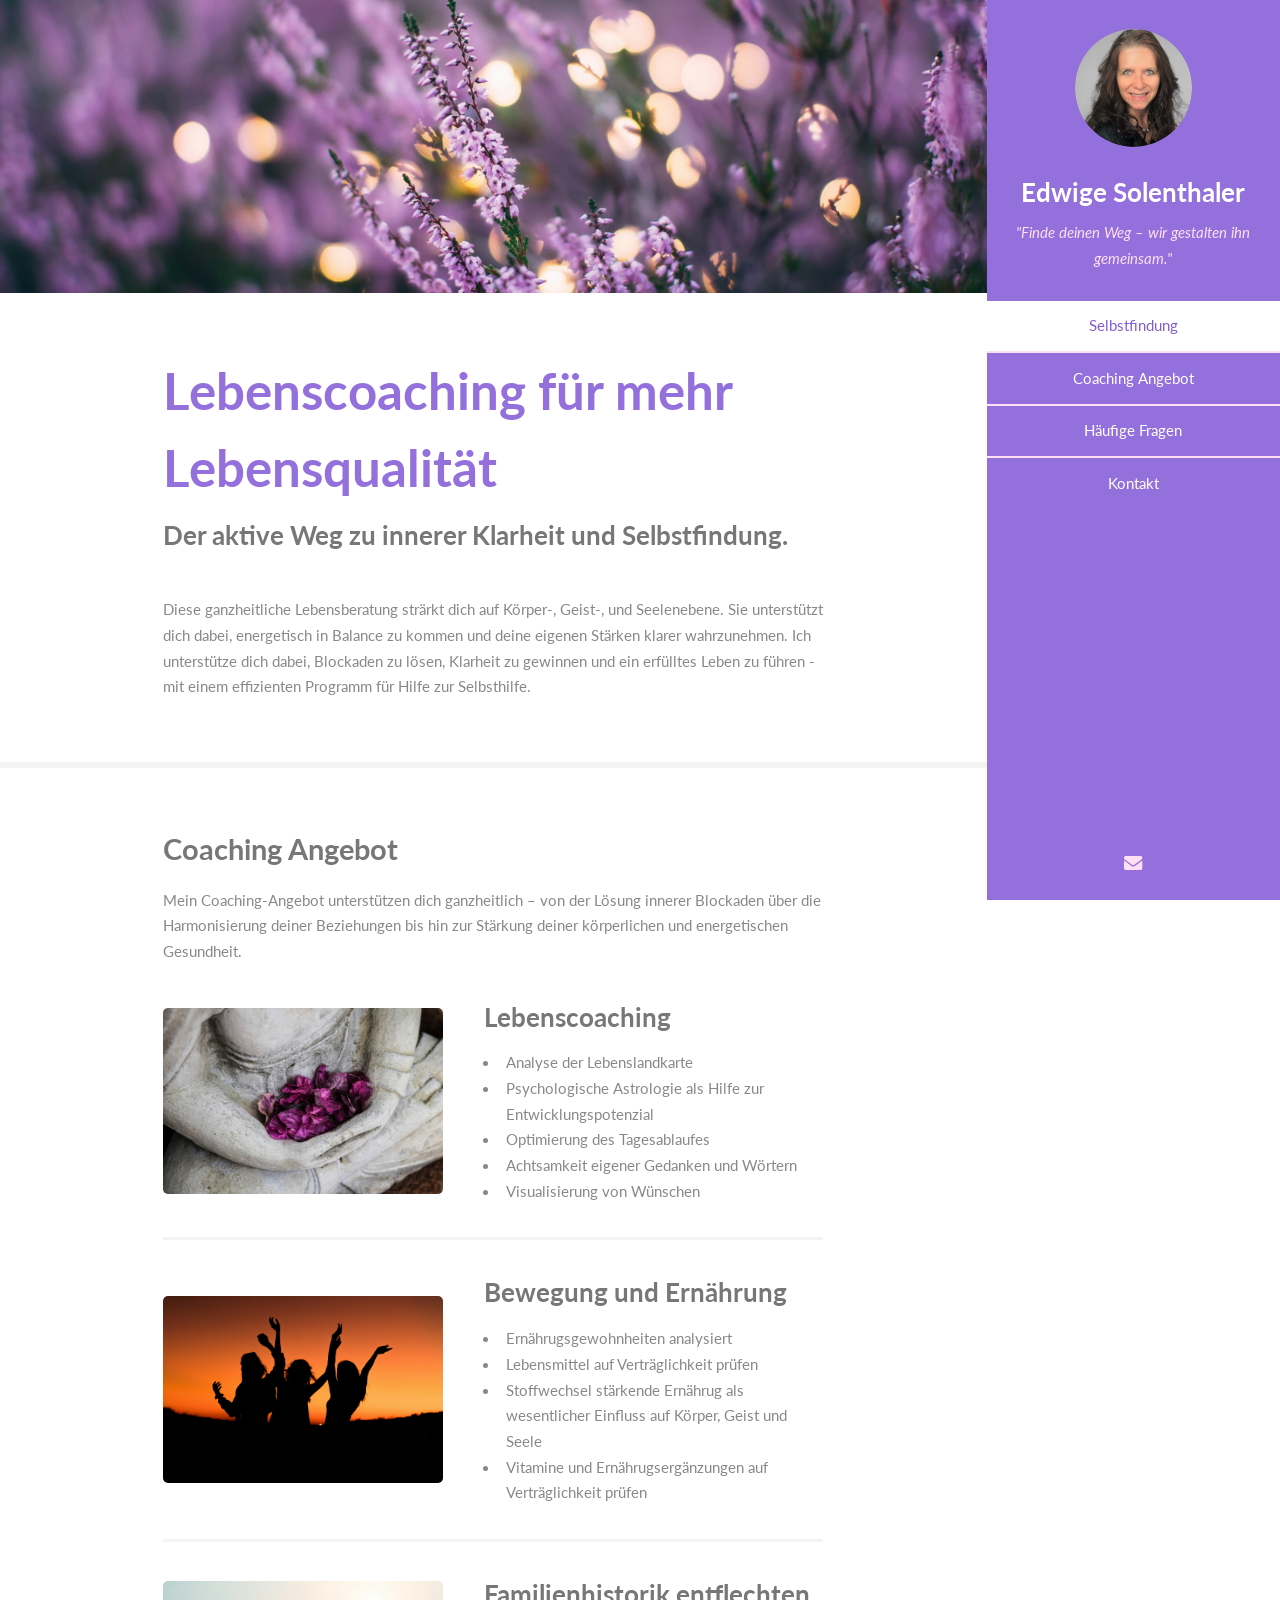
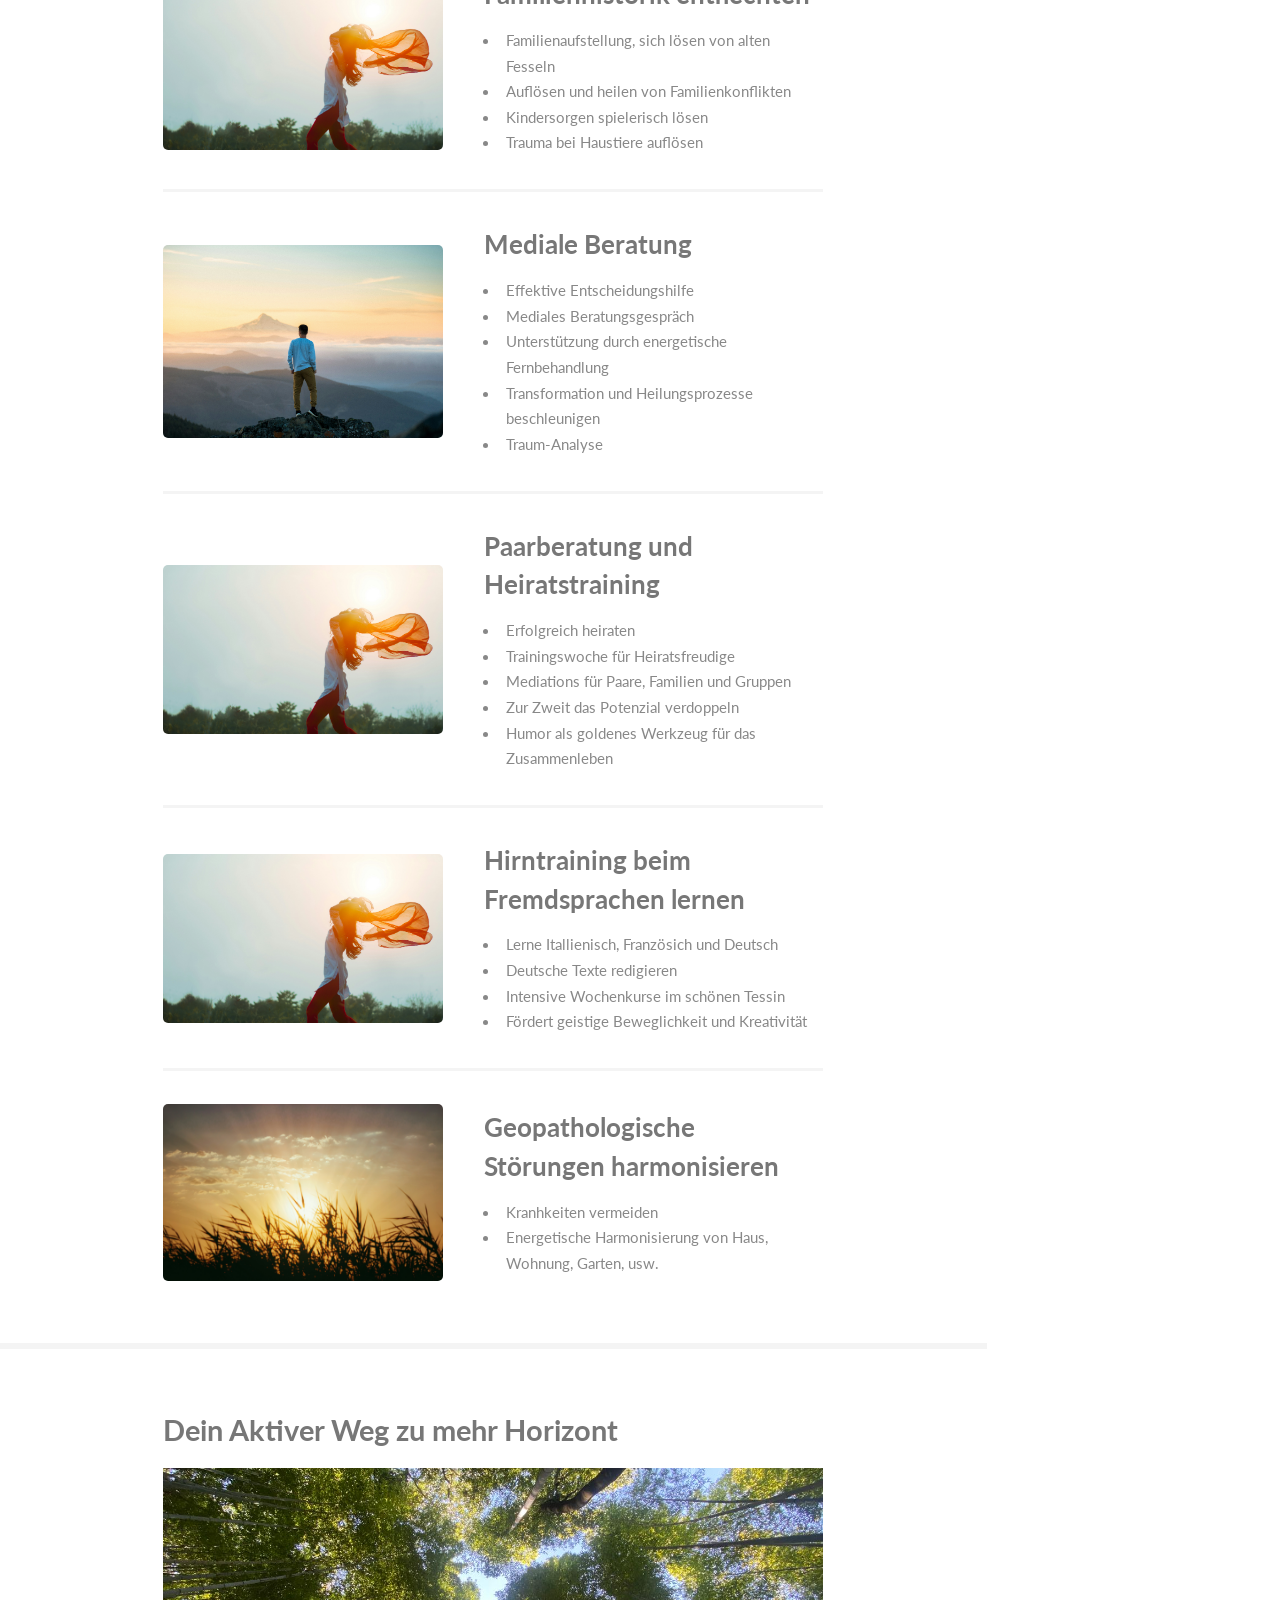
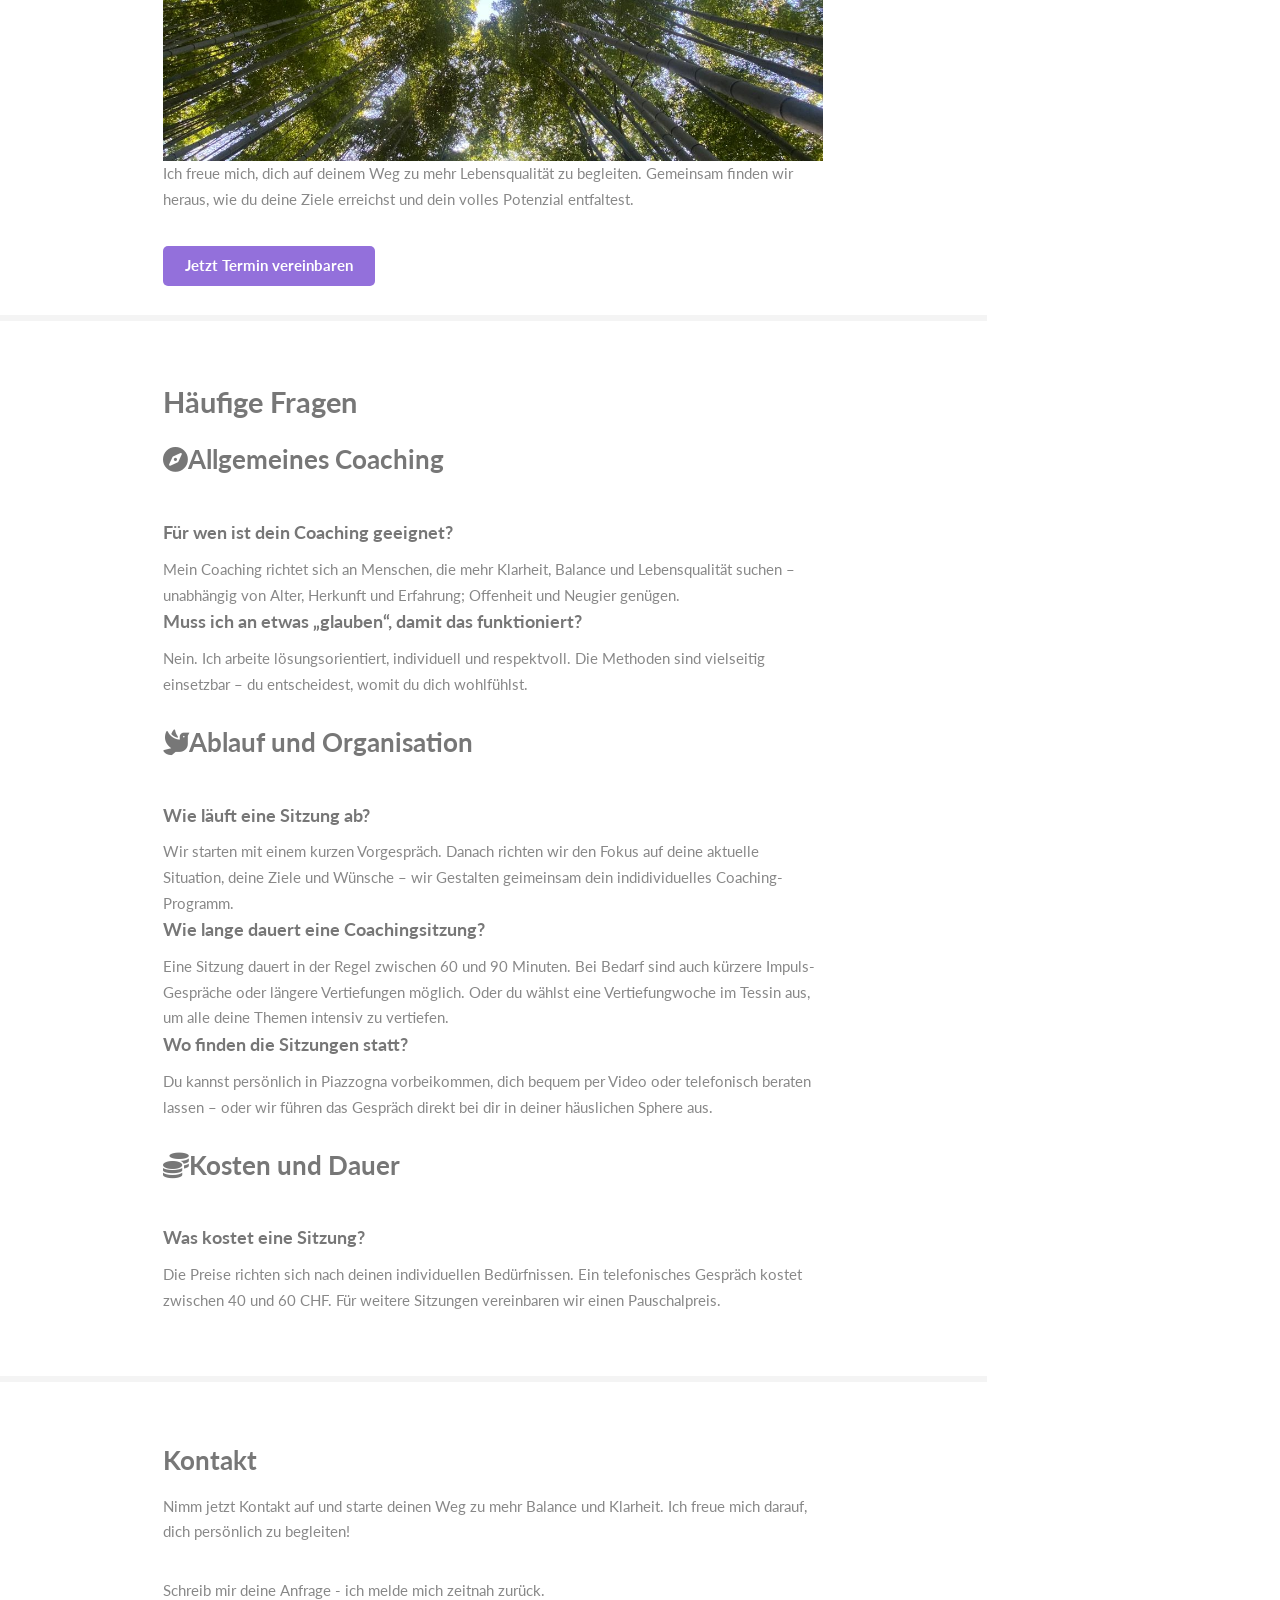
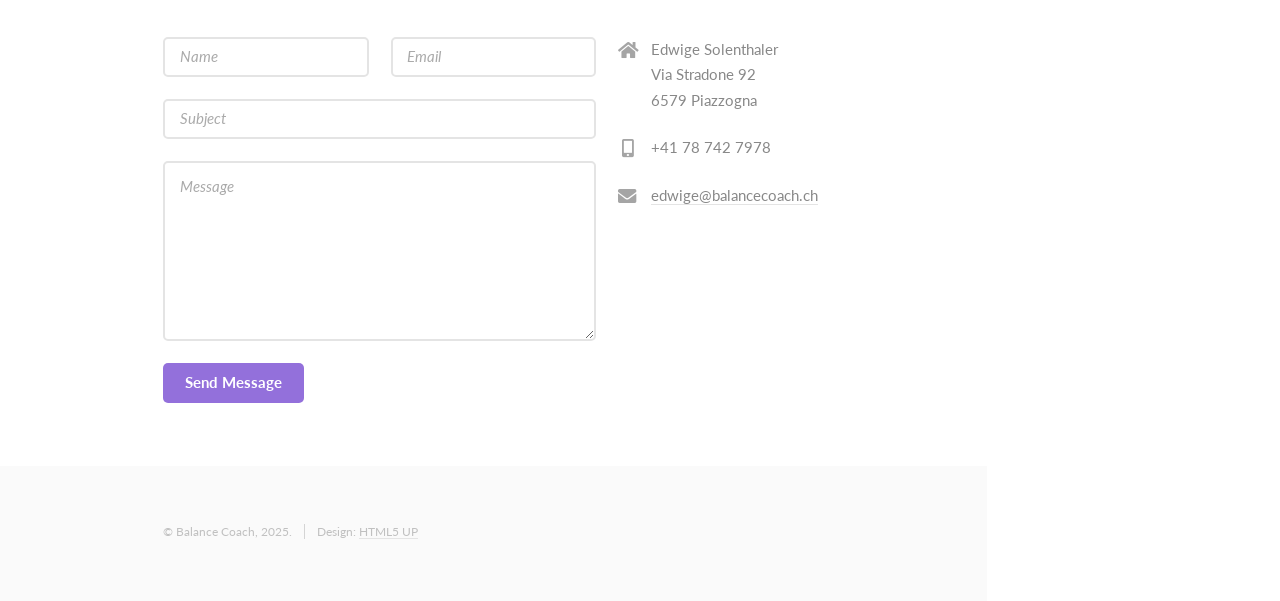
==== index.html @ 03982ede "Pictures updates" ====
<!DOCTYPE HTML>
<!--
	Read Only by HTML5 UP
	html5up.net | @ajlkn
	Free for personal and commercial use under the CCA 3.0 license (html5up.net/license)
-->
<html lang="de">
	<head>
		<title>Edwige Solenthaler - Balance Coach</title>
		<link rel="icon" type="image/png" sizes="32x32" href="images/favicon.ico">
		<meta charset="utf-8" />
		<meta name="viewport" content="width=device-width, initial-scale=1, user-scalable=no" />
		<link rel="stylesheet" href="assets/css/main.css" />
		<meta property="og:site_name" content="Balance Coach">
		<meta property="og:title" content="Edwige Solenthaler - Balance Coach">
		<meta property="og:description" content="Der aktive Weg zu innerer Klarheit und Selbstfindung. Meine ganzheitliche Lebensberatung unterstützt Körper, Geist und Seele durch Methoden wie psychologische Astrologie, Familienaufstellung und energetische Harmonisierung.">
		<meta property="og:image" content="images/daiga-ellaby-ClWvcrkBhMY-unsplash.jpg">
		<meta property="og:url" url="https://balancecoach.ch">
		<meta property="og:type" content="website">
		<meta property="og:locale" content="de_CH">
	</head>
	<body class="is-preload">

		<!-- Header -->
			<section id="header">
				<header>
					<span class="image avatar"><img src="images/avatar.png" alt="" /></span>
					<h1 id="logo"><a href="#">Edwige Solenthaler</a></h1>
						
					<p>"Finde deinen Weg – wir gestalten ihn gemeinsam."</p> 
				</header>
				<nav id="nav">
					<ul>
						<li><a href="#one" class="active">Selbstfindung</a></li>
						<li><a href="#two">Coaching Angebot</a></li>
						<li><a href="#three">Häufige Fragen</a></li>
						<li><a href="#four">Kontakt</a></li>
					</ul>
				</nav>
				<footer>
					<ul class="icons">
						<li><a href="#" class="icon solid fa-envelope"><span class="label">Email</span></a></li>
					</ul>
				</footer>
			</section>

		<!-- Wrapper -->
			<div id="wrapper">

				<!-- Main -->
					<div id="main">



						<!-- One -->
							<section id="one">
								<div class="image main" data-position="center">
									<img src="images/daiga-ellaby-ClWvcrkBhMY-unsplash.jpg" alt="" />
								</div>
								<div class="container">
									<header class="major">
										<h2 lang="de">Lebenscoaching für mehr Lebensqualität</h2>
										<p><span lang="de">Der aktive Weg zu innerer Klarheit und Selbstfindung.</span> </p>
									</header>
									<p>Diese ganzheitliche Lebensberatung strärkt dich auf Körper-, Geist-, und Seelenebene. Sie unterstützt dich dabei, energetisch in Balance zu kommen und deine eigenen Stärken klarer wahrzunehmen. Ich unterstütze dich dabei, Blockaden zu lösen, Klarheit zu gewinnen und ein erfülltes Leben zu führen - mit einem effizienten Programm für Hilfe zur Selbsthilfe.</p>
								</div>
							</section>



						<!-- Two -->
							<section id="two">
								<div class="container">
									<h2>Coaching Angebot</h2>
									<p>Mein Coaching-Angebot unterstützen dich ganzheitlich – von der Lösung innerer Blockaden über die Harmonisierung deiner Beziehungen bis hin zur Stärkung deiner körperlichen und energetischen Gesundheit. </p>
									<div class="features">
										<article>
											<a href="#" class="image"><img src="images/chris-ensey-16QrjudiZnE-unsplash.jpg" alt="" /></a>
											<div class="inner">
												<h3>Lebenscoaching</h3>
												<ul>
													<li>Analyse der Lebenslandkarte</li>
													<li>Psychologische Astrologie als Hilfe zur Entwicklungspotenzial</li>
													<li>Optimierung des Tagesablaufes</li>
													<li>Achtsamkeit eigener Gedanken und Wörtern</li>
                                                    <li>Visualisierung von Wünschen</li>
												</ul>
											</div>
										</article>
										<article>
											<a href="#" class="image"><img src="images/levi-guzman-zdSoe8za6Hs-unsplash.jpg" alt="" /></a>
											<div class="inner">
												<h3>Bewegung und Ernährung</h3>
												<ul>
													<li>Ernährugsgewohnheiten analysiert</li>
													<li>Lebensmittel auf Verträglichkeit prüfen</li>
													<li>Stoffwechsel stärkende Ernährug als wesentlicher Einfluss auf Körper, Geist und Seele</li>
													<li>Vitamine und Ernährugsergänzungen auf Verträglichkeit prüfen</li>
												</ul>													
											</div>
										</article>
										<article>
											<a href="#" class="image"><img src="images/aditya-saxena-_mIXHvl_wzA-unsplash.jpg" alt="" /></a>
											<div class="inner">
												<h3>Familienhistorik entflechten</h3>
												<ul>
													<li>Familienaufstellung, sich lösen von alten Fesseln</li>
													<li>Auflösen und heilen von Familienkonflikten</li>
													<li>Kindersorgen spielerisch lösen</li>
													<li>Trauma bei Haustiere auflösen</li>
												</ul>	
											</div>
											
										</article>
										<article>
											<a href="#" class="image"><img src="images/tim-bogdanov-4uojMEdcwI8-unsplash.jpg" alt="" /></a>
											<div class="inner">
												<h3>Mediale Beratung</h3>
												<ul>
													<li>Effektive Entscheidungshilfe</li>
													<li>Mediales Beratungsgespräch</li>
													<li>Unterstützung durch energetische Fernbehandlung</li>
													<li>Transformation und Heilungsprozesse beschleunigen</li>
													<li>Traum-Analyse</li>
												</ul>	
											</div>
										</article>

										<article>
											<a href="#" class="image"><img src="images/aditya-saxena-_mIXHvl_wzA-unsplash.jpg" alt="" /></a>
											<div class="inner">
												<h3>Paarberatung und Heiratstraining</h3>
												<ul>
													<li>Erfolgreich heiraten</li>
													<li>Trainingswoche für Heiratsfreudige</li>
													<li>Mediations für Paare, Familien und Gruppen</li>
													<li>Zur Zweit das Potenzial verdoppeln</li>
													<li>Humor als goldenes Werkzeug für das Zusammenleben</li>
												</ul>	
											</div>
										</article>
										<article>
											<a href="#" class="image"><img src="images/aditya-saxena-_mIXHvl_wzA-unsplash.jpg" alt="" /></a>
											<div class="inner">
												<h3>Hirntraining beim Fremdsprachen lernen</h3>
												<ul>
													<li>Lerne Itallienisch, Französich und Deutsch</li>
													<li>Deutsche Texte redigieren</li>
													<li>Intensive Wochenkurse im schönen Tessin</li>
													<li>Fördert geistige Beweglichkeit und Kreativität</li>
												</ul>	
											</div>
										</article>
										<article>
											<a href="#" class="image"><img src="images/roman-melnychuk-sIWDuQRiYe4-unsplash.jpg" alt="" /></a>
											<div class="inner">
												<h3>Geopathologische Störungen harmonisieren</h3>
												<ul>
													<li>Kranhkeiten vermeiden</li>
													<li>Energetische Harmonisierung von Haus, Wohnung, Garten, usw.</li>
												</ul>	
											</div>
										</article>
									</div>
								</div>
							</section>

<!-- Five -->
							<section>
								<div class="container"> 
									<h2>Dein Aktiver Weg zu mehr Horizont</h3>
									<div class="image main" data-position="center">
										<img src="images/PHOTO-2025-05-25-18-23-02.jpg" alt="" />
									</div>
									<div>
										<p>Ich freue mich, dich auf deinem Weg zu mehr Lebensqualität zu begleiten. Gemeinsam finden wir heraus, wie du deine Ziele erreichst und dein volles Potenzial entfaltest.</p>
									</div>
									<a href="#four" class="button primary">Jetzt Termin vereinbaren</a></li>
								</div>
							</section>
							

						<!-- Three -->
							<section id="three">
								<div class="container">
									<h2>Häufige Fragen</h3>
									<dl>
										<h3><i class="fas fa-compass"></i>Allgemeines Coaching</h3></br>
											<dt><h4>Für wen ist dein Coaching geeignet?</h4></dt>
												<dd>Mein Coaching richtet sich an Menschen, die mehr Klarheit, Balance und Lebensqualität suchen – unabhängig von Alter, Herkunft und Erfahrung; Offenheit und Neugier genügen.
												</dd>
											<h4><dt>Muss ich an etwas „glauben“, damit das funktioniert?</dt></h4>
												<dd>Nein. Ich arbeite lösungsorientiert, individuell und respektvoll. Die Methoden sind vielseitig einsetzbar – du entscheidest, womit du dich wohlfühlst.
												</dd></br>
										<h3><i class="fas fa-dove"></i>Ablauf und Organisation</h3></br>
											<h4><dt>Wie läuft eine Sitzung ab?</dt></h4>
												<dd>
													Wir starten mit einem kurzen Vorgespräch. Danach richten wir den Fokus auf deine aktuelle Situation, deine Ziele und Wünsche – wir Gestalten geimeinsam dein indidividuelles Coaching-Programm.
												</dd>

												<h4><dt>Wie lange dauert eine Coachingsitzung?</dt></h4>
												<dd>
													Eine Sitzung dauert in der Regel zwischen 60 und 90 Minuten. Bei Bedarf sind auch kürzere Impuls-Gespräche oder längere Vertiefungen möglich. Oder du wählst eine Vertiefungwoche im Tessin aus, um alle deine Themen intensiv zu vertiefen.
												</dd>

												<h4><dt>Wo finden die Sitzungen statt?</dt></h4>
												<dd>
													Du kannst persönlich in Piazzogna vorbeikommen, dich bequem per Video oder telefonisch beraten lassen – oder wir führen das Gespräch direkt bei dir in deiner häuslichen Sphere aus.
												</dd></br>
										<h3><i class="fas fa-coins"></i>Kosten und Dauer</h3></br>		
											<h4><dt>Was kostet eine Sitzung?</dt></h4>
											<dd>
												Die Preise richten sich nach deinen individuellen Bedürfnissen. Ein telefonisches Gespräch kostet zwischen 40 und 60 CHF. Für weitere Sitzungen vereinbaren wir einen Pauschalpreis.
											</dd>
									</dl>
								</div>
							</section>

						

						<!-- Four action="https://formspree.io/f/xjvowzqk" -->
							<section id="four">
								<div class="container">
									<h3>Kontakt</h3>
									<p>Nimm jetzt Kontakt auf und starte deinen Weg zu mehr Balance und Klarheit. Ich freue mich darauf, dich persönlich zu begleiten! </p>
										<p></p>Schreib mir deine Anfrage - ich melde mich zeitnah zurück.</p>
									<div class="row">
										<div class="col-8 col-12-xsmall"> 
											<form method="post" action="#">	
												<div class="row gtr-uniform">
													<div class="col-6 col-12-xsmall"><input type="text" name="name" id="name" placeholder="Name" /></div>
													<div class="col-6 col-12-xsmall"><input type="email" name="email" id="email" placeholder="Email" /></div>
													<div class="col-12"><input type="text" name="subject" id="subject" placeholder="Subject" /></div>
													<div class="col-12"><textarea name="message" id="message" placeholder="Message" rows="6"></textarea></div>
													<div class="col-12">
														<ul class="actions">
															<li><input type="submit" class="primary" value="Send Message" /></li>
															<!-- <li><input type="reset" value="Reset Form" /></li> -->
														</ul>
													</div>
												</div>
											</form>
										</div>
										<div class="col-4 col-12-xsmall">
											<ul class="labeled-icons">
												<li>
													<h3 class="icon solid fa-home custom-font-size"><span class="label">Adresse</span></h3>
													<span class="name">Edwige Solenthaler</span><br />
													Via Stradone 92<br />
													6579 Piazzogna
												</li>
												<li>
													<h3 class="icon solid fa-mobile-alt"><span class="label">Mobilnummer</span></h3>
													+41 78 742 7978
												</li>
												<li>
													<h3 class="icon solid fa-envelope"><span class="label">Email</span></h3>
													<a mailto="edwige@balancecoach.ch">edwige@balancecoach.ch</a>
												</li>
											</ul>
										</div>
									</div>
							</section>
						
								
						<!-- Five -->
						<!--
							<section id="five">
								<div class="container">
									<h3>Elements</h3>

									<section>
										<h4>Text</h4>
										<p>This is <b>bold</b> and this is <strong>strong</strong>. This is <i>italic</i> and this is <em>emphasized</em>.
										This is <sup>superscript</sup> text and this is <sub>subscript</sub> text.
										This is <u>underlined</u> and this is code: <code>for (;;) { ... }</code>. Finally, <a href="#">this is a link</a>.</p>
										<hr />
										<header>
											<h4>Heading with a Subtitle</h4>
											<p>Lorem ipsum dolor sit amet nullam id egestas urna aliquam</p>
										</header>
										<p>Nunc lacinia ante nunc ac lobortis. Interdum adipiscing gravida odio porttitor sem non mi integer non faucibus ornare mi ut ante amet placerat aliquet. Volutpat eu sed ante lacinia sapien lorem accumsan varius montes viverra nibh in adipiscing blandit tempus accumsan.</p>
										<header>
											<h5>Heading with a Subtitle</h5>
											<p>Lorem ipsum dolor sit amet nullam id egestas urna aliquam</p>
										</header>
										<p>Nunc lacinia ante nunc ac lobortis. Interdum adipiscing gravida odio porttitor sem non mi integer non faucibus ornare mi ut ante amet placerat aliquet. Volutpat eu sed ante lacinia sapien lorem accumsan varius montes viverra nibh in adipiscing blandit tempus accumsan.</p>
										<hr />
										<h2>Heading Level 2</h2>
										<h3>Heading Level 3</h3>
										<h4>Heading Level 4</h4>
										<h5>Heading Level 5</h5>
										<h6>Heading Level 6</h6>
										<hr />
										<h5>Blockquote</h5>
										<blockquote>Fringilla nisl. Donec accumsan interdum nisi, quis tincidunt felis sagittis eget tempus euismod. Vestibulum ante ipsum primis in faucibus vestibulum. Blandit adipiscing eu felis iaculis volutpat ac adipiscing accumsan faucibus. Vestibulum ante ipsum primis in faucibus lorem ipsum dolor sit amet nullam adipiscing eu felis.</blockquote>
										<h5>Preformatted</h5>
										<pre><code>i = 0;

while (!deck.isInOrder()) {
    print 'Iteration ' + i;
    deck.shuffle();
    i++;
}

print 'It took ' + i + ' iterations to sort the deck.';</code></pre>
									</section>

									<section>
										<h4>Lists</h4>
										<div class="row">
											<div class="col-6 col-12-xsmall">
												<h5>Unordered</h5>
												<ul>
													<li>Dolor pulvinar etiam magna etiam.</li>
													<li>Sagittis adipiscing lorem eleifend.</li>
													<li>Felis enim feugiat dolore viverra.</li>
												</ul>
												<h5>Alternate</h5>
												<ul class="alt">
													<li>Dolor pulvinar etiam magna etiam.</li>
													<li>Sagittis adipiscing lorem eleifend.</li>
													<li>Felis enim feugiat dolore viverra.</li>
												</ul>
											</div>
											<div class="col-6 col-12-xsmall">
												<h5>Ordered</h5>
												<ol>
													<li>Dolor pulvinar etiam magna etiam.</li>
													<li>Etiam vel felis at lorem sed viverra.</li>
													<li>Felis enim feugiat dolore viverra.</li>
													<li>Dolor pulvinar etiam magna etiam.</li>
													<li>Etiam vel felis at lorem sed viverra.</li>
													<li>Felis enim feugiat dolore viverra.</li>
												</ol>
												<h5>Icons</h5>
												<ul class="icons">
													<li><a href="#" class="icon brands fa-twitter"><span class="label">Twitter</span></a></li>
													<li><a href="#" class="icon brands fa-facebook-f"><span class="label">Facebook</span></a></li>
													<li><a href="#" class="icon brands fa-instagram"><span class="label">Instagram</span></a></li>
													<li><a href="#" class="icon brands fa-github"><span class="label">Github</span></a></li>
													<li><a href="#" class="icon brands fa-dribbble"><span class="label">Dribbble</span></a></li>
													<li><a href="#" class="icon brands fa-tumblr"><span class="label">Tumblr</span></a></li>
												</ul>
											</div>
										</div>
										<h5>Actions</h5>
										<ul class="actions">
											<li><a href="#" class="button primary">Default</a></li>
											<li><a href="#" class="button">Default</a></li>
											<li><a href="#" class="button alt">Default</a></li>
										</ul>
										<ul class="actions small">
											<li><a href="#" class="button primary small">Small</a></li>
											<li><a href="#" class="button small">Small</a></li>
											<li><a href="#" class="button alt small">Small</a></li>
										</ul>
										<div class="row">
											<div class="col-3 col-6-medium col-12-xsmall">
												<ul class="actions stacked">
													<li><a href="#" class="button primary">Default</a></li>
													<li><a href="#" class="button">Default</a></li>
													<li><a href="#" class="button alt">Default</a></li>
												</ul>
											</div>
											<div class="col-3 col-6 col-12-xsmall">
												<ul class="actions stacked">
													<li><a href="#" class="button primary small">Small</a></li>
													<li><a href="#" class="button small">Small</a></li>
													<li><a href="#" class="button alt small">Small</a></li>
												</ul>
											</div>
											<div class="col-3 col-6-medium col-12-xsmall">
												<ul class="actions stacked">
													<li><a href="#" class="button primary fit">Default</a></li>
													<li><a href="#" class="button fit">Default</a></li>
													<li><a href="#" class="button alt fit">Default</a></li>
												</ul>
											</div>
											<div class="col-3 col-6-medium col-12-xsmall">
												<ul class="actions stacked">
													<li><a href="#" class="button primary small fit">Small</a></li>
													<li><a href="#" class="button small fit">Small</a></li>
													<li><a href="#" class="button alt small fit">Small</a></li>
												</ul>
											</div>
										</div>
									</section>

									<section>
										<h4>Table</h4>
										<h5>Default</h5>
										<div class="table-wrapper">
											<table>
												<thead>
													<tr>
														<th>Name</th>
														<th>Description</th>
														<th>Price</th>
													</tr>
												</thead>
												<tbody>
													<tr>
														<td>Item One</td>
														<td>Ante turpis integer aliquet porttitor.</td>
														<td>29.99</td>
													</tr>
													<tr>
														<td>Item Two</td>
														<td>Vis ac commodo adipiscing arcu aliquet.</td>
														<td>19.99</td>
													</tr>
													<tr>
														<td>Item Three</td>
														<td> Morbi faucibus arcu accumsan lorem.</td>
														<td>29.99</td>
													</tr>
													<tr>
														<td>Item Four</td>
														<td>Vitae integer tempus condimentum.</td>
														<td>19.99</td>
													</tr>
													<tr>
														<td>Item Five</td>
														<td>Ante turpis integer aliquet porttitor.</td>
														<td>29.99</td>
													</tr>
												</tbody>
												<tfoot>
													<tr>
														<td colspan="2"></td>
														<td>100.00</td>
													</tr>
												</tfoot>
											</table>
										</div>

										<h5>Alternate</h5>
										<div class="table-wrapper">
											<table class="alt">
												<thead>
													<tr>
														<th>Name</th>
														<th>Description</th>
														<th>Price</th>
													</tr>
												</thead>
												<tbody>
													<tr>
														<td>Item One</td>
														<td>Ante turpis integer aliquet porttitor.</td>
														<td>29.99</td>
													</tr>
													<tr>
														<td>Item Two</td>
														<td>Vis ac commodo adipiscing arcu aliquet.</td>
														<td>19.99</td>
													</tr>
													<tr>
														<td>Item Three</td>
														<td> Morbi faucibus arcu accumsan lorem.</td>
														<td>29.99</td>
													</tr>
													<tr>
														<td>Item Four</td>
														<td>Vitae integer tempus condimentum.</td>
														<td>19.99</td>
													</tr>
													<tr>
														<td>Item Five</td>
														<td>Ante turpis integer aliquet porttitor.</td>
														<td>29.99</td>
													</tr>
												</tbody>
												<tfoot>
													<tr>
														<td colspan="2"></td>
														<td>100.00</td>
													</tr>
												</tfoot>
											</table>
										</div>
									</section>

									<section>
										<h4>Buttons</h4>
										<ul class="actions">
											<li><a href="#" class="button primary">Primary</a></li>
											<li><a href="#" class="button">Default</a></li>
											<li><a href="#" class="button alt">Alternate</a></li>
										</ul>
										<ul class="actions">
											<li><a href="#" class="button primary large">Large</a></li>
											<li><a href="#" class="button">Default</a></li>
											<li><a href="#" class="button alt small">Small</a></li>
										</ul>
										<ul class="actions fit">
											<li><a href="#" class="button primary fit">Fit</a></li>
											<li><a href="#" class="button fit">Fit</a></li>
											<li><a href="#" class="button alt fit">Fit</a></li>
										</ul>
										<ul class="actions fit small">
											<li><a href="#" class="button primary fit small">Fit + Small</a></li>
											<li><a href="#" class="button fit small">Fit + Small</a></li>
											<li><a href="#" class="button alt fit small">Fit + Small</a></li>
										</ul>
										<ul class="actions">
											<li><a href="#" class="button primary icon solid fa-download">Icon</a></li>
											<li><a href="#" class="button icon solid fa-download">Icon</a></li>
											<li><a href="#" class="button alt icon solid fa-check">Icon</a></li>
										</ul>
										<ul class="actions">
											<li><span class="button primary disabled">Primary</span></li>
											<li><span class="button disabled">Default</span></li>
											<li><span class="button alt disabled">Alternate</span></li>
										</ul>
									</section>

									<section>
										<h4>Form</h4>
										<form method="post" action="#">
											<div class="row gtr-uniform">
												<div class="col-6 col-12-xsmall">
													<input type="text" name="demo-name" id="demo-name" value="" placeholder="Name" />
												</div>
												<div class="col-6 col-12-xsmall">
													<input type="email" name="demo-email" id="demo-email" value="" placeholder="Email" />
												</div>
												<div class="col-12">
													<select name="demo-category" id="demo-category">
														<option value="">- Category -</option>
														<option value="1">Manufacturing</option>
														<option value="1">Shipping</option>
														<option value="1">Administration</option>
														<option value="1">Human Resources</option>
													</select>
												</div>
												<div class="col-4 col-12-medium">
													<input type="radio" id="demo-priority-low" name="demo-priority" checked>
													<label for="demo-priority-low">Low Priority</label>
												</div>
												<div class="col-4 col-12-medium">
													<input type="radio" id="demo-priority-normal" name="demo-priority">
													<label for="demo-priority-normal">Normal Priority</label>
												</div>
												<div class="col-4 col-12-medium">
													<input type="radio" id="demo-priority-high" name="demo-priority">
													<label for="demo-priority-high">High Priority</label>
												</div>
												<div class="col-6 col-12-medium">
													<input type="checkbox" id="demo-copy" name="demo-copy">
													<label for="demo-copy">Email me a copy of this message</label>
												</div>
												<div class="col-6 col-12-medium">
													<input type="checkbox" id="demo-human" name="demo-human" checked>
													<label for="demo-human">I am a human and not a robot</label>
												</div>
												<div class="col-12">
													<textarea name="demo-message" id="demo-message" placeholder="Enter your message" rows="6"></textarea>
												</div>
												<div class="col-12">
													<ul class="actions">
														<li><input type="submit" value="Send Message" /></li>
														<li><input type="reset" value="Reset" class="alt" /></li>
													</ul>
												</div>
											</div>
										</form>
									</section>

									<section>
										<h4>Image</h4>
										<h5>Fit</h5>
										<span class="image fit"><img src="images/banner.jpg" alt="" /></span>
										<div class="box alt">
											<div class="row gtr-50 gtr-uniform">
												<div class="col-4"><span class="image fit"><img src="images/pic01.jpg" alt="" /></span></div>
												<div class="col-4"><span class="image fit"><img src="images/pic02.jpg" alt="" /></span></div>
												<div class="col-4"><span class="image fit"><img src="images/pic03.jpg" alt="" /></span></div>
												<div class="col-4"><span class="image fit"><img src="images/pic02.jpg" alt="" /></span></div>
												<div class="col-4"><span class="image fit"><img src="images/pic03.jpg" alt="" /></span></div>
												<div class="col-4"><span class="image fit"><img src="images/pic01.jpg" alt="" /></span></div>
												<div class="col-4"><span class="image fit"><img src="images/pic03.jpg" alt="" /></span></div>
												<div class="col-4"><span class="image fit"><img src="images/pic01.jpg" alt="" /></span></div>
												<div class="col-4"><span class="image fit"><img src="images/pic02.jpg" alt="" /></span></div>
											</div>
										</div>
										<h5>Left &amp; Right</h5>
										<p><span class="image left"><img src="images/avatar.jpg" alt="" /></span>Fringilla nisl. Donec accumsan interdum nisi, quis tincidunt felis sagittis eget. tempus euismod. Vestibulum ante ipsum primis in faucibus vestibulum. Blandit adipiscing eu felis iaculis volutpat ac adipiscing accumsan eu faucibus. Integer ac pellentesque praesent tincidunt felis sagittis eget. tempus euismod. Vestibulum ante ipsum primis in faucibus vestibulum. Blandit adipiscing eu felis iaculis volutpat ac adipiscing accumsan eu faucibus. Integer ac pellentesque praesent. Donec accumsan interdum nisi, quis tincidunt felis sagittis eget. tempus euismod. Vestibulum ante ipsum primis in faucibus vestibulum. Blandit adipiscing eu felis iaculis volutpat ac adipiscing accumsan eu faucibus. Integer ac pellentesque praesent tincidunt felis sagittis eget. tempus euismod. Vestibulum ante ipsum primis in faucibus vestibulum. Blandit adipiscing eu felis iaculis volutpat ac adipiscing accumsan eu faucibus. Integer ac pellentesque praesent.</p>
										<p><span class="image right"><img src="images/avatar.jpg" alt="" /></span>Fringilla nisl. Donec accumsan interdum nisi, quis tincidunt felis sagittis eget. tempus euismod. Vestibulum ante ipsum primis in faucibus vestibulum. Blandit adipiscing eu felis iaculis volutpat ac adipiscing accumsan eu faucibus. Integer ac pellentesque praesent tincidunt felis sagittis eget. tempus euismod. Vestibulum ante ipsum primis in faucibus vestibulum. Blandit adipiscing eu felis iaculis volutpat ac adipiscing accumsan eu faucibus. Integer ac pellentesque praesent. Donec accumsan interdum nisi, quis tincidunt felis sagittis eget. tempus euismod. Vestibulum ante ipsum primis in faucibus vestibulum. Blandit adipiscing eu felis iaculis volutpat ac adipiscing accumsan eu faucibus. Integer ac pellentesque praesent tincidunt felis sagittis eget. tempus euismod. Vestibulum ante ipsum primis in faucibus vestibulum. Blandit adipiscing eu felis iaculis volutpat ac adipiscing accumsan eu faucibus. Integer ac pellentesque praesent.</p>
									</section>

								</div>
							</section>
						-->

					</div>

				<!-- Footer -->
					<section id="footer">
						<div class="container">
							<ul class="copyright">
								<li>&copy; Balance Coach, 2025.</li><li>Design: <a href="http://html5up.net">HTML5 UP</a></li>
							</ul>
						</div>
					</section>

			</div>

		<!-- Scripts -->
			<script src="assets/js/jquery.min.js"></script>
			<script src="assets/js/jquery.scrollex.min.js"></script>
			<script src="assets/js/jquery.scrolly.min.js"></script>
			<script src="assets/js/browser.min.js"></script>
			<script src="assets/js/breakpoints.min.js"></script>
			<script src="assets/js/util.js"></script>
			<script src="assets/js/main.js"></script>

	</body>
</html>
---- assets/css/main.css ----
@import url("fontawesome-all.min.css");
@import url("https://fonts.googleapis.com/css?family=Lato:400,400italic,700,700italic|Source+Code+Pro:400");

/*
	Read Only by HTML5 UP
	html5up.net | @ajlkn
	Free for personal and commercial use under the CCA 3.0 license (html5up.net/license)
*/

/*own classes*/
.custom-font-size {
	font-size: 1em;
}

html, body, div, span, applet, object,
iframe, h1, h2, h3, h4, h5, h6, p, blockquote,
pre, a, abbr, acronym, address, big, cite,
code, del, dfn, em, img, ins, kbd, q, s, samp,
small, strike, strong, sub, sup, tt, var, b,
u, i, center, dl, dt, dd, ol, ul, li, fieldset,
form, label, legend, table, caption, tbody,
tfoot, thead, tr, th, td, article, aside,
canvas, details, embed, figure, figcaption,
footer, header, hgroup, menu, nav, output, ruby,
section, summary, time, mark, audio, video {
	margin: 0;
	padding: 0;
	border: 0;
	font-size: 100%;
	font: inherit;
	vertical-align: baseline;}

article, aside, details, figcaption, figure,
footer, header, hgroup, menu, nav, section {
	display: block;}

body {
	line-height: 1;
}

ol, ul {
	list-style: none;
}

blockquote, q {
	quotes: none;
}

	blockquote:before, blockquote:after, q:before, q:after {
		content: '';
		content: none;
	}

table {
	border-collapse: collapse;
	border-spacing: 0;
}

body {
	-webkit-text-size-adjust: none;
}

mark {
	background-color: transparent;
	color: inherit;
}

input::-moz-focus-inner {
	border: 0;
	padding: 0;
}

input, select, textarea {
	-moz-appearance: none;
	-webkit-appearance: none;
	-ms-appearance: none;
	appearance: none;
}

/* Basic */

	html {
		box-sizing: border-box;
	}

	*, *:before, *:after {
		box-sizing: inherit;
	}

	body {
		background: #fff;
	}

		body.is-preload *, body.is-preload *:before, body.is-preload *:after {
			-moz-animation: none !important;
			-webkit-animation: none !important;
			-ms-animation: none !important;
			animation: none !important;
			-moz-transition: none !important;
			-webkit-transition: none !important;
			-ms-transition: none !important;
			transition: none !important;
		}

	body, input, select, textarea {
		color: #888;
		font-family: "Lato", sans-serif;
		font-size: 16pt;
		font-weight: 400;
		line-height: 1.75em;
	}

	a {
		-moz-transition: color 0.2s ease-in-out, border-color 0.2s ease-in-out;
		-webkit-transition: color 0.2s ease-in-out, border-color 0.2s ease-in-out;
		-ms-transition: color 0.2s ease-in-out, border-color 0.2s ease-in-out;
		transition: color 0.2s ease-in-out, border-color 0.2s ease-in-out;
		border-bottom: solid 1px #e4e4e4;
		color: inherit;
		text-decoration: none;
	}

		a:hover {
			border-bottom-color: transparent;
			color: #9370db !important;
		}

	strong, b {
		color: #777;
		font-weight: 700;
	}

	em, i {
		font-style: italic;
	}

	p {
		margin: 0 0 2.25em 0;
	}

	h1, h2, h3, h4, h5, h6 {
		color: #777;
		font-weight: 700;
		line-height: 1em;
		margin: 0 0 0.5625em 0;
	}

		h1 a, h2 a, h3 a, h4 a, h5 a, h6 a {
			border: 0;
			color: inherit;
			text-decoration: none;
		}

	h2 {
		font-size: 2em;
		line-height: 1.5em;
	}

	h3 {
		font-size: 1.75em;
		line-height: 1.5em;
	}

	h4 {
		font-size: 1.25em;
		line-height: 1.5em;
	}

	h5 {
		font-size: 0.9em;
		line-height: 1.5em;
	}

	h6 {
		font-size: 0.7em;
		line-height: 1.5em;
	}

	sub {
		font-size: 0.8em;
		position: relative;
		top: 0.5em;
	}

	sup {
		font-size: 0.8em;
		position: relative;
		top: -0.5em;
	}

	hr {
		border: 0;
		border-bottom: solid 2px #f4f4f4;
		margin: 2.25em 0;
	}

		hr.major {
			margin: 3.375em 0;
		}

	blockquote {
		border-left: solid 8px #e4e4e4;
		font-style: italic;
		margin: 0 0 2.25em 0;
		padding: 0.5em 0 0.5em 2em;
	}

	code {
		background: #555;
		border-radius: 5px;
		color: #fff;
		font-family: "Source Code Pro", monospace;
		font-size: 0.9em;
		margin: 0 0.25em;
		padding: 0.25em 0.65em;
	}

	pre {
		font-family: "Source Code Pro", monospace;
		font-size: 0.9em;
		margin: 0 0 2.25em 0;
	}

		pre code {
			-webkit-overflow-scrolling: touch;
			display: block;
			line-height: 1.5em;
			overflow-x: auto;
			padding: 1em 1.5em;
		}

	.align-left {
		text-align: left;
	}

	.align-center {
		text-align: center;
	}

	.align-right {
		text-align: right;
	}

	.service-grid {
	display: grid;
	grid-template-columns: repeat(auto-fit, minmax(280px, 1fr));
	gap: 2rem;
	max-width: 960px;
	margin: 3rem auto;
	padding: 0 1rem;
	font-family: sans-serif;
	}

	.service-item dt {
	font-weight: bold;
	font-size: 1.1rem;
	margin-bottom: 0.5rem;
	display: flex;
	align-items: center;
	gap: 0.5rem;
	color: #2b2b2b;
	}

	.service-item dd {
	margin: 0;
	color: #555;
	font-size: 0.95rem;
	line-height: 1.5;
	}

/* Row */

	.row {
		display: flex;
		flex-wrap: wrap;
		box-sizing: border-box;
		align-items: stretch;
	}

		.row > * {
			box-sizing: border-box;
		}

		.row.gtr-uniform > * > :last-child {
			margin-bottom: 0;
		}

		.row.aln-left {
			justify-content: flex-start;
		}

		.row.aln-center {
			justify-content: center;
		}

		.row.aln-right {
			justify-content: flex-end;
		}

		.row.aln-top {
			align-items: flex-start;
		}

		.row.aln-middle {
			align-items: center;
		}

		.row.aln-bottom {
			align-items: flex-end;
		}

		.row > .imp {
			order: -1;
		}

		.row > .col-1 {
			width: 8.33333%;
		}

		.row > .off-1 {
			margin-left: 8.33333%;
		}

		.row > .col-2 {
			width: 16.66667%;
		}

		.row > .off-2 {
			margin-left: 16.66667%;
		}

		.row > .col-3 {
			width: 25%;
		}

		.row > .off-3 {
			margin-left: 25%;
		}

		.row > .col-4 {
			width: 33.33333%;
		}

		.row > .off-4 {
			margin-left: 33.33333%;
		}

		.row > .col-5 {
			width: 41.66667%;
		}

		.row > .off-5 {
			margin-left: 41.66667%;
		}

		.row > .col-6 {
			width: 50%;
		}

		.row > .off-6 {
			margin-left: 50%;
		}

		.row > .col-7 {
			width: 58.33333%;
		}

		.row > .off-7 {
			margin-left: 58.33333%;
		}

		.row > .col-8 {
			width: 66.66667%;
		}

		.row > .off-8 {
			margin-left: 66.66667%;
		}

		.row > .col-9 {
			width: 75%;
		}

		.row > .off-9 {
			margin-left: 75%;
		}

		.row > .col-10 {
			width: 83.33333%;
		}

		.row > .off-10 {
			margin-left: 83.33333%;
		}

		.row > .col-11 {
			width: 91.66667%;
		}

		.row > .off-11 {
			margin-left: 91.66667%;
		}

		.row > .col-12 {
			width: 100%;
		}

		.row > .off-12 {
			margin-left: 100%;
		}

		.row.gtr-0 {
			margin-top: 0;
			margin-left: 0em;
		}

			.row.gtr-0 > * {
				padding: 0 0 0 0em;
			}

			.row.gtr-0.gtr-uniform {
				margin-top: 0em;
			}

				.row.gtr-0.gtr-uniform > * {
					padding-top: 0em;
				}

		.row.gtr-25 {
			margin-top: 0;
			margin-left: -0.5em;
		}

			.row.gtr-25 > * {
				padding: 0 0 0 0.5em;
			}

			.row.gtr-25.gtr-uniform {
				margin-top: -0.5em;
			}

				.row.gtr-25.gtr-uniform > * {
					padding-top: 0.5em;
				}

		.row.gtr-50 {
			margin-top: 0;
			margin-left: -1em;
		}

			.row.gtr-50 > * {
				padding: 0 0 0 1em;
			}

			.row.gtr-50.gtr-uniform {
				margin-top: -1em;
			}

				.row.gtr-50.gtr-uniform > * {
					padding-top: 1em;
				}

		.row {
			margin-top: 0;
			margin-left: -2em;
		}

			.row > * {
				padding: 0 0 0 2em;
			}

			.row.gtr-uniform {
				margin-top: -2em;
			}

				.row.gtr-uniform > * {
					padding-top: 2em;
				}

		.row.gtr-150 {
			margin-top: 0;
			margin-left: -3em;
		}

			.row.gtr-150 > * {
				padding: 0 0 0 3em;
			}

			.row.gtr-150.gtr-uniform {
				margin-top: -3em;
			}

				.row.gtr-150.gtr-uniform > * {
					padding-top: 3em;
				}

		.row.gtr-200 {
			margin-top: 0;
			margin-left: -4em;
		}

			.row.gtr-200 > * {
				padding: 0 0 0 4em;
			}

			.row.gtr-200.gtr-uniform {
				margin-top: -4em;
			}

				.row.gtr-200.gtr-uniform > * {
					padding-top: 4em;
				}

		@media screen and (max-width: 1680px) {

			.row {
				display: flex;
				flex-wrap: wrap;
				box-sizing: border-box;
				align-items: stretch;
			}

				.row > * {
					box-sizing: border-box;
				}

				.row.gtr-uniform > * > :last-child {
					margin-bottom: 0;
				}

				.row.aln-left {
					justify-content: flex-start;
				}

				.row.aln-center {
					justify-content: center;
				}

				.row.aln-right {
					justify-content: flex-end;
				}

				.row.aln-top {
					align-items: flex-start;
				}

				.row.aln-middle {
					align-items: center;
				}

				.row.aln-bottom {
					align-items: flex-end;
				}

				.row > .imp-xlarge {
					order: -1;
				}

				.row > .col-1-xlarge {
					width: 8.33333%;
				}

				.row > .off-1-xlarge {
					margin-left: 8.33333%;
				}

				.row > .col-2-xlarge {
					width: 16.66667%;
				}

				.row > .off-2-xlarge {
					margin-left: 16.66667%;
				}

				.row > .col-3-xlarge {
					width: 25%;
				}

				.row > .off-3-xlarge {
					margin-left: 25%;
				}

				.row > .col-4-xlarge {
					width: 33.33333%;
				}

				.row > .off-4-xlarge {
					margin-left: 33.33333%;
				}

				.row > .col-5-xlarge {
					width: 41.66667%;
				}

				.row > .off-5-xlarge {
					margin-left: 41.66667%;
				}

				.row > .col-6-xlarge {
					width: 50%;
				}

				.row > .off-6-xlarge {
					margin-left: 50%;
				}

				.row > .col-7-xlarge {
					width: 58.33333%;
				}

				.row > .off-7-xlarge {
					margin-left: 58.33333%;
				}

				.row > .col-8-xlarge {
					width: 66.66667%;
				}

				.row > .off-8-xlarge {
					margin-left: 66.66667%;
				}

				.row > .col-9-xlarge {
					width: 75%;
				}

				.row > .off-9-xlarge {
					margin-left: 75%;
				}

				.row > .col-10-xlarge {
					width: 83.33333%;
				}

				.row > .off-10-xlarge {
					margin-left: 83.33333%;
				}

				.row > .col-11-xlarge {
					width: 91.66667%;
				}

				.row > .off-11-xlarge {
					margin-left: 91.66667%;
				}

				.row > .col-12-xlarge {
					width: 100%;
				}

				.row > .off-12-xlarge {
					margin-left: 100%;
				}

				.row.gtr-0 {
					margin-top: 0;
					margin-left: 0em;
				}

					.row.gtr-0 > * {
						padding: 0 0 0 0em;
					}

					.row.gtr-0.gtr-uniform {
						margin-top: 0em;
					}

						.row.gtr-0.gtr-uniform > * {
							padding-top: 0em;
						}

				.row.gtr-25 {
					margin-top: 0;
					margin-left: -0.5em;
				}

					.row.gtr-25 > * {
						padding: 0 0 0 0.5em;
					}

					.row.gtr-25.gtr-uniform {
						margin-top: -0.5em;
					}

						.row.gtr-25.gtr-uniform > * {
							padding-top: 0.5em;
						}

				.row.gtr-50 {
					margin-top: 0;
					margin-left: -1em;
				}

					.row.gtr-50 > * {
						padding: 0 0 0 1em;
					}

					.row.gtr-50.gtr-uniform {
						margin-top: -1em;
					}

						.row.gtr-50.gtr-uniform > * {
							padding-top: 1em;
						}

				.row {
					margin-top: 0;
					margin-left: -2em;
				}

					.row > * {
						padding: 0 0 0 2em;
					}

					.row.gtr-uniform {
						margin-top: -2em;
					}

						.row.gtr-uniform > * {
							padding-top: 2em;
						}

				.row.gtr-150 {
					margin-top: 0;
					margin-left: -3em;
				}

					.row.gtr-150 > * {
						padding: 0 0 0 3em;
					}

					.row.gtr-150.gtr-uniform {
						margin-top: -3em;
					}

						.row.gtr-150.gtr-uniform > * {
							padding-top: 3em;
						}

				.row.gtr-200 {
					margin-top: 0;
					margin-left: -4em;
				}

					.row.gtr-200 > * {
						padding: 0 0 0 4em;
					}

					.row.gtr-200.gtr-uniform {
						margin-top: -4em;
					}

						.row.gtr-200.gtr-uniform > * {
							padding-top: 4em;
						}

		}

		@media screen and (max-width: 1280px) {

			.row {
				display: flex;
				flex-wrap: wrap;
				box-sizing: border-box;
				align-items: stretch;
			}

				.row > * {
					box-sizing: border-box;
				}

				.row.gtr-uniform > * > :last-child {
					margin-bottom: 0;
				}

				.row.aln-left {
					justify-content: flex-start;
				}

				.row.aln-center {
					justify-content: center;
				}

				.row.aln-right {
					justify-content: flex-end;
				}

				.row.aln-top {
					align-items: flex-start;
				}

				.row.aln-middle {
					align-items: center;
				}

				.row.aln-bottom {
					align-items: flex-end;
				}

				.row > .imp-large {
					order: -1;
				}

				.row > .col-1-large {
					width: 8.33333%;
				}

				.row > .off-1-large {
					margin-left: 8.33333%;
				}

				.row > .col-2-large {
					width: 16.66667%;
				}

				.row > .off-2-large {
					margin-left: 16.66667%;
				}

				.row > .col-3-large {
					width: 25%;
				}

				.row > .off-3-large {
					margin-left: 25%;
				}

				.row > .col-4-large {
					width: 33.33333%;
				}

				.row > .off-4-large {
					margin-left: 33.33333%;
				}

				.row > .col-5-large {
					width: 41.66667%;
				}

				.row > .off-5-large {
					margin-left: 41.66667%;
				}

				.row > .col-6-large {
					width: 50%;
				}

				.row > .off-6-large {
					margin-left: 50%;
				}

				.row > .col-7-large {
					width: 58.33333%;
				}

				.row > .off-7-large {
					margin-left: 58.33333%;
				}

				.row > .col-8-large {
					width: 66.66667%;
				}

				.row > .off-8-large {
					margin-left: 66.66667%;
				}

				.row > .col-9-large {
					width: 75%;
				}

				.row > .off-9-large {
					margin-left: 75%;
				}

				.row > .col-10-large {
					width: 83.33333%;
				}

				.row > .off-10-large {
					margin-left: 83.33333%;
				}

				.row > .col-11-large {
					width: 91.66667%;
				}

				.row > .off-11-large {
					margin-left: 91.66667%;
				}

				.row > .col-12-large {
					width: 100%;
				}

				.row > .off-12-large {
					margin-left: 100%;
				}

				.row.gtr-0 {
					margin-top: 0;
					margin-left: 0em;
				}

					.row.gtr-0 > * {
						padding: 0 0 0 0em;
					}

					.row.gtr-0.gtr-uniform {
						margin-top: 0em;
					}

						.row.gtr-0.gtr-uniform > * {
							padding-top: 0em;
						}

				.row.gtr-25 {
					margin-top: 0;
					margin-left: -0.375em;
				}

					.row.gtr-25 > * {
						padding: 0 0 0 0.375em;
					}

					.row.gtr-25.gtr-uniform {
						margin-top: -0.375em;
					}

						.row.gtr-25.gtr-uniform > * {
							padding-top: 0.375em;
						}

				.row.gtr-50 {
					margin-top: 0;
					margin-left: -0.75em;
				}

					.row.gtr-50 > * {
						padding: 0 0 0 0.75em;
					}

					.row.gtr-50.gtr-uniform {
						margin-top: -0.75em;
					}

						.row.gtr-50.gtr-uniform > * {
							padding-top: 0.75em;
						}

				.row {
					margin-top: 0;
					margin-left: -1.5em;
				}

					.row > * {
						padding: 0 0 0 1.5em;
					}

					.row.gtr-uniform {
						margin-top: -1.5em;
					}

						.row.gtr-uniform > * {
							padding-top: 1.5em;
						}

				.row.gtr-150 {
					margin-top: 0;
					margin-left: -2.25em;
				}

					.row.gtr-150 > * {
						padding: 0 0 0 2.25em;
					}

					.row.gtr-150.gtr-uniform {
						margin-top: -2.25em;
					}

						.row.gtr-150.gtr-uniform > * {
							padding-top: 2.25em;
						}

				.row.gtr-200 {
					margin-top: 0;
					margin-left: -3em;
				}

					.row.gtr-200 > * {
						padding: 0 0 0 3em;
					}

					.row.gtr-200.gtr-uniform {
						margin-top: -3em;
					}

						.row.gtr-200.gtr-uniform > * {
							padding-top: 3em;
						}

		}

		@media screen and (max-width: 1024px) {

			.row {
				display: flex;
				flex-wrap: wrap;
				box-sizing: border-box;
				align-items: stretch;
			}

				.row > * {
					box-sizing: border-box;
				}

				.row.gtr-uniform > * > :last-child {
					margin-bottom: 0;
				}

				.row.aln-left {
					justify-content: flex-start;
				}

				.row.aln-center {
					justify-content: center;
				}

				.row.aln-right {
					justify-content: flex-end;
				}

				.row.aln-top {
					align-items: flex-start;
				}

				.row.aln-middle {
					align-items: center;
				}

				.row.aln-bottom {
					align-items: flex-end;
				}

				.row > .imp-medium {
					order: -1;
				}

				.row > .col-1-medium {
					width: 8.33333%;
				}

				.row > .off-1-medium {
					margin-left: 8.33333%;
				}

				.row > .col-2-medium {
					width: 16.66667%;
				}

				.row > .off-2-medium {
					margin-left: 16.66667%;
				}

				.row > .col-3-medium {
					width: 25%;
				}

				.row > .off-3-medium {
					margin-left: 25%;
				}

				.row > .col-4-medium {
					width: 33.33333%;
				}

				.row > .off-4-medium {
					margin-left: 33.33333%;
				}

				.row > .col-5-medium {
					width: 41.66667%;
				}

				.row > .off-5-medium {
					margin-left: 41.66667%;
				}

				.row > .col-6-medium {
					width: 50%;
				}

				.row > .off-6-medium {
					margin-left: 50%;
				}

				.row > .col-7-medium {
					width: 58.33333%;
				}

				.row > .off-7-medium {
					margin-left: 58.33333%;
				}

				.row > .col-8-medium {
					width: 66.66667%;
				}

				.row > .off-8-medium {
					margin-left: 66.66667%;
				}

				.row > .col-9-medium {
					width: 75%;
				}

				.row > .off-9-medium {
					margin-left: 75%;
				}

				.row > .col-10-medium {
					width: 83.33333%;
				}

				.row > .off-10-medium {
					margin-left: 83.33333%;
				}

				.row > .col-11-medium {
					width: 91.66667%;
				}

				.row > .off-11-medium {
					margin-left: 91.66667%;
				}

				.row > .col-12-medium {
					width: 100%;
				}

				.row > .off-12-medium {
					margin-left: 100%;
				}

				.row.gtr-0 {
					margin-top: 0;
					margin-left: 0em;
				}

					.row.gtr-0 > * {
						padding: 0 0 0 0em;
					}

					.row.gtr-0.gtr-uniform {
						margin-top: 0em;
					}

						.row.gtr-0.gtr-uniform > * {
							padding-top: 0em;
						}

				.row.gtr-25 {
					margin-top: 0;
					margin-left: -0.375em;
				}

					.row.gtr-25 > * {
						padding: 0 0 0 0.375em;
					}

					.row.gtr-25.gtr-uniform {
						margin-top: -0.375em;
					}

						.row.gtr-25.gtr-uniform > * {
							padding-top: 0.375em;
						}

				.row.gtr-50 {
					margin-top: 0;
					margin-left: -0.75em;
				}

					.row.gtr-50 > * {
						padding: 0 0 0 0.75em;
					}

					.row.gtr-50.gtr-uniform {
						margin-top: -0.75em;
					}

						.row.gtr-50.gtr-uniform > * {
							padding-top: 0.75em;
						}

				.row {
					margin-top: 0;
					margin-left: -1.5em;
				}

					.row > * {
						padding: 0 0 0 1.5em;
					}

					.row.gtr-uniform {
						margin-top: -1.5em;
					}

						.row.gtr-uniform > * {
							padding-top: 1.5em;
						}

				.row.gtr-150 {
					margin-top: 0;
					margin-left: -2.25em;
				}

					.row.gtr-150 > * {
						padding: 0 0 0 2.25em;
					}

					.row.gtr-150.gtr-uniform {
						margin-top: -2.25em;
					}

						.row.gtr-150.gtr-uniform > * {
							padding-top: 2.25em;
						}

				.row.gtr-200 {
					margin-top: 0;
					margin-left: -3em;
				}

					.row.gtr-200 > * {
						padding: 0 0 0 3em;
					}

					.row.gtr-200.gtr-uniform {
						margin-top: -3em;
					}

						.row.gtr-200.gtr-uniform > * {
							padding-top: 3em;
						}

		}

		@media screen and (max-width: 736px) {

			.row {
				display: flex;
				flex-wrap: wrap;
				box-sizing: border-box;
				align-items: stretch;
			}

				.row > * {
					box-sizing: border-box;
				}

				.row.gtr-uniform > * > :last-child {
					margin-bottom: 0;
				}

				.row.aln-left {
					justify-content: flex-start;
				}

				.row.aln-center {
					justify-content: center;
				}

				.row.aln-right {
					justify-content: flex-end;
				}

				.row.aln-top {
					align-items: flex-start;
				}

				.row.aln-middle {
					align-items: center;
				}

				.row.aln-bottom {
					align-items: flex-end;
				}

				.row > .imp-small {
					order: -1;
				}

				.row > .col-1-small {
					width: 8.33333%;
				}

				.row > .off-1-small {
					margin-left: 8.33333%;
				}

				.row > .col-2-small {
					width: 16.66667%;
				}

				.row > .off-2-small {
					margin-left: 16.66667%;
				}

				.row > .col-3-small {
					width: 25%;
				}

				.row > .off-3-small {
					margin-left: 25%;
				}

				.row > .col-4-small {
					width: 33.33333%;
				}

				.row > .off-4-small {
					margin-left: 33.33333%;
				}

				.row > .col-5-small {
					width: 41.66667%;
				}

				.row > .off-5-small {
					margin-left: 41.66667%;
				}

				.row > .col-6-small {
					width: 50%;
				}

				.row > .off-6-small {
					margin-left: 50%;
				}

				.row > .col-7-small {
					width: 58.33333%;
				}

				.row > .off-7-small {
					margin-left: 58.33333%;
				}

				.row > .col-8-small {
					width: 66.66667%;
				}

				.row > .off-8-small {
					margin-left: 66.66667%;
				}

				.row > .col-9-small {
					width: 75%;
				}

				.row > .off-9-small {
					margin-left: 75%;
				}

				.row > .col-10-small {
					width: 83.33333%;
				}

				.row > .off-10-small {
					margin-left: 83.33333%;
				}

				.row > .col-11-small {
					width: 91.66667%;
				}

				.row > .off-11-small {
					margin-left: 91.66667%;
				}

				.row > .col-12-small {
					width: 100%;
				}

				.row > .off-12-small {
					margin-left: 100%;
				}

				.row.gtr-0 {
					margin-top: 0;
					margin-left: 0em;
				}

					.row.gtr-0 > * {
						padding: 0 0 0 0em;
					}

					.row.gtr-0.gtr-uniform {
						margin-top: 0em;
					}

						.row.gtr-0.gtr-uniform > * {
							padding-top: 0em;
						}

				.row.gtr-25 {
					margin-top: 0;
					margin-left: -0.3125em;
				}

					.row.gtr-25 > * {
						padding: 0 0 0 0.3125em;
					}

					.row.gtr-25.gtr-uniform {
						margin-top: -0.3125em;
					}

						.row.gtr-25.gtr-uniform > * {
							padding-top: 0.3125em;
						}

				.row.gtr-50 {
					margin-top: 0;
					margin-left: -0.625em;
				}

					.row.gtr-50 > * {
						padding: 0 0 0 0.625em;
					}

					.row.gtr-50.gtr-uniform {
						margin-top: -0.625em;
					}

						.row.gtr-50.gtr-uniform > * {
							padding-top: 0.625em;
						}

				.row {
					margin-top: 0;
					margin-left: -1.25em;
				}

					.row > * {
						padding: 0 0 0 1.25em;
					}

					.row.gtr-uniform {
						margin-top: -1.25em;
					}

						.row.gtr-uniform > * {
							padding-top: 1.25em;
						}

				.row.gtr-150 {
					margin-top: 0;
					margin-left: -1.875em;
				}

					.row.gtr-150 > * {
						padding: 0 0 0 1.875em;
					}

					.row.gtr-150.gtr-uniform {
						margin-top: -1.875em;
					}

						.row.gtr-150.gtr-uniform > * {
							padding-top: 1.875em;
						}

				.row.gtr-200 {
					margin-top: 0;
					margin-left: -2.5em;
				}

					.row.gtr-200 > * {
						padding: 0 0 0 2.5em;
					}

					.row.gtr-200.gtr-uniform {
						margin-top: -2.5em;
					}

						.row.gtr-200.gtr-uniform > * {
							padding-top: 2.5em;
						}

		}

		@media screen and (max-width: 480px) {

			.row {
				display: flex;
				flex-wrap: wrap;
				box-sizing: border-box;
				align-items: stretch;
			}

				.row > * {
					box-sizing: border-box;
				}

				.row.gtr-uniform > * > :last-child {
					margin-bottom: 0;
				}

				.row.aln-left {
					justify-content: flex-start;
				}

				.row.aln-center {
					justify-content: center;
				}

				.row.aln-right {
					justify-content: flex-end;
				}

				.row.aln-top {
					align-items: flex-start;
				}

				.row.aln-middle {
					align-items: center;
				}

				.row.aln-bottom {
					align-items: flex-end;
				}

				.row > .imp-xsmall {
					order: -1;
				}

				.row > .col-1-xsmall {
					width: 8.33333%;
				}

				.row > .off-1-xsmall {
					margin-left: 8.33333%;
				}

				.row > .col-2-xsmall {
					width: 16.66667%;
				}

				.row > .off-2-xsmall {
					margin-left: 16.66667%;
				}

				.row > .col-3-xsmall {
					width: 25%;
				}

				.row > .off-3-xsmall {
					margin-left: 25%;
				}

				.row > .col-4-xsmall {
					width: 33.33333%;
				}

				.row > .off-4-xsmall {
					margin-left: 33.33333%;
				}

				.row > .col-5-xsmall {
					width: 41.66667%;
				}

				.row > .off-5-xsmall {
					margin-left: 41.66667%;
				}

				.row > .col-6-xsmall {
					width: 50%;
				}

				.row > .off-6-xsmall {
					margin-left: 50%;
				}

				.row > .col-7-xsmall {
					width: 58.33333%;
				}

				.row > .off-7-xsmall {
					margin-left: 58.33333%;
				}

				.row > .col-8-xsmall {
					width: 66.66667%;
				}

				.row > .off-8-xsmall {
					margin-left: 66.66667%;
				}

				.row > .col-9-xsmall {
					width: 75%;
				}

				.row > .off-9-xsmall {
					margin-left: 75%;
				}

				.row > .col-10-xsmall {
					width: 83.33333%;
				}

				.row > .off-10-xsmall {
					margin-left: 83.33333%;
				}

				.row > .col-11-xsmall {
					width: 91.66667%;
				}

				.row > .off-11-xsmall {
					margin-left: 91.66667%;
				}

				.row > .col-12-xsmall {
					width: 100%;
				}

				.row > .off-12-xsmall {
					margin-left: 100%;
				}

				.row.gtr-0 {
					margin-top: 0;
					margin-left: 0em;
				}

					.row.gtr-0 > * {
						padding: 0 0 0 0em;
					}

					.row.gtr-0.gtr-uniform {
						margin-top: 0em;
					}

						.row.gtr-0.gtr-uniform > * {
							padding-top: 0em;
						}

				.row.gtr-25 {
					margin-top: 0;
					margin-left: -0.3125em;
				}

					.row.gtr-25 > * {
						padding: 0 0 0 0.3125em;
					}

					.row.gtr-25.gtr-uniform {
						margin-top: -0.3125em;
					}

						.row.gtr-25.gtr-uniform > * {
							padding-top: 0.3125em;
						}

				.row.gtr-50 {
					margin-top: 0;
					margin-left: -0.625em;
				}

					.row.gtr-50 > * {
						padding: 0 0 0 0.625em;
					}

					.row.gtr-50.gtr-uniform {
						margin-top: -0.625em;
					}

						.row.gtr-50.gtr-uniform > * {
							padding-top: 0.625em;
						}

				.row {
					margin-top: 0;
					margin-left: -1.25em;
				}

					.row > * {
						padding: 0 0 0 1.25em;
					}

					.row.gtr-uniform {
						margin-top: -1.25em;
					}

						.row.gtr-uniform > * {
							padding-top: 1.25em;
						}

				.row.gtr-150 {
					margin-top: 0;
					margin-left: -1.875em;
				}

					.row.gtr-150 > * {
						padding: 0 0 0 1.875em;
					}

					.row.gtr-150.gtr-uniform {
						margin-top: -1.875em;
					}

						.row.gtr-150.gtr-uniform > * {
							padding-top: 1.875em;
						}

				.row.gtr-200 {
					margin-top: 0;
					margin-left: -2.5em;
				}

					.row.gtr-200 > * {
						padding: 0 0 0 2.5em;
					}

					.row.gtr-200.gtr-uniform {
						margin-top: -2.5em;
					}

						.row.gtr-200.gtr-uniform > * {
							padding-top: 2.5em;
						}

		}

/* Container */

	.container {
		margin: 0 auto;
		max-width: calc(100% - 4.5em);
		width: 45em;
	}

		.container.xsmall {
			width: 11.25em;
		}

		.container.small {
			width: 22.5em;
		}

		.container.medium {
			width: 33.75em;
		}

		.container.large {
			width: 56.25em;
		}

		.container.xlarge {
			width: 67.5em;
		}

		.container.max {
			width: 100%;
		}

		@media screen and (max-width: 1024px) {

			.container {
				width: 100% !important;
			}

		}

		@media screen and (max-width: 480px) {

			.container {
				max-width: calc(100% - 3.375em);
			}

		}

/* Section/Article */

	section.special, article.special {
		text-align: center;
	}

	header p {
		color: #aaa;
		position: relative;
		margin: 0 0 1.6875em 0;
	}

	header h2 + p {
		font-size: 1.25em;
		margin-top: -0.5em;
		line-height: 1.5em;
	}

	header h3 + p {
		font-size: 1.1em;
		margin-top: -0.35em;
		line-height: 1.5em;
	}

	header h4 + p,
	header h5 + p,
	header h6 + p {
		font-size: 0.9em;
		margin-top: -0.25em;
		line-height: 1.5em;
	}

	header.major h2 {
		color: #9370db;
		font-size: 3.5em;
	}

		header.major h2 + p {
			color: #777;
			font-size: 1.75em;
			font-weight: 700;
			margin-top: -0.75em;
		}

/* Form */

	form {
		margin: 0 0 2.25em 0;
	}

	label {
		color: #777;
		display: block;
		font-size: 0.9em;
		font-weight: 700;
		margin: 0 0 1.125em 0;
	}

	input::-moz-focus-inner {
		border: 0;
		padding: 0;
	}

	input[type="text"],
	input[type="password"],
	input[type="email"],
	select,
	textarea {
		-moz-appearance: none;
		-webkit-appearance: none;
		-ms-appearance: none;
		appearance: none;
		border-radius: 5px;
		border: none;
		border: solid 2px #e4e4e4;
		color: inherit;
		display: block;
		outline: 0;
		padding: 0 1em;
		text-decoration: none;
		width: 100%;
	}

		input[type="text"]:invalid,
		input[type="password"]:invalid,
		input[type="email"]:invalid,
		select:invalid,
		textarea:invalid {
			box-shadow: none;
		}

		input[type="text"]:focus,
		input[type="password"]:focus,
		input[type="email"]:focus,
		select:focus,
		textarea:focus {
			border-color: #9370db;
		}

	select {
		background-image: url("data:image/svg+xml;charset=utf8,%3Csvg xmlns='http://www.w3.org/2000/svg' width='40' height='40' preserveAspectRatio='none' viewBox='0 0 40 40'%3E%3Cpath d='M9.4,12.3l10.4,10.4l10.4-10.4c0.2-0.2,0.5-0.4,0.9-0.4c0.3,0,0.6,0.1,0.9,0.4l3.3,3.3c0.2,0.2,0.4,0.5,0.4,0.9 c0,0.4-0.1,0.6-0.4,0.9L20.7,31.9c-0.2,0.2-0.5,0.4-0.9,0.4c-0.3,0-0.6-0.1-0.9-0.4L4.3,17.3c-0.2-0.2-0.4-0.5-0.4-0.9 c0-0.4,0.1-0.6,0.4-0.9l3.3-3.3c0.2-0.2,0.5-0.4,0.9-0.4S9.1,12.1,9.4,12.3z' fill='%23e4e4e4' /%3E%3C/svg%3E");
		background-size: 1.25em;
		background-repeat: no-repeat;
		background-position: calc(100% - 1em) center;
		height: 2.75em;
		padding-right: 2.75em;
		text-overflow: ellipsis;
	}

		select option {
			color: #777;
			background: #fff;
		}

		select:focus::-ms-value {
			background-color: transparent;
		}

		select::-ms-expand {
			display: none;
		}

	input[type="text"],
	input[type="password"],
	input[type="email"],
	select {
		height: 2.75em;
	}

	textarea {
		padding: 0.75em 1em;
	}

	input[type="checkbox"],
	input[type="radio"] {
		-moz-appearance: none;
		-webkit-appearance: none;
		-ms-appearance: none;
		appearance: none;
		display: block;
		float: left;
		margin-right: -2em;
		opacity: 0;
		width: 1em;
		z-index: -1;
	}

		input[type="checkbox"] + label,
		input[type="radio"] + label {
			text-decoration: none;
			color: #888;
			cursor: pointer;
			display: inline-block;
			font-size: 1em;
			font-weight: 400;
			padding-left: 2.4em;
			padding-right: 0.75em;
			position: relative;
		}

			input[type="checkbox"] + label:before,
			input[type="radio"] + label:before {
				-moz-osx-font-smoothing: grayscale;
				-webkit-font-smoothing: antialiased;
				display: inline-block;
				font-style: normal;
				font-variant: normal;
				text-rendering: auto;
				line-height: 1;
				text-transform: none !important;
				font-family: 'Font Awesome 5 Free';
				font-weight: 900;
			}

			input[type="checkbox"] + label:before,
			input[type="radio"] + label:before {
				background: #fafafa;
				border-radius: 5px;
				border: solid 2px #e4e4e4;
				content: '';
				display: inline-block;
				font-size: 0.8em;
				height: 2.0625em;
				left: 0;
				line-height: 2.0625em;
				position: absolute;
				text-align: center;
				top: 0;
				width: 2.0625em;
			}

		input[type="checkbox"]:checked + label:before,
		input[type="radio"]:checked + label:before {
			background: #989898;
			border-color: #989898;
			color: #ffffff;
			content: '\f00c';
		}

		input[type="checkbox"]:focus + label:before,
		input[type="radio"]:focus + label:before {
			border-color: #9370db;
		}

	input[type="checkbox"] + label:before {
		border-radius: 5px;
	}

	input[type="radio"] + label:before {
		border-radius: 100%;
	}

	::-webkit-input-placeholder {
		color: #aaa !important;
		font-style: italic;
		opacity: 1.0;
	}

	:-moz-placeholder {
		color: #aaa !important;
		font-style: italic;
		opacity: 1.0;
	}

	::-moz-placeholder {
		color: #aaa !important;
		font-style: italic;
		opacity: 1.0;
	}

	:-ms-input-placeholder {
		color: #aaa !important;
		font-style: italic;
		opacity: 1.0;
	}

/* Box */

	.box {
		border-radius: 5px;
		border: solid 2px #e4e4e4;
		margin-bottom: 2.25em;
		padding: 1.5em;
	}

		.box > :last-child,
		.box > :last-child > :last-child,
		.box > :last-child > :last-child > :last-child {
			margin-bottom: 0;
		}

		.box.alt {
			border: 0;
			border-radius: 0;
			padding: 0;
		}

/* Icon */

	.icon {
		text-decoration: none;
		border-bottom: none;
		position: relative;
	}

		.icon:before {
			-moz-osx-font-smoothing: grayscale;
			-webkit-font-smoothing: antialiased;
			display: inline-block;
			font-style: normal;
			font-variant: normal;
			text-rendering: auto;
			line-height: 1;
			text-transform: none !important;
			font-family: 'Font Awesome 5 Free';
			font-weight: 400;
		}

		.icon > .label {
			display: none;
		}

		.icon:before {
			line-height: inherit;
		}

		.icon.solid:before {
			font-weight: 900;
		}

		.icon.brands:before {
			font-family: 'Font Awesome 5 Brands';
		}

/* Image */

	.image {
		border-radius: 5px;
		border: 0;
		display: inline-block;
		position: relative;
	}

		.image[data-position] img {
			-moz-object-fit: cover;
			-webkit-object-fit: cover;
			-ms-object-fit: cover;
			object-fit: cover;
			display: block;
			position: absolute;
			top: 0;
			left: 0;
			width: 100%;
			height: 100%;
		}

		.image[data-position="top left"] img {
			-moz-object-position: top left;
			-webkit-object-position: top left;
			-ms-object-position: top left;
			object-position: top left;
		}

		.image[data-position="top"] img {
			-moz-object-position: top;
			-webkit-object-position: top;
			-ms-object-position: top;
			object-position: top;
		}

		.image[data-position="top right"] img {
			-moz-object-position: top right;
			-webkit-object-position: top right;
			-ms-object-position: top right;
			object-position: top right;
		}

		.image[data-position="right"] img {
			-moz-object-position: right;
			-webkit-object-position: right;
			-ms-object-position: right;
			object-position: right;
		}

		.image[data-position="bottom right"] img {
			-moz-object-position: bottom right;
			-webkit-object-position: bottom right;
			-ms-object-position: bottom right;
			object-position: bottom right;
		}

		.image[data-position="bottom"] img {
			-moz-object-position: bottom;
			-webkit-object-position: bottom;
			-ms-object-position: bottom;
			object-position: bottom;
		}

		.image[data-position="bottom left"] img {
			-moz-object-position: bottom left;
			-webkit-object-position: bottom left;
			-ms-object-position: bottom left;
			object-position: bottom left;
		}

		.image[data-position="left"] img {
			-moz-object-position: left;
			-webkit-object-position: left;
			-ms-object-position: left;
			object-position: left;
		}

		.image[data-position="center"] img {
			-moz-object-position: center;
			-webkit-object-position: center;
			-ms-object-position: center;
			object-position: center;
		}

		.image[data-position="25% 25%"] img {
			-moz-object-position: 25% 25%;
			-webkit-object-position: 25% 25%;
			-ms-object-position: 25% 25%;
			object-position: 25% 25%;
		}

		.image[data-position="75% 25%"] img {
			-moz-object-position: 75% 25%;
			-webkit-object-position: 75% 25%;
			-ms-object-position: 75% 25%;
			object-position: 75% 25%;
		}

		.image[data-position="75% 75%"] img {
			-moz-object-position: 75% 75%;
			-webkit-object-position: 75% 75%;
			-ms-object-position: 75% 75%;
			object-position: 75% 75%;
		}

		.image[data-position="25% 75%"] img {
			-moz-object-position: 25% 75%;
			-webkit-object-position: 25% 75%;
			-ms-object-position: 25% 75%;
			object-position: 25% 75%;
		}

		.image img {
			border-radius: 5px;
			display: block;
		}

		.image.left {
			float: left;
			margin: 0 2.5em 2em 0;
			top: 0.25em;
		}

		.image.right {
			float: right;
			margin: 0 0 2em 2.5em;
			top: 0.25em;
		}

		.image.fit {
			display: block;
			margin: 0 0 2.25em 0;
			width: 100%;
		}

			.image.fit img {
				display: block;
				width: 100%;
			}

		.image.avatar {
			border-radius: 100%;
			overflow: hidden;
		}

			.image.avatar img {
				border-radius: 100%;
				display: block;
				width: 100%;
			}

		.image.main {
			display: block;
			height: 20em;
			border-radius: 0;
		}

			.image.main img {
				border-radius: 0;
			}

/* List */

	ol {
		list-style: decimal;
		margin: 0 0 2.25em 0;
		padding-left: 1.25em;
	}

		ol li {
			padding-left: 0.25em;
		}

	ul {
		list-style: disc;
		margin: 0 0 2.25em 0;
		padding-left: 1em;
	}

		ul li {
			padding-left: 0.5em;
		}

		ul.alt {
			list-style: none;
			padding-left: 0;
		}

			ul.alt li {
				border-top: solid 2px #f4f4f4;
				padding: 0.5em 0;
			}

				ul.alt li:first-child {
					border-top: 0;
					padding-top: 0;
				}

	dl {
		margin: 0 0 2.25em 0;
	}

/* Actions */

	ul.actions {
		display: -moz-flex;
		display: -webkit-flex;
		display: -ms-flex;
		display: flex;
		cursor: default;
		list-style: none;
		margin-left: -1.125em;
		padding-left: 0;
	}

		ul.actions li {
			padding: 0 0 0 1.125em;
			vertical-align: middle;
		}

		ul.actions.special {
			-moz-justify-content: center;
			-webkit-justify-content: center;
			-ms-justify-content: center;
			justify-content: center;
			width: 100%;
			margin-left: 0;
		}

			ul.actions.special li:first-child {
				padding-left: 0;
			}

		ul.actions.stacked {
			-moz-flex-direction: column;
			-webkit-flex-direction: column;
			-ms-flex-direction: column;
			flex-direction: column;
			margin-left: 0;
		}

			ul.actions.stacked li {
				padding: 1.125em 0 0 0;
			}

				ul.actions.stacked li:first-child {
					padding-top: 0;
				}

		ul.actions.fit {
			width: calc(100% + 1.125em);
		}

			ul.actions.fit li {
				-moz-flex-grow: 1;
				-webkit-flex-grow: 1;
				-ms-flex-grow: 1;
				flex-grow: 1;
				-moz-flex-shrink: 1;
				-webkit-flex-shrink: 1;
				-ms-flex-shrink: 1;
				flex-shrink: 1;
				width: 100%;
			}

				ul.actions.fit li > * {
					width: 100%;
				}

			ul.actions.fit.stacked {
				width: 100%;
			}

		@media screen and (max-width: 480px) {

			ul.actions:not(.fixed) {
				-moz-flex-direction: column;
				-webkit-flex-direction: column;
				-ms-flex-direction: column;
				flex-direction: column;
				margin-left: 0;
				width: 100% !important;
			}

				ul.actions:not(.fixed) li {
					-moz-flex-grow: 1;
					-webkit-flex-grow: 1;
					-ms-flex-grow: 1;
					flex-grow: 1;
					-moz-flex-shrink: 1;
					-webkit-flex-shrink: 1;
					-ms-flex-shrink: 1;
					flex-shrink: 1;
					padding: 1.125em 0 0 0;
					text-align: center;
					width: 100%;
				}

					ul.actions:not(.fixed) li > * {
						width: 100%;
					}

					ul.actions:not(.fixed) li:first-child {
						padding-top: 0;
					}

					ul.actions:not(.fixed) li input[type="submit"],
					ul.actions:not(.fixed) li input[type="reset"],
					ul.actions:not(.fixed) li input[type="button"],
					ul.actions:not(.fixed) li button,
					ul.actions:not(.fixed) li .button {
						width: 100%;
					}

						ul.actions:not(.fixed) li input[type="submit"].icon:before,
						ul.actions:not(.fixed) li input[type="reset"].icon:before,
						ul.actions:not(.fixed) li input[type="button"].icon:before,
						ul.actions:not(.fixed) li button.icon:before,
						ul.actions:not(.fixed) li .button.icon:before {
							margin-left: -0.5rem;
						}

		}

/* Feature Icons */

	ul.feature-icons {
		list-style: none;
		padding-left: 0;
	}

		ul.feature-icons li {
			text-decoration: none;
			display: inline-block;
			margin: 0 0 1.6875em 0;
			padding: 0.35em 0 0 3.5em;
			position: relative;
			vertical-align: top;
			width: 48%;
		}

			ul.feature-icons li:before {
				-moz-osx-font-smoothing: grayscale;
				-webkit-font-smoothing: antialiased;
				display: inline-block;
				font-style: normal;
				font-variant: normal;
				text-rendering: auto;
				line-height: 1;
				text-transform: none !important;
				font-family: 'Font Awesome 5 Free';
				font-weight: 400;
			}

			ul.feature-icons li:before {
				background: #9370db;
				border-radius: 100%;
				color: #ffffff;
				display: block;
				height: 2.5em;
				left: 0;
				line-height: 2.5em;
				position: absolute;
				text-align: center;
				top: 0;
				width: 2.5em;
			}

/* Icons */

	ul.icons {
		cursor: default;
		list-style: none;
		padding-left: 0;
	}

		ul.icons li {
			
			display: inline-block;
			padding: 0 1em 0 0;
			line-height: 1.75em;
		}

			ul.icons li:first-child {
				margin-top: 0;
			}
			ul.icons li:last-child {
				padding-right: 0 !important;
			}

			ul.icons li .icon:before {
				font-size: 1.25em;
			}

/* Labeled Icons */

ul.labeled-icons {
	list-style: none;
	padding: 0;
}

	ul.labeled-icons li {
		line-height: 1.75em;
		margin: 1.5em 0 0 0;
		padding-left: 2.25em;
		position: relative;
	}

		ul.labeled-icons li:first-child {
			margin-top: 0;
		}

		ul.labeled-icons li a {
			color: inherit;
		}

		ul.labeled-icons li h3 {
			color: #a5a5a5;
			left: 0;
			position: absolute;
			text-align: center;
			top: 0;
			width: 1em;
			font-size: 1.25em;
		}


/* Table */

	.table-wrapper {
		-webkit-overflow-scrolling: touch;
		overflow-x: auto;
	}

	table {
		margin: 0 0 2.25em 0;
		width: 100%;
	}

		table tbody tr {
			border: solid 2px #f4f4f4;
			border-left: 0;
			border-right: 0;
		}

			table tbody tr:nth-child(2n + 1) {
				background-color: #fafafa;
			}

		table td {
			padding: 0.75em 0.75em;
		}

		table th {
			color: #777;
			font-size: 0.9em;
			font-weight: 700;
			padding: 0 0.75em 0.75em 0.75em;
			text-align: left;
		}

		table thead {
			border-bottom: solid 4px #e4e4e4;
		}

		table tfoot {
			border-top: solid 4px #e4e4e4;
		}

		table.alt {
			border-collapse: separate;
		}

			table.alt tbody tr td {
				border: solid 2px #e4e4e4;
				border-left-width: 0;
				border-top-width: 0;
			}

				table.alt tbody tr td:first-child {
					border-left-width: 2px;
				}

			table.alt tbody tr:first-child td {
				border-top-width: 2px;
			}

			table.alt thead {
				border-bottom: 0;
			}

			table.alt tfoot {
				border-top: 0;
			}

/* Button */

	input[type="submit"],
	input[type="reset"],
	input[type="button"],
	.button {
		-moz-appearance: none;
		-webkit-appearance: none;
		-ms-appearance: none;
		appearance: none;
		-moz-transition: background-color 0.2s ease-in-out, color 0.2s ease-in-out;
		-webkit-transition: background-color 0.2s ease-in-out, color 0.2s ease-in-out;
		-ms-transition: background-color 0.2s ease-in-out, color 0.2s ease-in-out;
		transition: background-color 0.2s ease-in-out, color 0.2s ease-in-out;
		background-color: #989898;
		border-radius: 5px;
		border: 0;
		color: #ffffff !important;
		cursor: pointer;
		display: inline-block;
		font-weight: 700;
		height: 2.75em;
		line-height: 2.75em;
		padding: 0 1.5em;
		text-align: center;
		text-decoration: none;
		white-space: nowrap;
	}

		input[type="submit"]:hover,
		input[type="reset"]:hover,
		input[type="button"]:hover,
		.button:hover {
			background-color: #a5a5a5;
			color: #ffffff !important;
		}

		input[type="submit"]:active,
		input[type="reset"]:active,
		input[type="button"]:active,
		.button:active {
			background-color: #8b8b8b;
		}

		input[type="submit"].icon,
		input[type="reset"].icon,
		input[type="button"].icon,
		.button.icon {
			padding-left: 1.35em;
		}

			input[type="submit"].icon:before,
			input[type="reset"].icon:before,
			input[type="button"].icon:before,
			.button.icon:before {
				margin-right: 0.5em;
			}

		input[type="submit"].fit,
		input[type="reset"].fit,
		input[type="button"].fit,
		.button.fit {
			width: 100%;
		}

		input[type="submit"].small,
		input[type="reset"].small,
		input[type="button"].small,
		.button.small {
			font-size: 0.8em;
		}

		input[type="submit"].large,
		input[type="reset"].large,
		input[type="button"].large,
		.button.large {
			font-size: 1.35em;
		}

		input[type="submit"].alt,
		input[type="reset"].alt,
		input[type="button"].alt,
		.button.alt {
			background-color: transparent;
			box-shadow: inset 0 0 0 2px #e4e4e4;
			color: #777 !important;
		}

			input[type="submit"].alt:hover,
			input[type="reset"].alt:hover,
			input[type="button"].alt:hover,
			.button.alt:hover {
				background-color: #f4f4f4;
				color: #777 !important;
			}

			input[type="submit"].alt:active,
			input[type="reset"].alt:active,
			input[type="button"].alt:active,
			.button.alt:active {
				background-color: #eaeaea;
			}

			input[type="submit"].alt.icon:before,
			input[type="reset"].alt.icon:before,
			input[type="button"].alt.icon:before,
			.button.alt.icon:before {
				color: #aaa;
			}

		input[type="submit"].primary,
		input[type="reset"].primary,
		input[type="button"].primary,
		.button.primary {
			background-color: #9370db;
			color: #ffffff !important;
		}

			input[type="submit"].primary:hover,
			input[type="reset"].primary:hover,
			input[type="button"].primary:hover,
			.button.primary:hover {
				background-color: #7315b5;
			}

			input[type="submit"].primary:active,
			input[type="reset"].primary:active,
			input[type="button"].primary:active,
			.button.primary:active {
				background-color: #7315b5;
			}

		input[type="submit"].disabled, input[type="submit"]:disabled,
		input[type="reset"].disabled,
		input[type="reset"]:disabled,
		input[type="button"].disabled,
		input[type="button"]:disabled,
		.button.disabled,
		.button:disabled {
			background-color: #888 !important;
			box-shadow: inset 0 -0.15em 0 0 rgba(0, 0, 0, 0.15);
			color: #fff !important;
			cursor: default;
			opacity: 0.25;
		}

/* Features */

	.features article {
		border-top: solid 3px #f4f4f4;
		margin-bottom: 2.25em;
		padding-top: 2.25em;
	}

		.features article:first-child {
			border-top: 0;
			padding-top: 0;
		}

		.features article .image {
			display: inline-block;
			padding-right: 2.5em;
			vertical-align: middle;
			width: 48%;
		}

			.features article .image img {
				display: block;
				width: 100%;
			}

		.features article .inner {
			display: inline-block;
			vertical-align: middle;
			width: 50%;
		}

			.features article .inner > :last-child {
				margin-bottom: 0;
			}

/* Header */

	#header {
		display: -moz-flex;
		display: -webkit-flex;
		display: -ms-flex;
		display: flex;
		-moz-flex-direction: column;
		-webkit-flex-direction: column;
		-ms-flex-direction: column;
		flex-direction: column;
		-moz-justify-content: space-between;
		-webkit-justify-content: space-between;
		-ms-justify-content: space-between;
		justify-content: space-between;
		background: #9370db;
		color: #d2f2e9;
		height: 100%;
		overflow-y: auto;
		position: fixed;
		text-align: center;
		top: 0;
		width: 23em;
		right: 0;
	}

		#header h1, #header h2, #header h3, #header h4, #header h5, #header h6 {
			color: #ffffff;
		}

			#header h1 a, #header h2 a, #header h3 a, #header h4 a, #header h5 a, #header h6 a {
				color: #ffffff;
			}

		#header header p {
			color: #FFDFF3;
		}

		#header a {
			color: #FFDFF3;
		}

			#header a:hover {
				color: #ffffff !important;
			}

		#header > header {
			-moz-flex-shrink: 0;
			-webkit-flex-shrink: 0;
			-ms-flex-shrink: 0;
			flex-shrink: 0;
			padding: 3em;
		}

			#header > header .avatar {
				display: block;
				margin: 0 auto 2.25em auto;
				width: 8em;
			}

			#header > header h1 {
				font-size: 1.75em;
				margin: 0;
			}

			#header > header p {
				color: #FFDFF3;
				font-style: italic;
				margin: 1em 0 0 0;
			}

		#header > footer {
			-moz-flex-shrink: 0;
			-webkit-flex-shrink: 0;
			-ms-flex-shrink: 0;
			flex-shrink: 0;
			bottom: 0;
			left: 0;
			padding: 2em;
			width: 100%;
		}

			#header > footer .icons {
				margin: 0;
			}

				#header > footer .icons li a {
					color: #FFDFF3;
				}

		#header > nav {
			-moz-flex-grow: 1;
			-webkit-flex-grow: 1;
			-ms-flex-grow: 1;
			flex-grow: 1;
		}

			#header > nav ul {
				list-style: none;
				margin: 0;
				padding: 0;
			}

				#header > nav ul li {
					border-top: solid 2px #FFDFF3;
					display: block;
					padding: 0;
				}

					#header > nav ul li a {
						-moz-transition: none;
						-webkit-transition: none;
						-ms-transition: none;
						transition: none;
						border: 0;
						color: #ffffff !important;
						display: block;
						padding: 0.85em 0;
						text-decoration: none;
					}

						#header > nav ul li a.active {
							background: #fff;
							color: #825DD0 !important;
						}

					#header > nav ul li:first-child {
						border-top: 0;
					}

/* Wrapper */

	#wrapper {
		background: #fff;
		padding-right: 23em;
	}

/* Main */

	#main > section {
		border-top: solid 6px #f4f4f4;
	}

		#main > section > .container {
			padding: 6em 0 4em 0;
		}

		#main > section:first-child {
			border-top: 0;
		}

/* Footer */

	#footer {
		background: #fafafa;
		border-top: 0;
		color: #c0c0c0;
		overflow: hidden;
		padding: 4em 0 2em 0;
	}

		#footer .copyright {
			line-height: 1em;
			list-style: none;
			padding: 0;
		}

			#footer .copyright li {
				border-left: solid 1px #d4d4d4;
				display: inline-block;
				font-size: 0.8em;
				margin-left: 1em;
				padding-left: 1em;
			}

				#footer .copyright li:first-child {
					border-left: 0;
					margin-left: 0;
					padding-left: 0;
				}

				#footer .copyright li a {
					color: inherit;
				}

/* XLarge */

	@media screen and (max-width: 1680px) {

		/* Basic */

			body, input, select, textarea {
				font-size: 13pt;
			}

		/* Header */

			#header {
				width: 21em;
			}

				#header > header {
					padding: 2em;
				}

				#header > footer {
					padding: 1.5em;
				}

		/* Wrapper */

			#wrapper {
				padding-right: 21em;
			}

		/* Main */

			#main > section > .container {
				padding: 4em 0 2em 0;
			}

	}

/* Large */

	@media screen and (max-width: 1280px) {

		/* Basic */

			body, input, select, textarea {
				font-size: 11pt;
			}

		/* Header */

			#header {
				width: 20em;
			}

		/* Wrapper */

			#wrapper {
				padding-right: 20em;
			}

	}

/* Medium */

	#titleBar {
		display: none;
	}

	@media screen and (max-width: 1024px) {

		/* Basic */

			html, body {
				overflow-x: hidden;
			}

			body, input, select, textarea {
				font-size: 12pt;
			}

		/* Image */

			.image.left, .image.right {
				max-width: 40%;
			}

				.image.left img, .image.right img {
					width: 100%;
				}

			.image.main {
				height: 20em;
			}

		/* Header */

			#header {
				-moz-backface-visibility: hidden;
				-webkit-backface-visibility: hidden;
				-ms-backface-visibility: hidden;
				backface-visibility: hidden;
				-moz-transition: -moz-transform 0.5s ease;
				-webkit-transition: -webkit-transform 0.5s ease;
				-ms-transition: -ms-transform 0.5s ease;
				transition: transform 0.5s ease;
				display: block;
				height: 100%;
				overflow-y: auto;
				position: fixed;
				top: 0;
				width: 23em;
				z-index: 10002;
				-moz-transform: translateX(23em);
				-webkit-transform: translateX(23em);
				-ms-transform: translateX(23em);
				transform: translateX(23em);
				right: 0;
			}

				#header > footer {
					bottom: auto;
					left: auto;
					margin: 0.5em 0 0 0;
					position: relative;
					right: auto;
					top: auto;
				}

		/* Wrapper */

			#wrapper {
				-moz-backface-visibility: hidden;
				-webkit-backface-visibility: hidden;
				-ms-backface-visibility: hidden;
				backface-visibility: hidden;
				-moz-transition: -moz-transform 0.5s ease;
				-webkit-transition: -webkit-transform 0.5s ease;
				-ms-transition: -ms-transform 0.5s ease;
				transition: transform 0.5s ease;
				padding: 44px 0 1px 0;
			}

		/* Header Panel */

			#titleBar {
				-moz-backface-visibility: hidden;
				-webkit-backface-visibility: hidden;
				-ms-backface-visibility: hidden;
				backface-visibility: hidden;
				-moz-transition: -moz-transform 0.5s ease;
				-webkit-transition: -webkit-transform 0.5s ease;
				-ms-transition: -ms-transform 0.5s ease;
				transition: transform 0.5s ease;
				display: block;
				height: 44px;
				left: 0;
				position: fixed;
				top: 0;
				width: 100%;
				z-index: 10001;
				background: #222;
				color: #fff;
				min-width: 320px;
			}

				#titleBar .title {
					color: #fff;
					display: block;
					font-weight: 700;
					height: 44px;
					line-height: 44px;
					padding: 0 1em;
					width: 100%;
					text-align: left;
				}

					#titleBar .title a {
						border: 0;
						text-decoration: none;
					}

				#titleBar .toggle {
					text-decoration: none;
					height: 4em;
					position: absolute;
					top: 0;
					width: 6em;
					border: 0;
					outline: 0;
					right: 0;
				}

					#titleBar .toggle:before {
						-moz-osx-font-smoothing: grayscale;
						-webkit-font-smoothing: antialiased;
						display: inline-block;
						font-style: normal;
						font-variant: normal;
						text-rendering: auto;
						line-height: 1;
						text-transform: none !important;
						font-family: 'Font Awesome 5 Free';
						font-weight: 900;
					}

					#titleBar .toggle:before {
						background: #9370db;
						color: #ffffff;
						content: '\f0c9';
						display: block;
						font-size: 18px;
						height: 44px;
						line-height: 44px;
						position: absolute;
						text-align: center;
						top: 0;
						width: 64px;
						right: 0;
					}

			body.header-visible #wrapper, body.header-visible #titleBar {
				-moz-transform: translateX(-23em);
				-webkit-transform: translateX(-23em);
				-ms-transform: translateX(-23em);
				transform: translateX(-23em);
			}

			body.header-visible #header {
				-moz-transform: translateX(0);
				-webkit-transform: translateX(0);
				-ms-transform: translateX(0);
				transform: translateX(0);
			}

	}

/* Small */

	@media screen and (max-width: 736px) {

		/* Basic */

			body, input, select, textarea {
				font-size: 12pt;
			}

			h1 br, h2 br, h3 br, h4 br, h5 br, h6 br {
				display: none;
			}

			h2 {
				font-size: 1.75em;
			}

			h3 {
				font-size: 1.5em;
			}

			h4 {
				font-size: 1em;
			}

		/* Image */

			.image.left {
				margin: 0 1.5em 1em 0;
			}

			.image.right {
				margin: 0 0 1em 1.5em;
			}

			.image.main {
				height: 12em;
			}

		/* Section/Article */

			header br {
				display: none;
			}

			header.major h2 {
				font-size: 2.5em;
			}

				header.major h2 + p {
					font-size: 1.5em;
				}

		/* Features */

			.features article .image {
				display: block;
				margin: 0 0 2.25em 0;
				padding-right: 0;
				width: 100%;
			}

			.features article .inner {
				display: block;
				width: 100%;
			}

		/* Header */

			#header {
				width: 17em;
				-moz-transform: translateX(17em);
				-webkit-transform: translateX(17em);
				-ms-transform: translateX(17em);
				transform: translateX(17em);
				right: 0;
			}

				#header > header {
					padding: 2em;
				}

					#header > header .avatar {
						margin: 0 auto 1.6875em auto;
						width: 6em;
					}

					#header > header h1 {
						font-size: 1.5em;
					}

					#header > header p {
						margin: 1em 0 0 0;
					}

				#header > footer {
					padding: 1.5em;
				}

		/* Main */

			#main > section > .container {
				padding: 2em 0 0 0;
			}

		/* Footer */

			#footer {
				text-align: center;
			}

				#footer .copyright li {
					border-left: 0;
					display: block;
					line-height: 1.75em;
					margin: 0.75em 0 0 0;
					padding-left: 0;
				}

					#footer .copyright li:first-child {
						margin-top: 0;
					}

		/* Header Panel */

			#titleBar .toggle {
				height: 4em;
				width: 6em;
			}

				#titleBar .toggle:before {
					font-size: 14px;
					width: 44px;
				}

			body.header-visible #wrapper, body.header-visible #titleBar {
				-moz-transform: translateX(-17em);
				-webkit-transform: translateX(-17em);
				-ms-transform: translateX(-17em);
				transform: translateX(-17em);
			}

	}

/* XSmall */

	@media screen and (max-width: 480px) {

		/* Basic */

			html, body {
				min-width: 320px;
			}

			body, input, select, textarea {
				font-size: 12pt;
			}

		/* List */

			ul.actions {
				margin: 0 0 2.25em 0;
			}

				ul.actions li {
					display: block;
					padding: 1.125em 0 0 0;
					text-align: center;
					width: 100%;
				}

					ul.actions li:first-child {
						padding-top: 0;
					}

					ul.actions li > * {
						width: 100%;
						margin: 0 !important;
					}

						ul.actions li > *.icon:before {
							margin-left: -2em;
						}

				ul.actions.small li {
					padding: 0.5625em 0 0 0;
				}

					ul.actions.small li:first-child {
						padding-top: 0;
					}

			ul.feature-icons li {
				display: block;
				width: 100%;
			}

		/* Button */

			input[type="submit"],
			input[type="reset"],
			input[type="button"],
			.button {
				padding: 0;
			}

	}
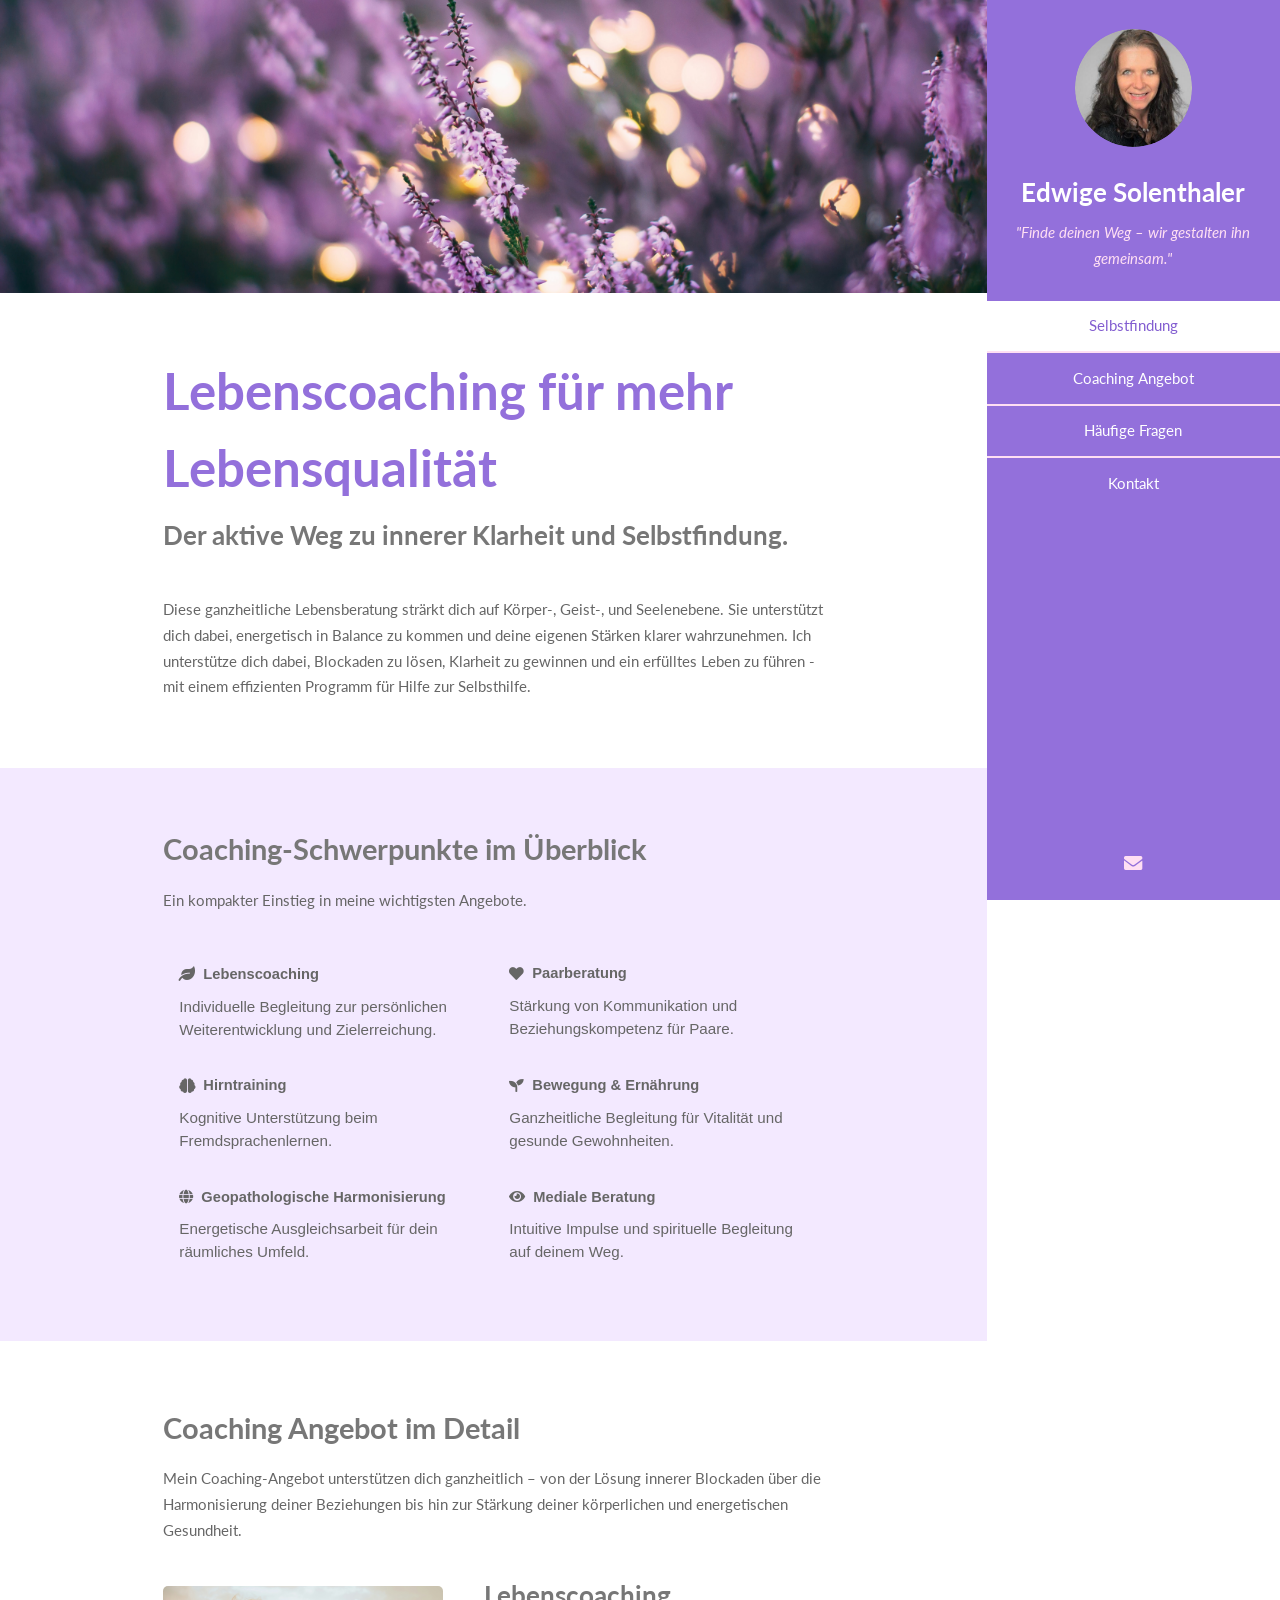
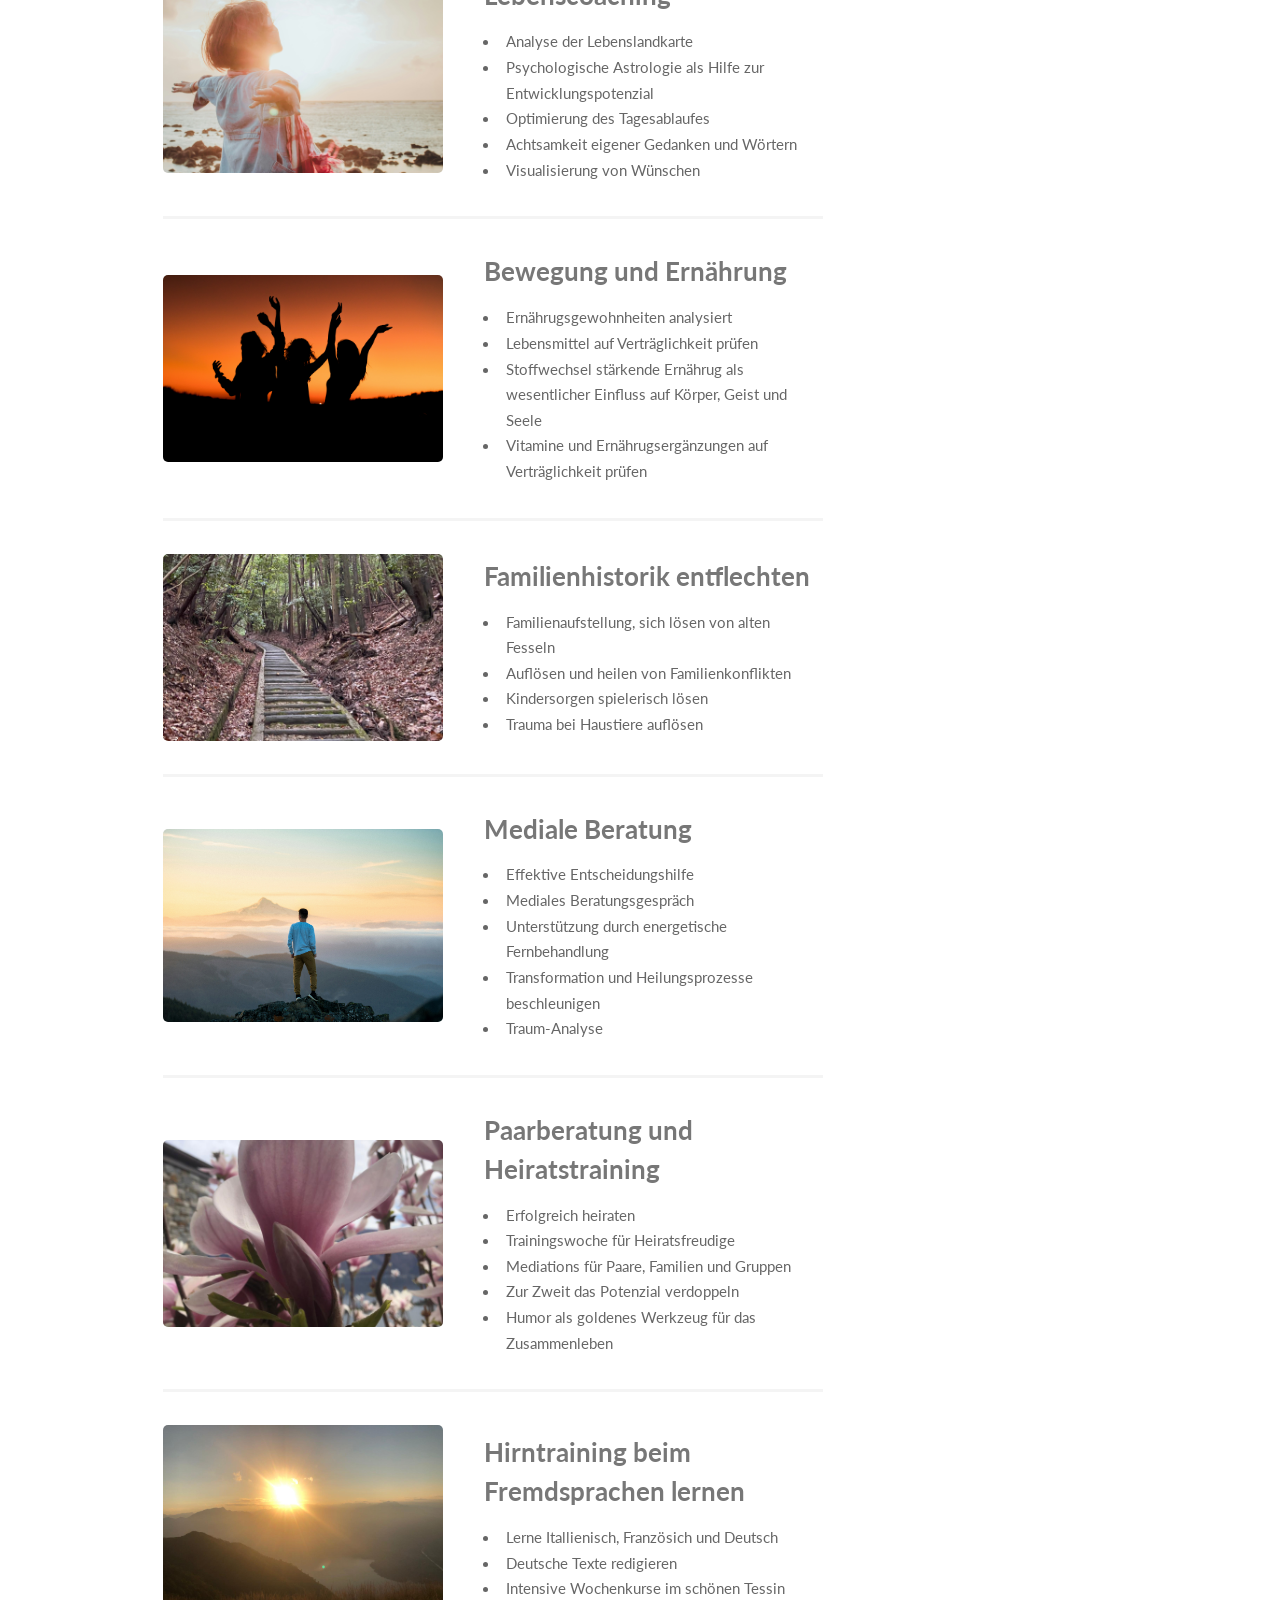
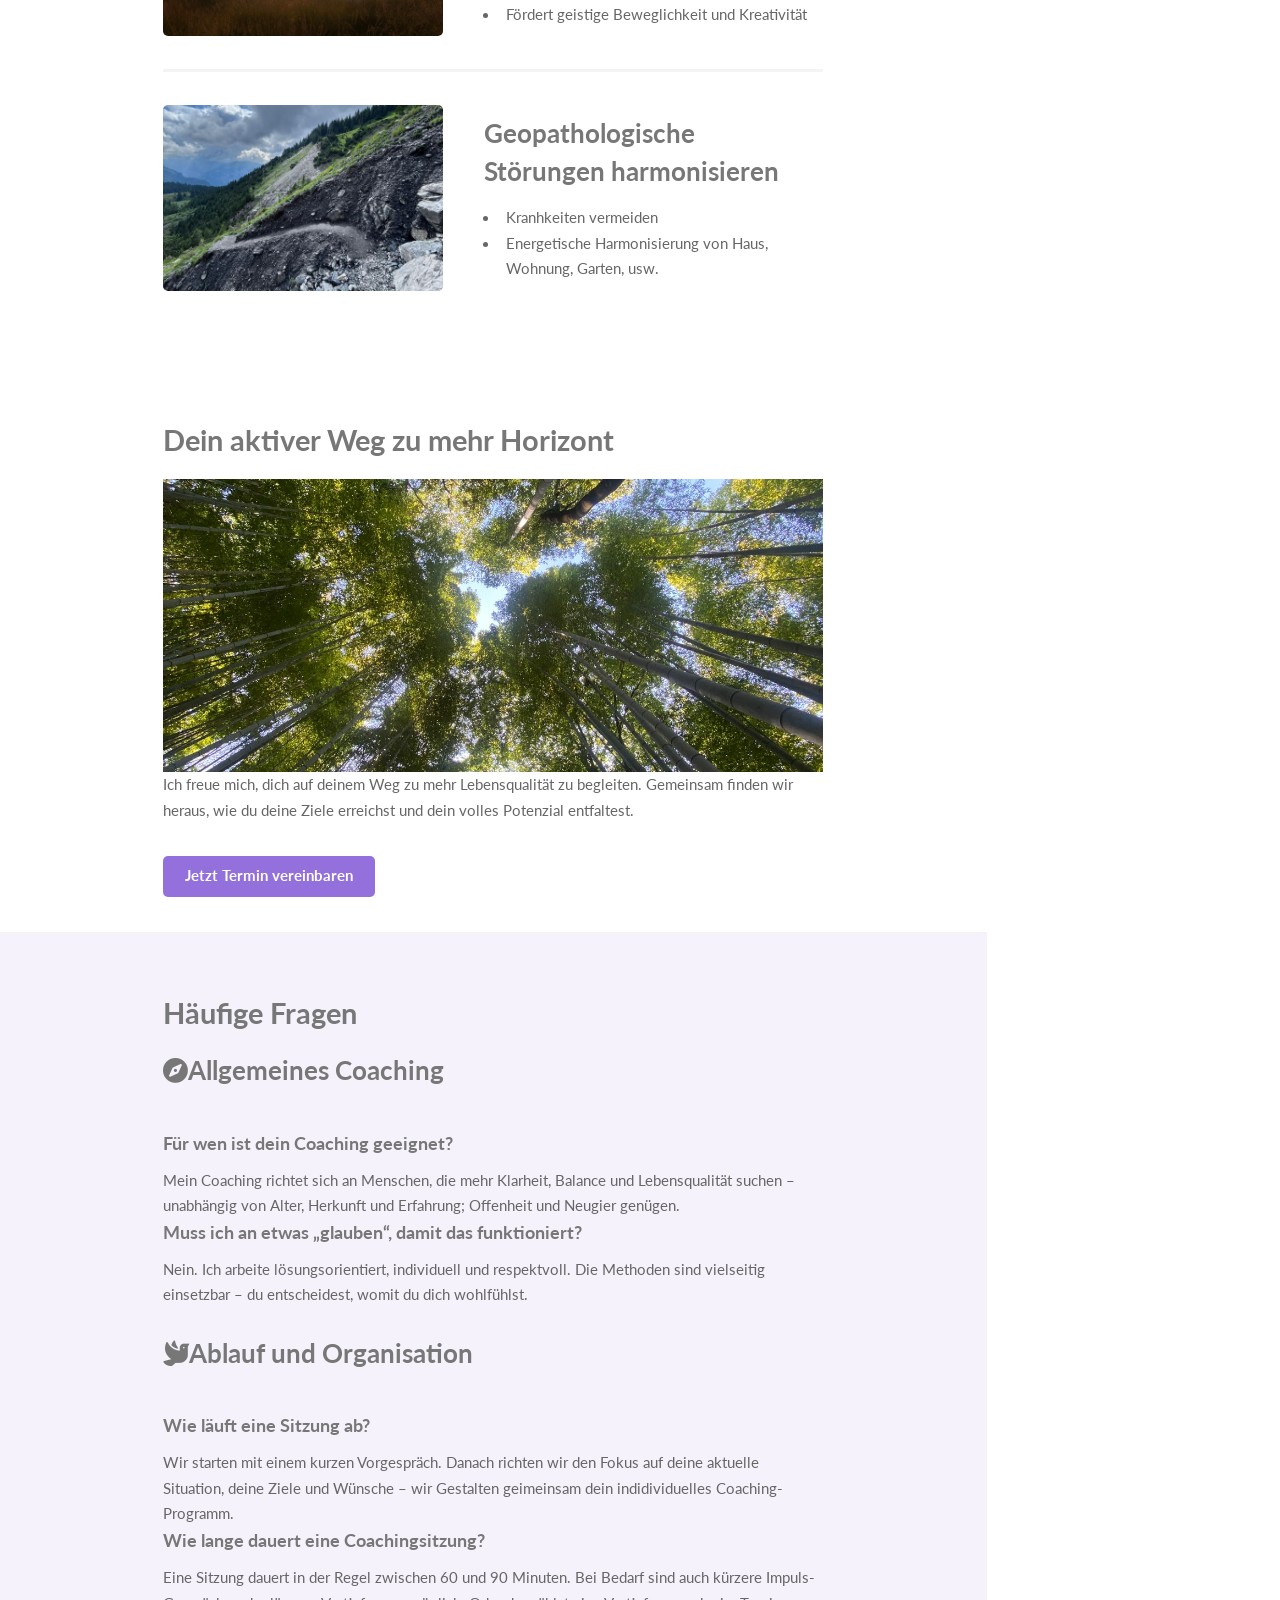
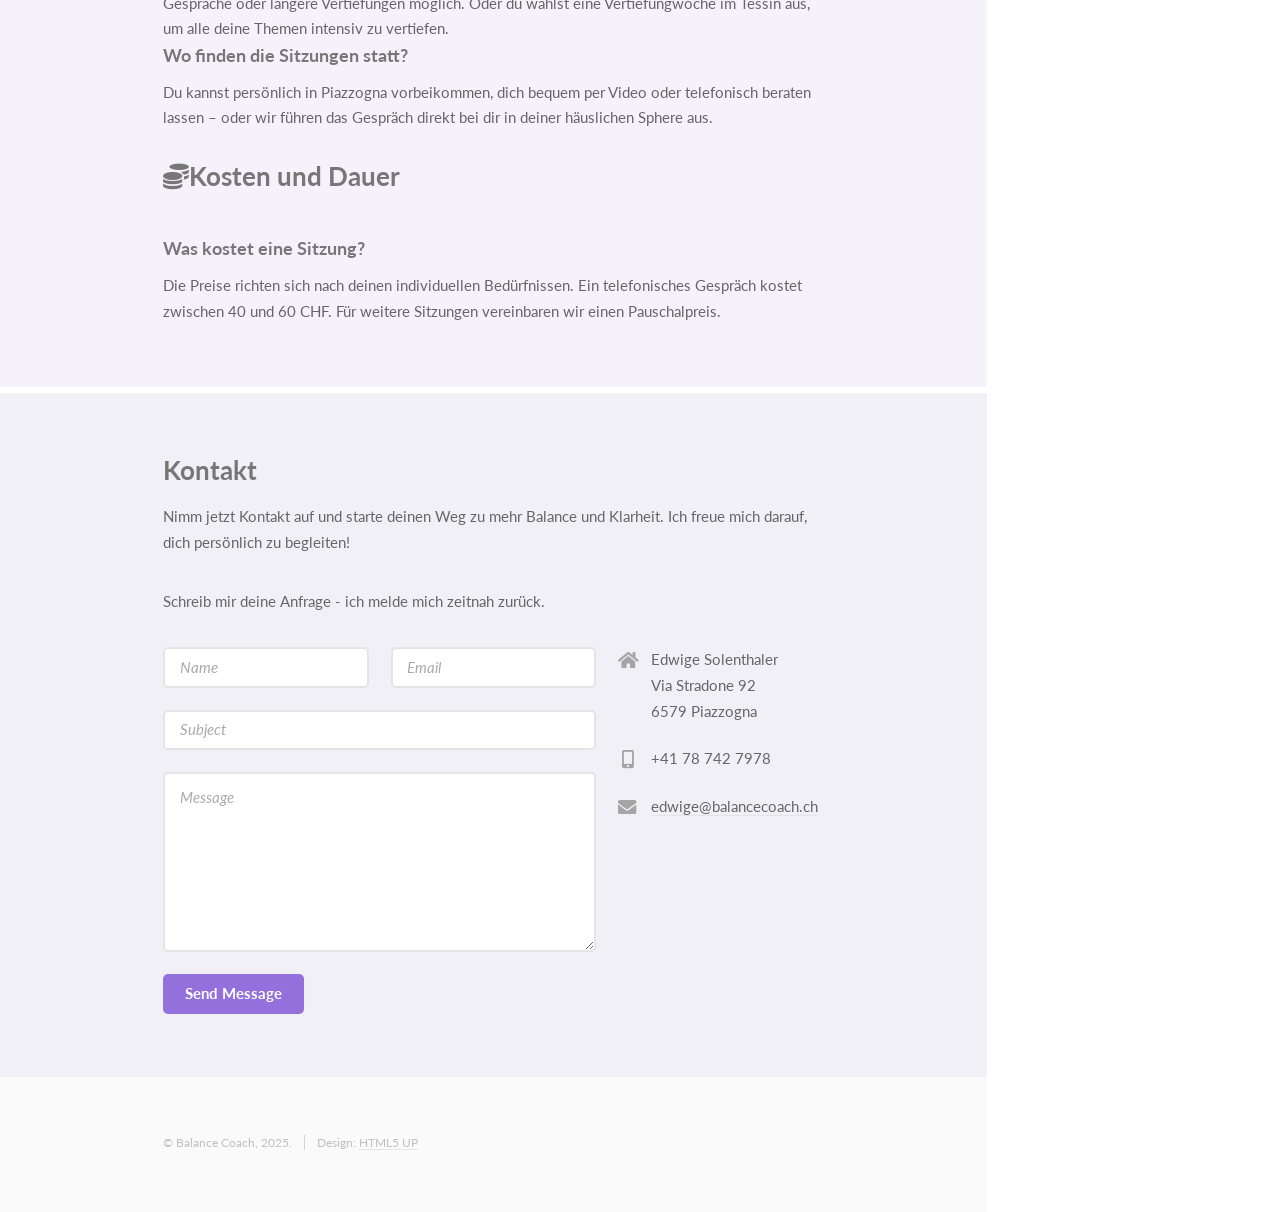
==== commit 0ef0f910: "Update picture assets and CSS" ====
--- a/index.html
+++ b/index.html
@@ -44,14 +44,16 @@
 				</footer>
 			</section>
 
+
+
+
 		<!-- Wrapper -->
 			<div id="wrapper">
 
 				<!-- Main -->
 					<div id="main">
 
-
-
+						
 						<!-- One -->
 							<section id="one">
 								<div class="image main" data-position="center">
@@ -66,16 +68,52 @@
 								</div>
 							</section>
 
-
-
+							<section id="two">
+							<div class="container">
+								<h2>Coaching-Schwerpunkte im Überblick</h2>
+								<p>Ein kompakter Einstieg in meine wichtigsten Angebote.</p>
+								<dl class="service-grid">
+								<div class="service-item">
+								<dt><i class="icon solid fa-leaf"></i> Lebenscoaching</dt>
+								<dd>Individuelle Begleitung zur persönlichen Weiterentwicklung und Zielerreichung.</dd>
+							</div>
+
+							<div class="service-item">
+								<dt><i class="fas fa-heart"></i> Paarberatung</dt>
+								<dd>Stärkung von Kommunikation und Beziehungskompetenz für Paare.</dd>
+							</div>
+
+							<div class="service-item">
+								<dt><i class="fas fa-brain"></i> Hirntraining</dt>
+								<dd>Kognitive Unterstützung beim Fremdsprachenlernen.</dd>
+							</div>
+
+							<div class="service-item">
+								<dt><i class="fas fa-seedling"></i> Bewegung & Ernährung</dt>
+								<dd>Ganzheitliche Begleitung für Vitalität und gesunde Gewohnheiten.</dd>
+							</div>
+
+							<div class="service-item">
+								<dt><i class="fas fa-globe"></i> Geopathologische Harmonisierung</dt>
+								<dd>Energetische Ausgleichsarbeit für dein räumliches Umfeld.</dd>
+							</div>
+
+							<div class="service-item">
+								<dt><i class="fas fa-eye"></i> Mediale Beratung</dt>
+								<dd>Intuitive Impulse und spirituelle Begleitung auf deinem Weg.</dd>
+							</div>
+								</dl>
+							</div>
+							</section>
+						
 						<!-- Two -->
-							<section id="two">
+							<section id="xx">
 								<div class="container">
-									<h2>Coaching Angebot</h2>
+									<h2>Coaching Angebot im Detail</h2>
 									<p>Mein Coaching-Angebot unterstützen dich ganzheitlich – von der Lösung innerer Blockaden über die Harmonisierung deiner Beziehungen bis hin zur Stärkung deiner körperlichen und energetischen Gesundheit. </p>
 									<div class="features">
 										<article>
-											<a href="#" class="image"><img src="images/chris-ensey-16QrjudiZnE-unsplash.jpg" alt="" /></a>
+											<a href="#" class="image"><img src="images/Offene Arme.jpg" alt="" /></a>
 											<div class="inner">
 												<h3>Lebenscoaching</h3>
 												<ul>
@@ -100,7 +138,7 @@
 											</div>
 										</article>
 										<article>
-											<a href="#" class="image"><img src="images/aditya-saxena-_mIXHvl_wzA-unsplash.jpg" alt="" /></a>
+											<a href="#" class="image"><img src="images/Weg mit Holztreppe.jpg" alt="" /></a>
 											<div class="inner">
 												<h3>Familienhistorik entflechten</h3>
 												<ul>
@@ -127,7 +165,7 @@
 										</article>
 
 										<article>
-											<a href="#" class="image"><img src="images/aditya-saxena-_mIXHvl_wzA-unsplash.jpg" alt="" /></a>
+											<a href="#" class="image"><img src="images/Camelia.jpg" alt="" /></a>
 											<div class="inner">
 												<h3>Paarberatung und Heiratstraining</h3>
 												<ul>
@@ -140,7 +178,7 @@
 											</div>
 										</article>
 										<article>
-											<a href="#" class="image"><img src="images/aditya-saxena-_mIXHvl_wzA-unsplash.jpg" alt="" /></a>
+											<a href="#" class="image"><img src="images/PHOTO-2025-08-09-19-38-34.jpg" alt="" /></a>
 											<div class="inner">
 												<h3>Hirntraining beim Fremdsprachen lernen</h3>
 												<ul>
@@ -152,7 +190,7 @@
 											</div>
 										</article>
 										<article>
-											<a href="#" class="image"><img src="images/roman-melnychuk-sIWDuQRiYe4-unsplash.jpg" alt="" /></a>
+											<a href="#" class="image"><img src="images/Berg.jpg" alt="" /></a>
 											<div class="inner">
 												<h3>Geopathologische Störungen harmonisieren</h3>
 												<ul>
@@ -168,7 +206,7 @@
 <!-- Five -->
 							<section>
 								<div class="container"> 
-									<h2>Dein Aktiver Weg zu mehr Horizont</h3>
+									<h2>Dein aktiver Weg zu mehr Horizont</h3>
 									<div class="image main" data-position="center">
 										<img src="images/PHOTO-2025-05-25-18-23-02.jpg" alt="" />
 									</div>
--- a/assets/css/main.css
+++ b/assets/css/main.css
@@ -103,7 +103,7 @@
 		}
 
 	body, input, select, textarea {
-		color: #888;
+		color: #666;
 		font-family: "Lato", sans-serif;
 		font-size: 16pt;
 		font-weight: 400;
@@ -240,7 +240,7 @@
 	.align-right {
 		text-align: right;
 	}
-
+/*Custom CSS  */
 	.service-grid {
 	display: grid;
 	grid-template-columns: repeat(auto-fit, minmax(280px, 1fr));
@@ -252,21 +252,32 @@
 	}
 
 	.service-item dt {
-	font-weight: bold;
-	font-size: 1.1rem;
+	font-weight: 700;
 	margin-bottom: 0.5rem;
 	display: flex;
 	align-items: center;
 	gap: 0.5rem;
-	color: #2b2b2b;
+	
 	}
 
 	.service-item dd {
 	margin: 0;
-	color: #555;
+	
 	font-size: 0.95rem;
 	line-height: 1.5;
 	}
+	/*Custom CSS for sections*/
+	#two {
+	background-color: #f3e9ff; /* light grey */
+	}
+
+	#three {
+	background-color: #f5f2fb; /* soft warm background */
+	}
+	#four {
+	background-color: #f2f0f7; /* light grey */
+	}
+	
 
 /* Row */
 
@@ -2894,8 +2905,13 @@
 
 /* Main */
 
+	/*#main > section {
+		border-top: solid 6px #f4f4f4;
+	}*/
+	
+
 	#main > section {
-		border-top: solid 6px #f4f4f4;
+		border-top: solid 6px #ffffff;
 	}
 
 		#main > section > .container {
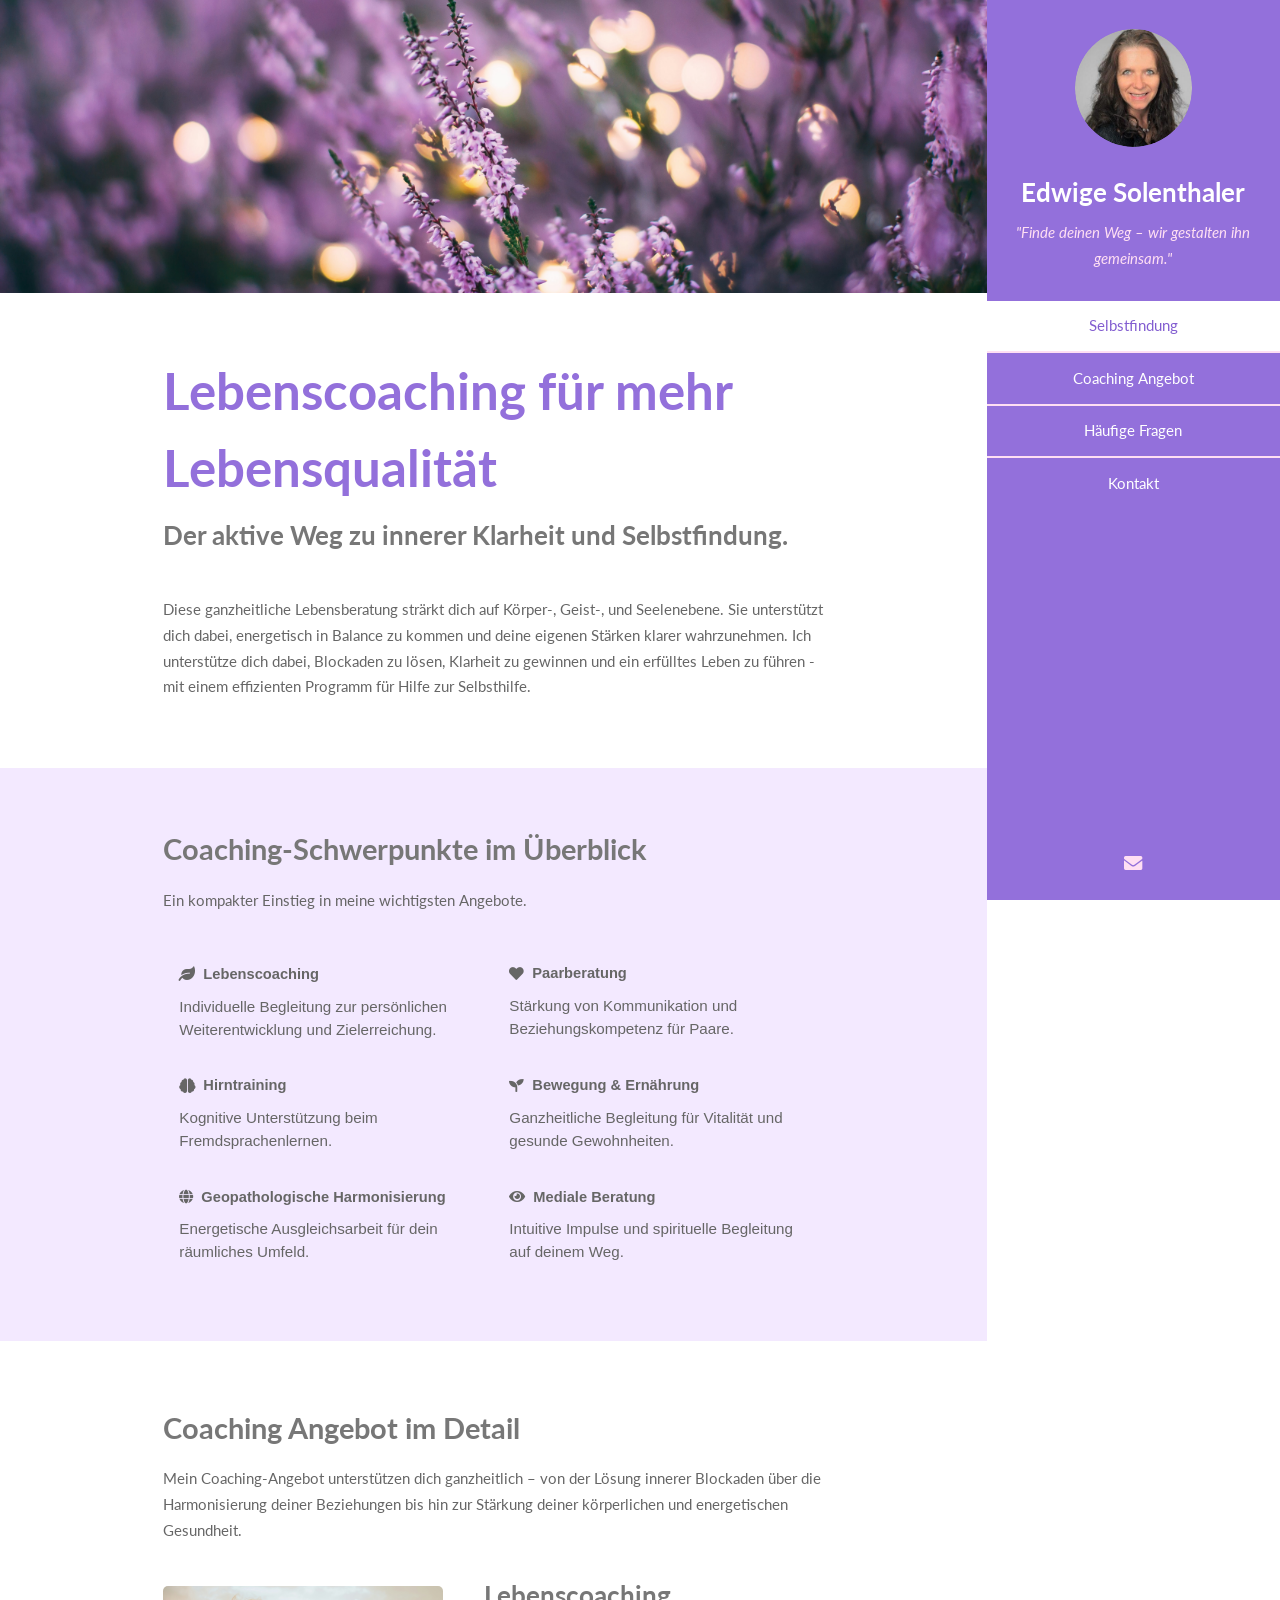
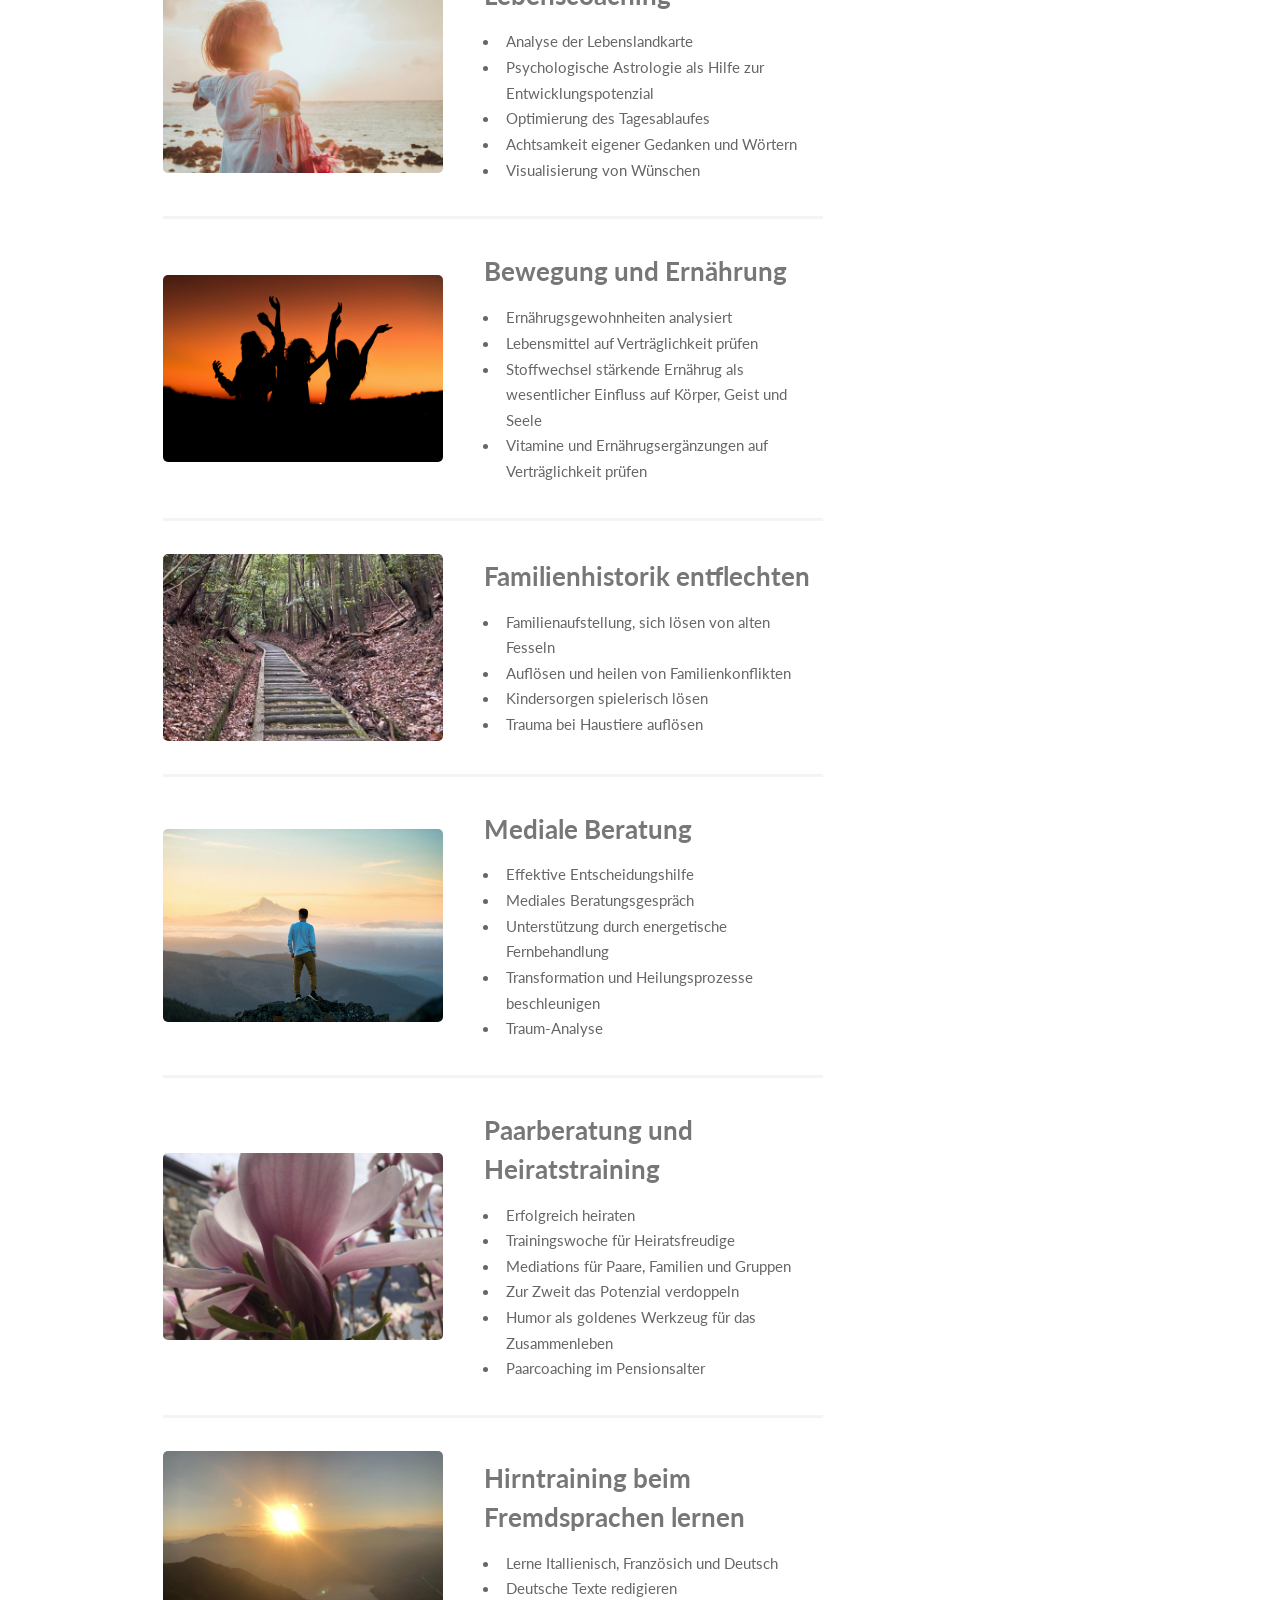
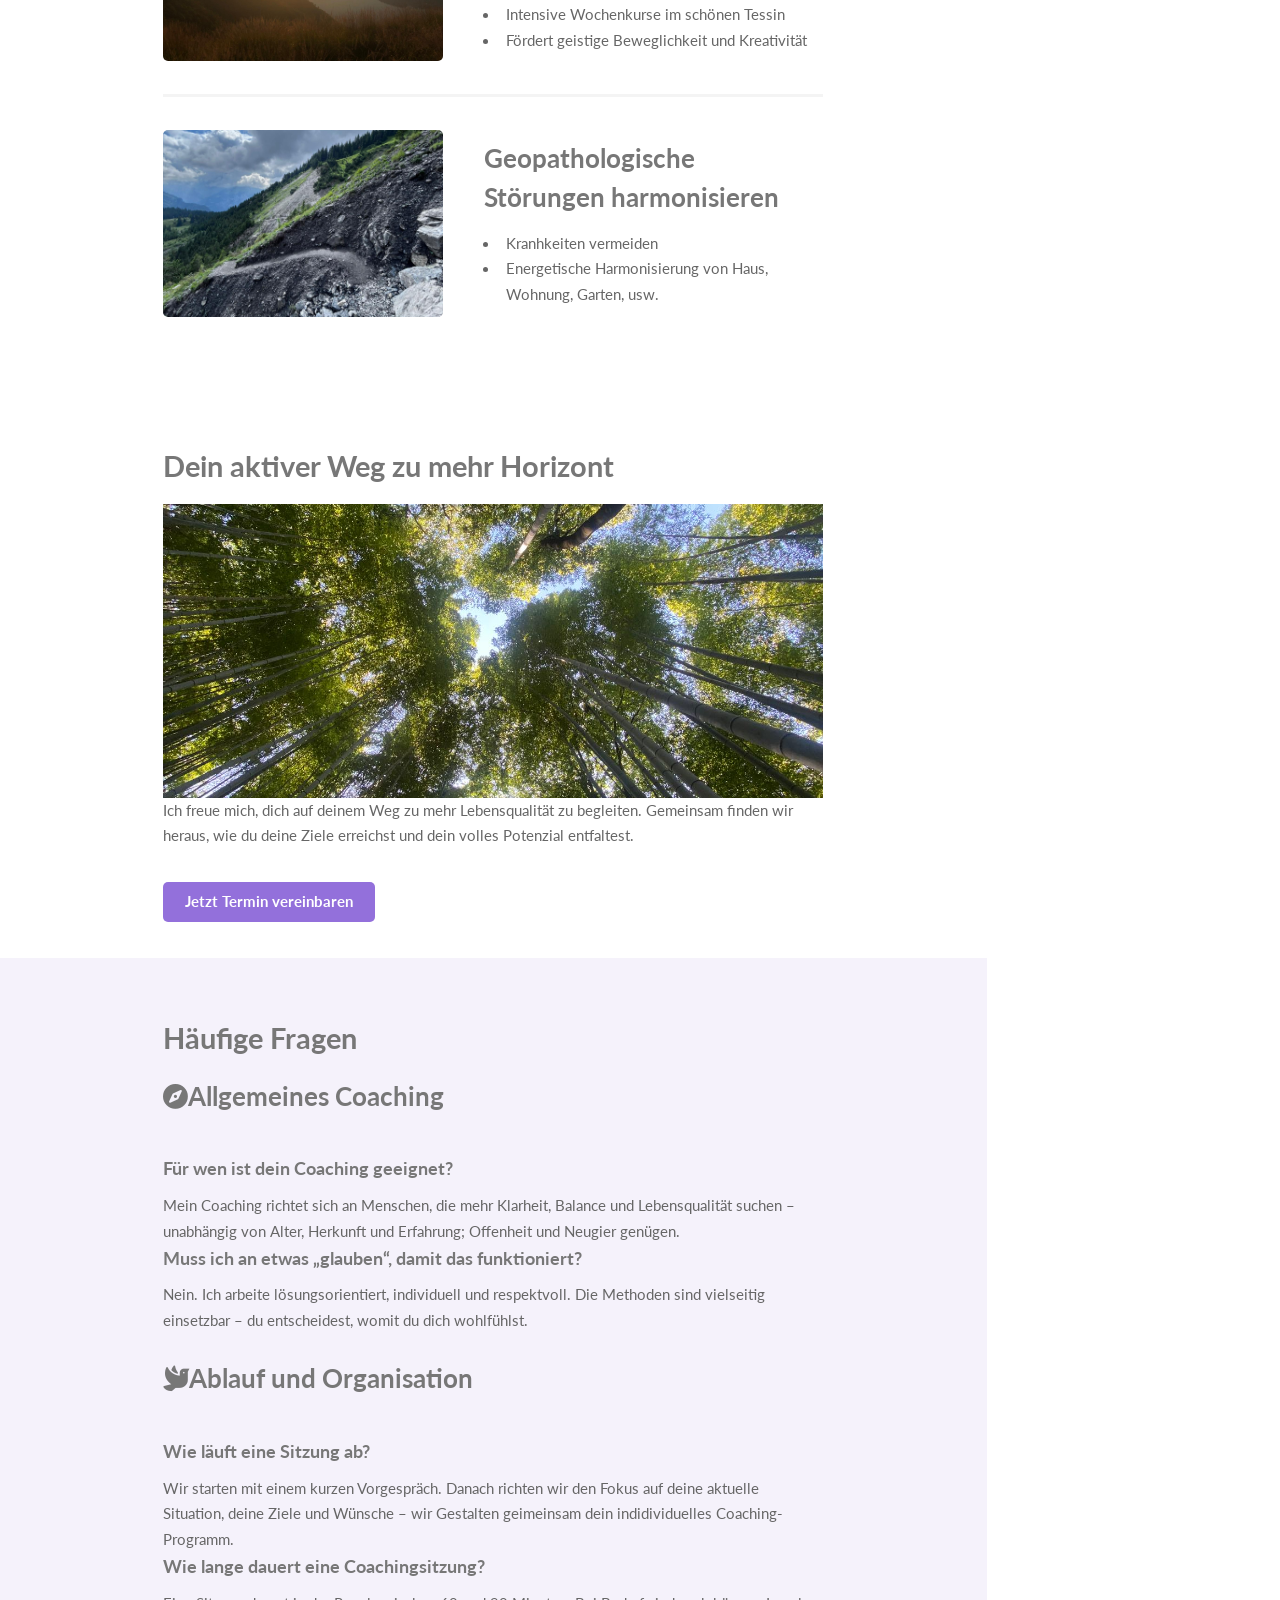
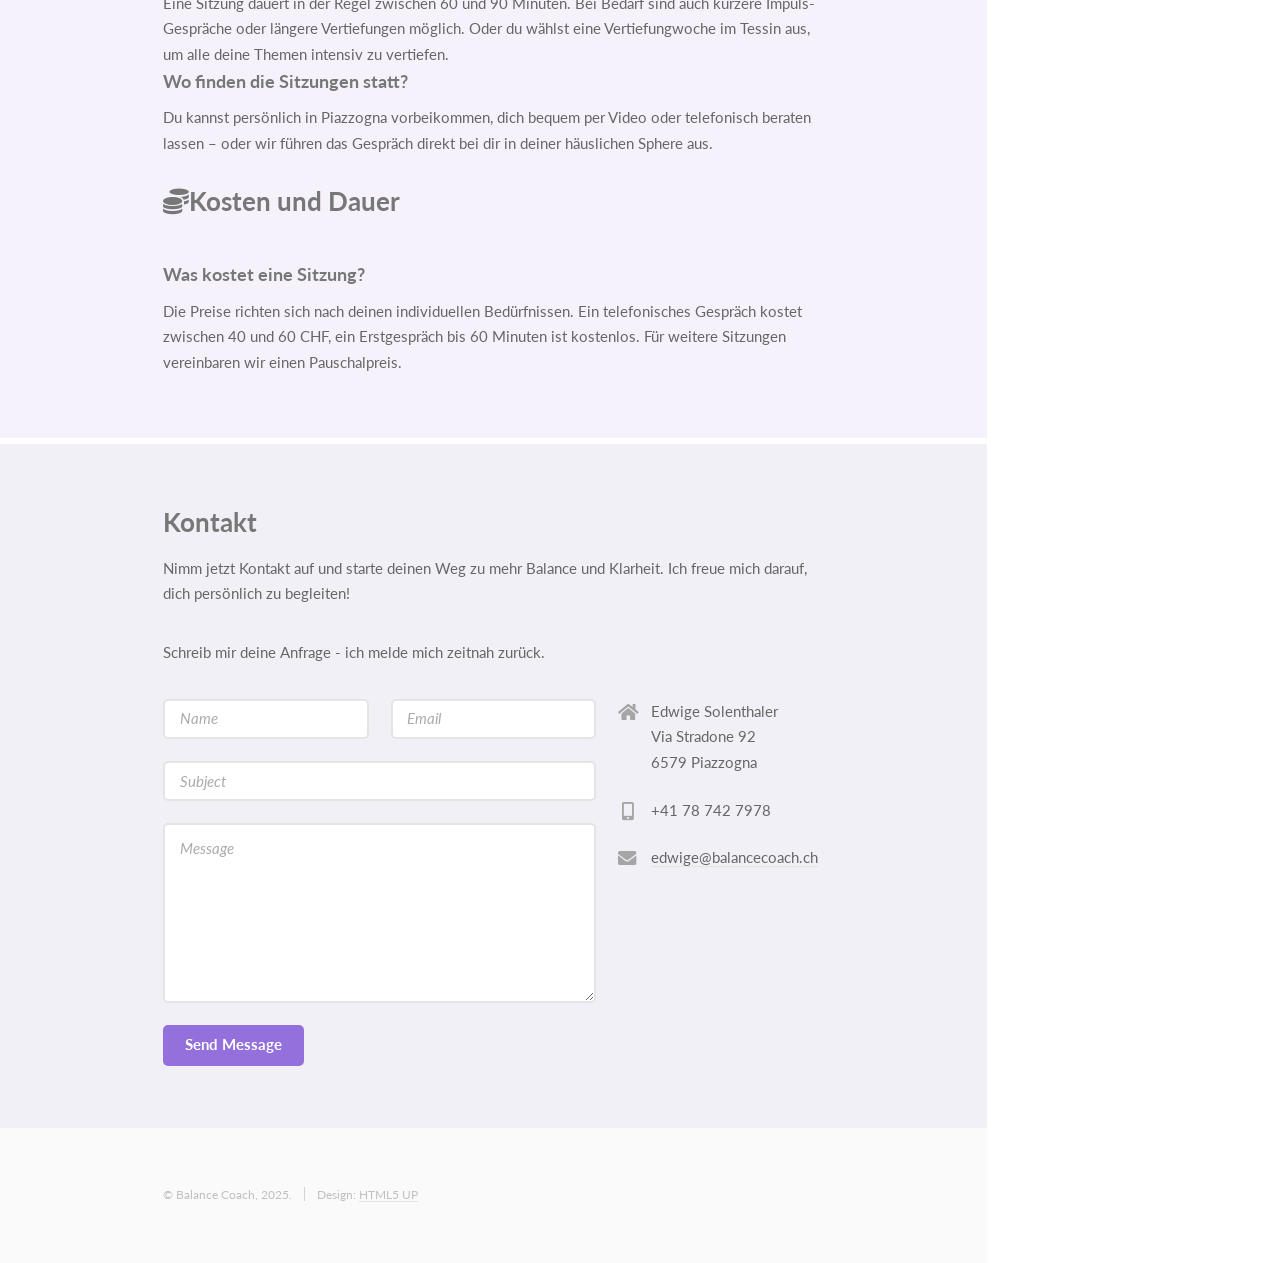
==== commit c44395ae: "Typos" ====
--- a/index.html
+++ b/index.html
@@ -174,6 +174,7 @@
 													<li>Mediations für Paare, Familien und Gruppen</li>
 													<li>Zur Zweit das Potenzial verdoppeln</li>
 													<li>Humor als goldenes Werkzeug für das Zusammenleben</li>
+													<li>Paarcoaching im Pensionsalter</li>
 												</ul>	
 											</div>
 										</article>
@@ -248,7 +249,7 @@
 										<h3><i class="fas fa-coins"></i>Kosten und Dauer</h3></br>		
 											<h4><dt>Was kostet eine Sitzung?</dt></h4>
 											<dd>
-												Die Preise richten sich nach deinen individuellen Bedürfnissen. Ein telefonisches Gespräch kostet zwischen 40 und 60 CHF. Für weitere Sitzungen vereinbaren wir einen Pauschalpreis.
+												Die Preise richten sich nach deinen individuellen Bedürfnissen. Ein telefonisches Gespräch kostet zwischen 40 und 60 CHF, ein Erstgespräch bis 60 Minuten ist kostenlos. Für weitere Sitzungen vereinbaren wir einen Pauschalpreis.
 											</dd>
 									</dl>
 								</div>
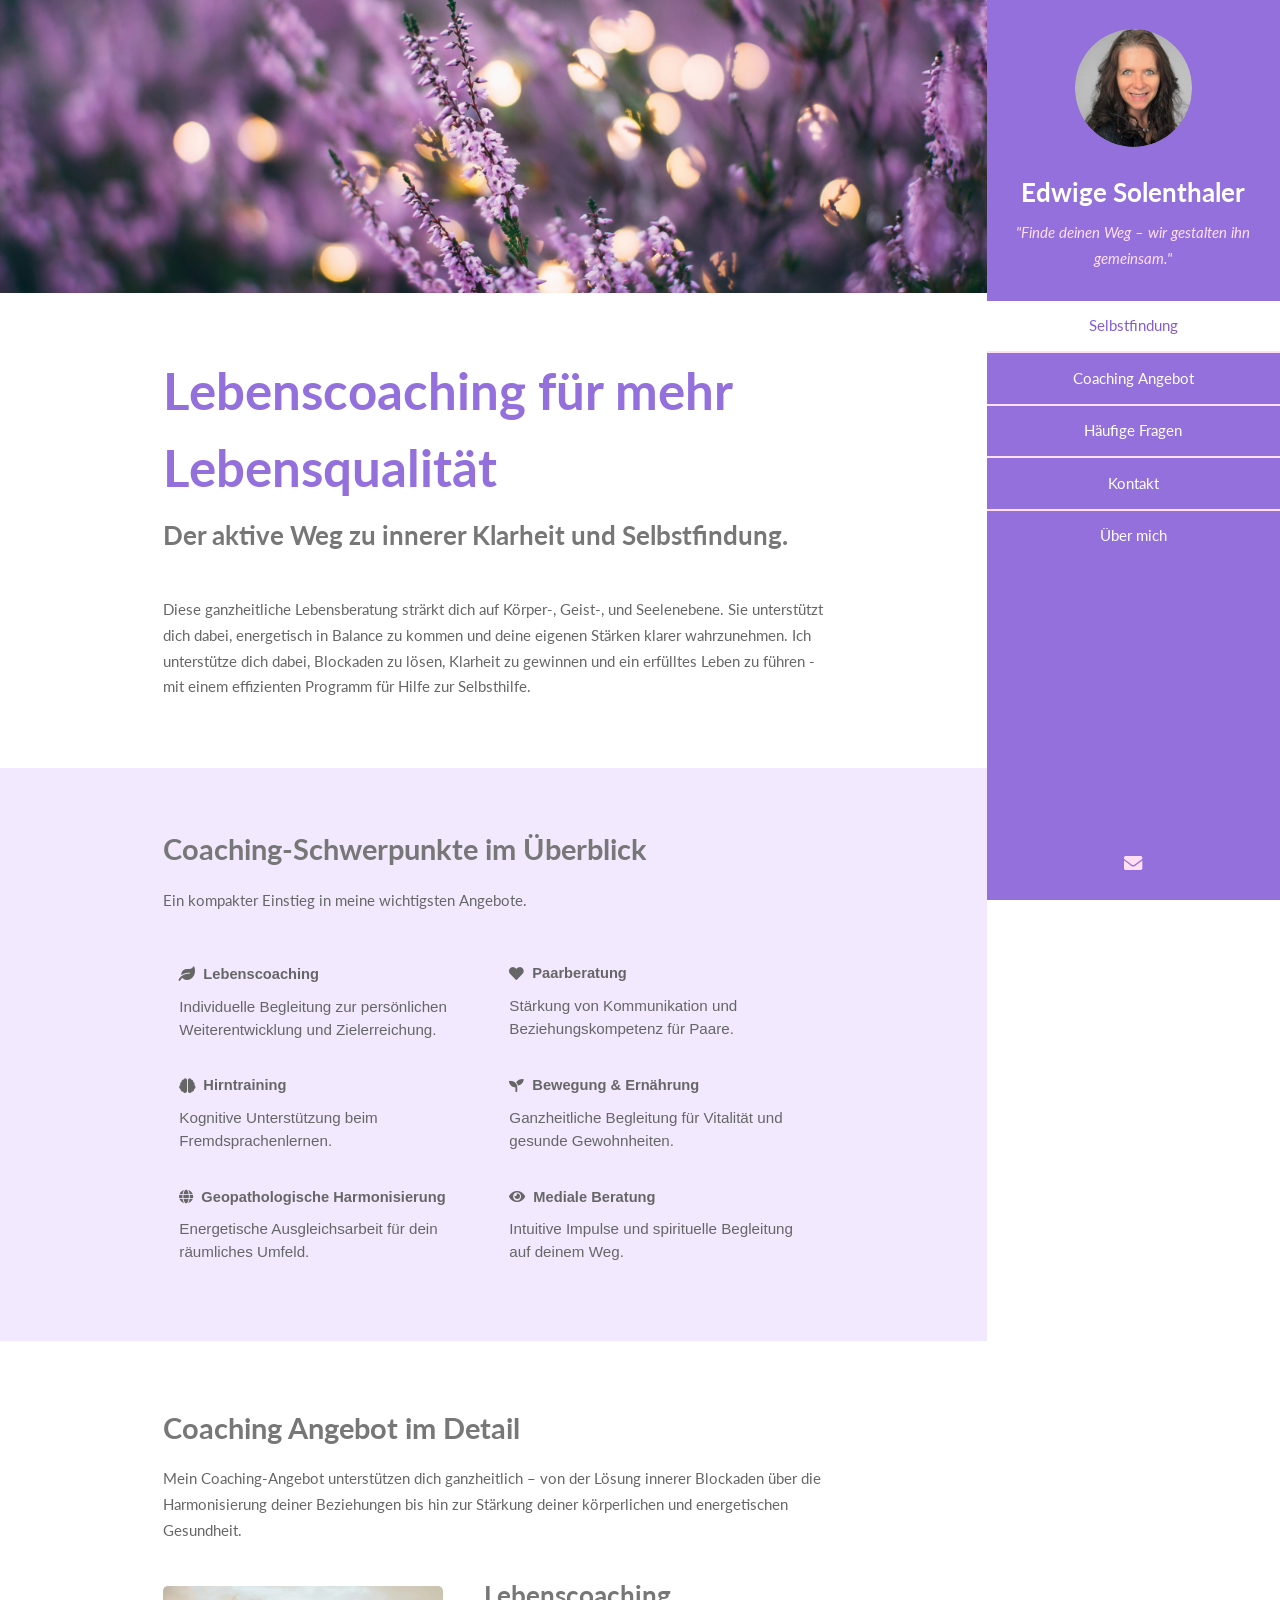
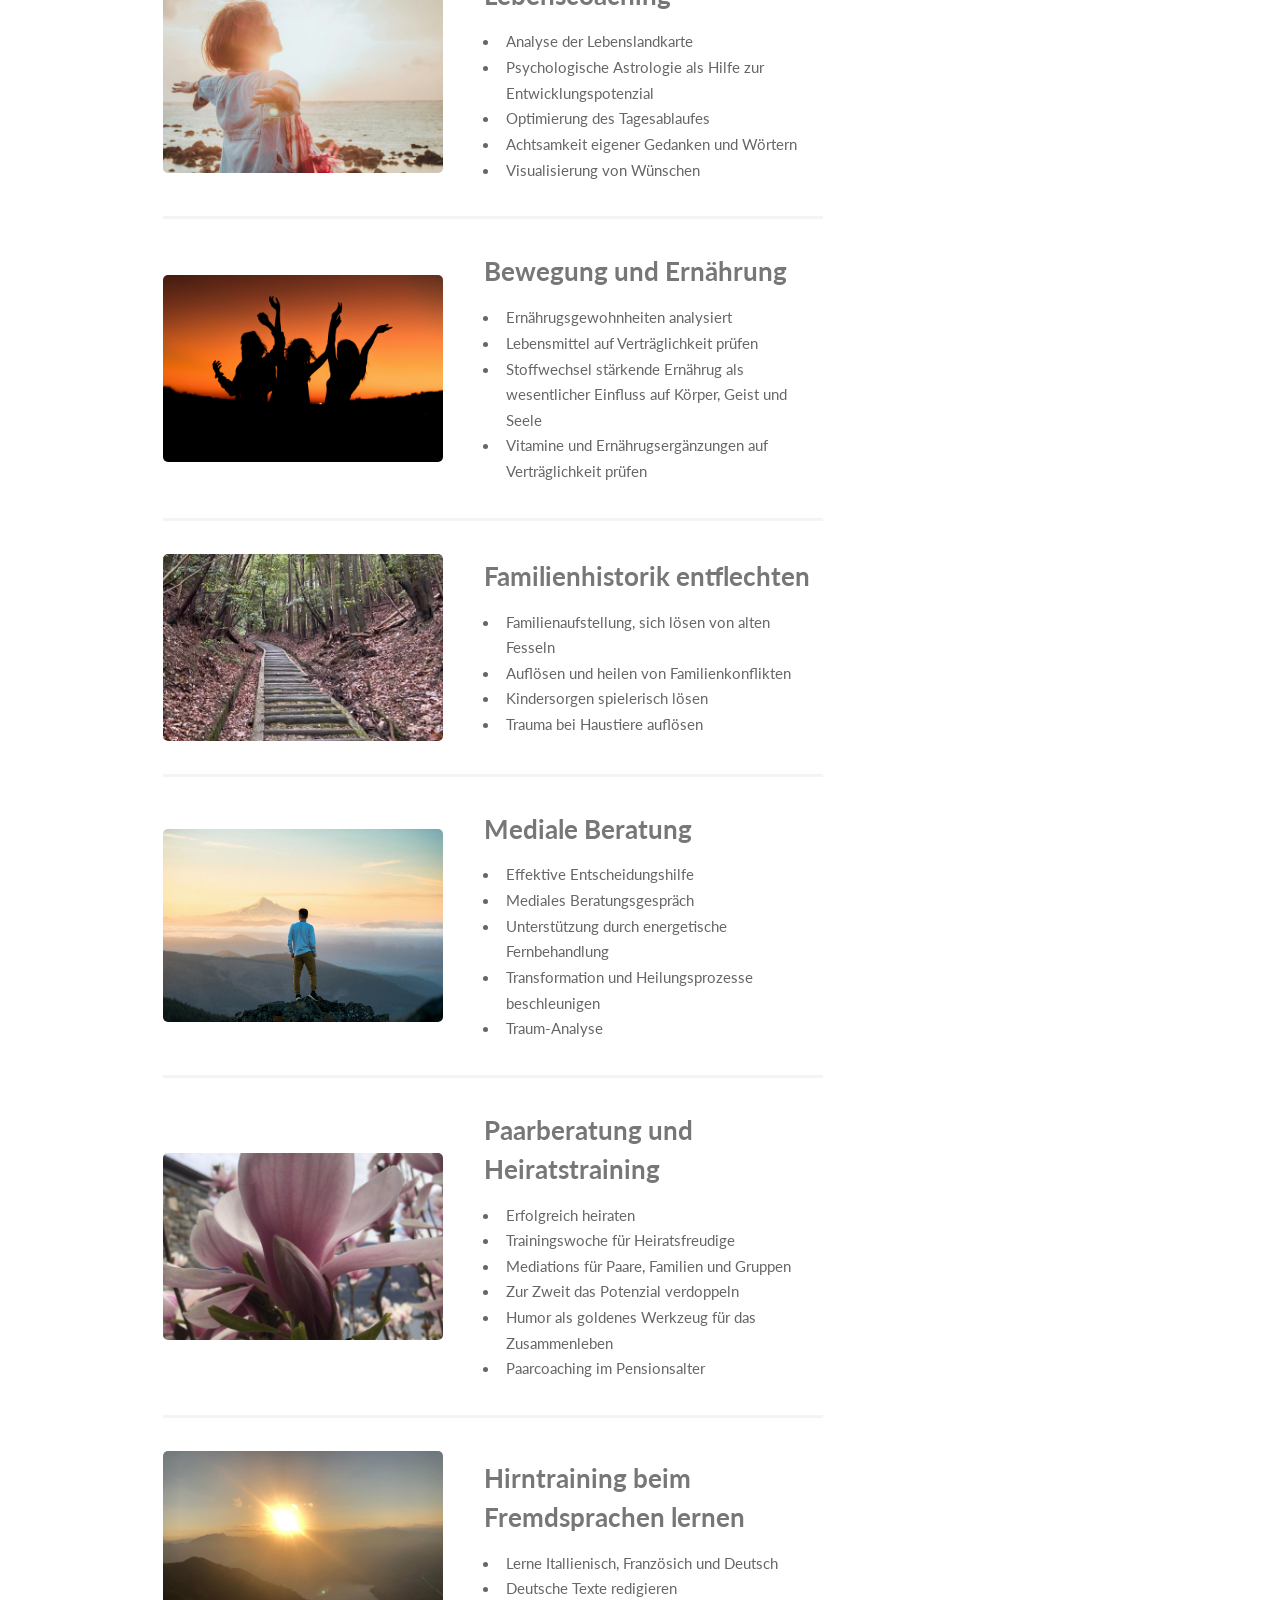
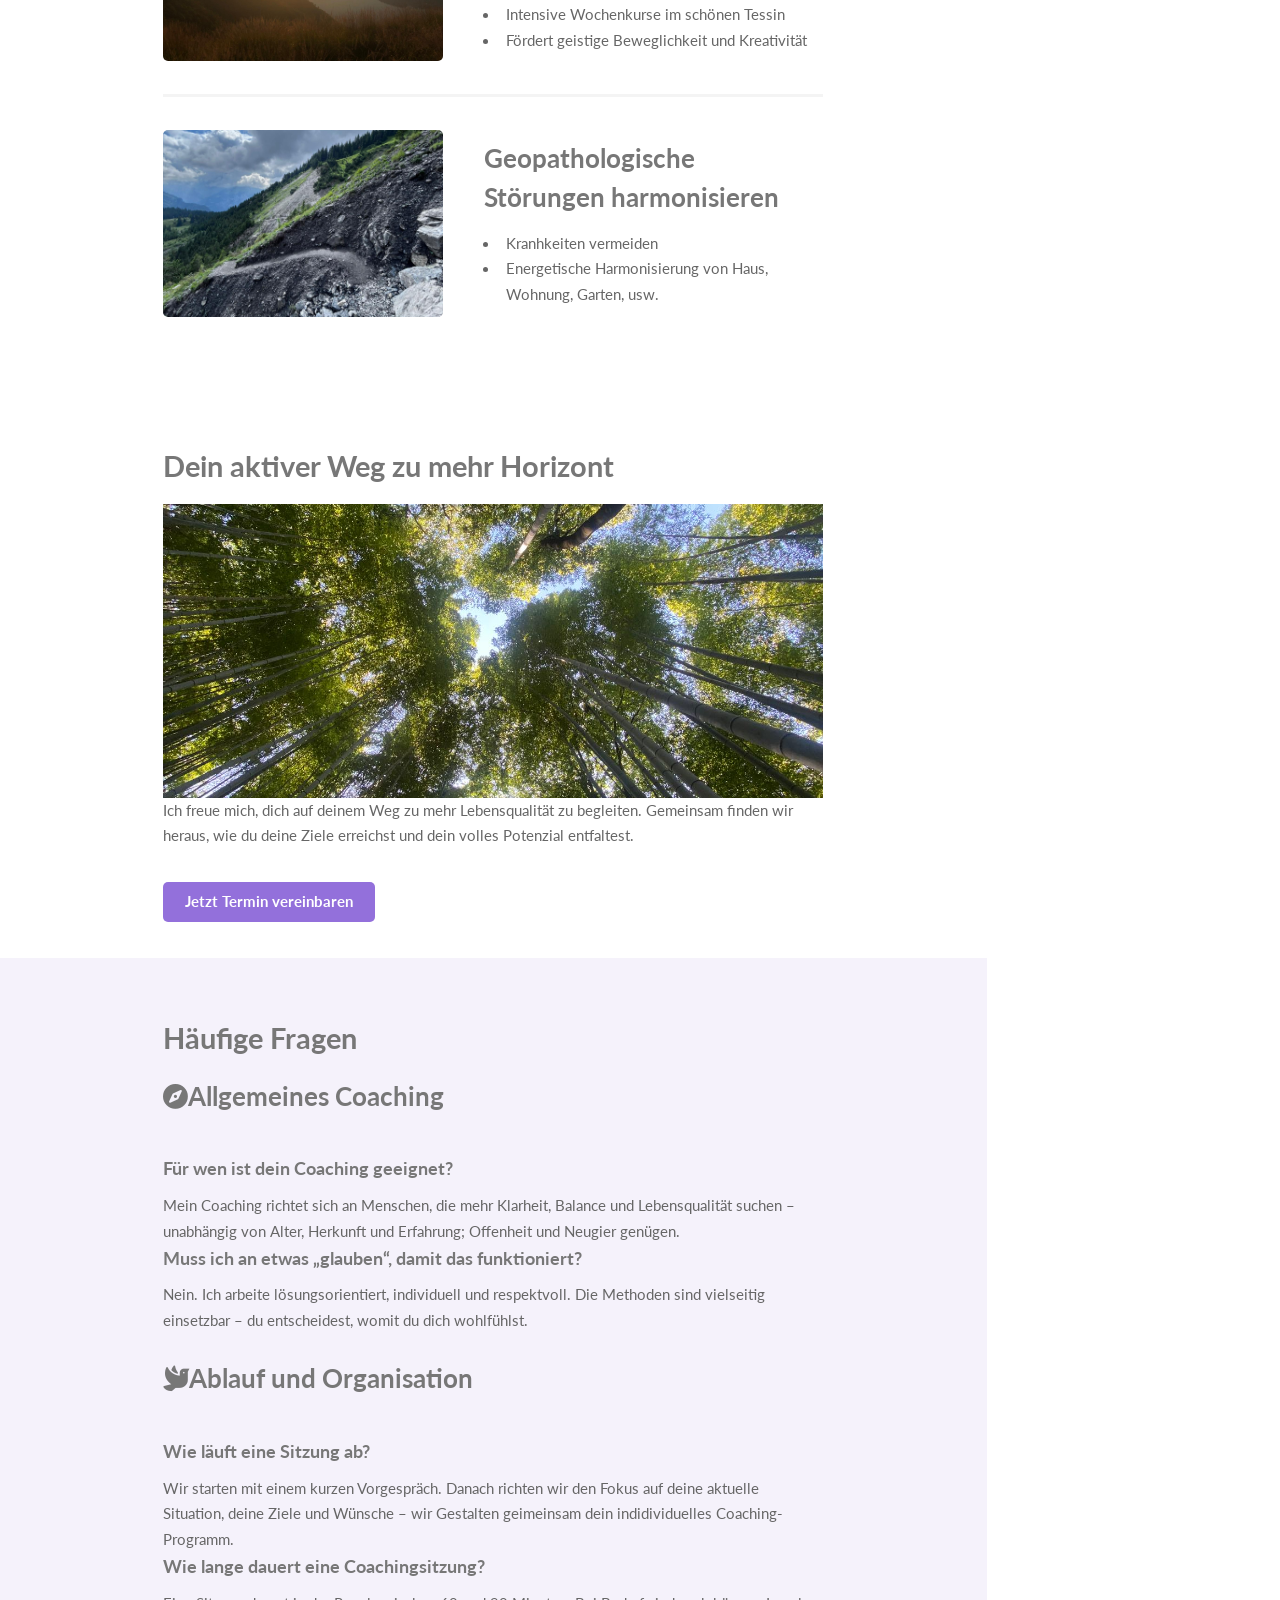
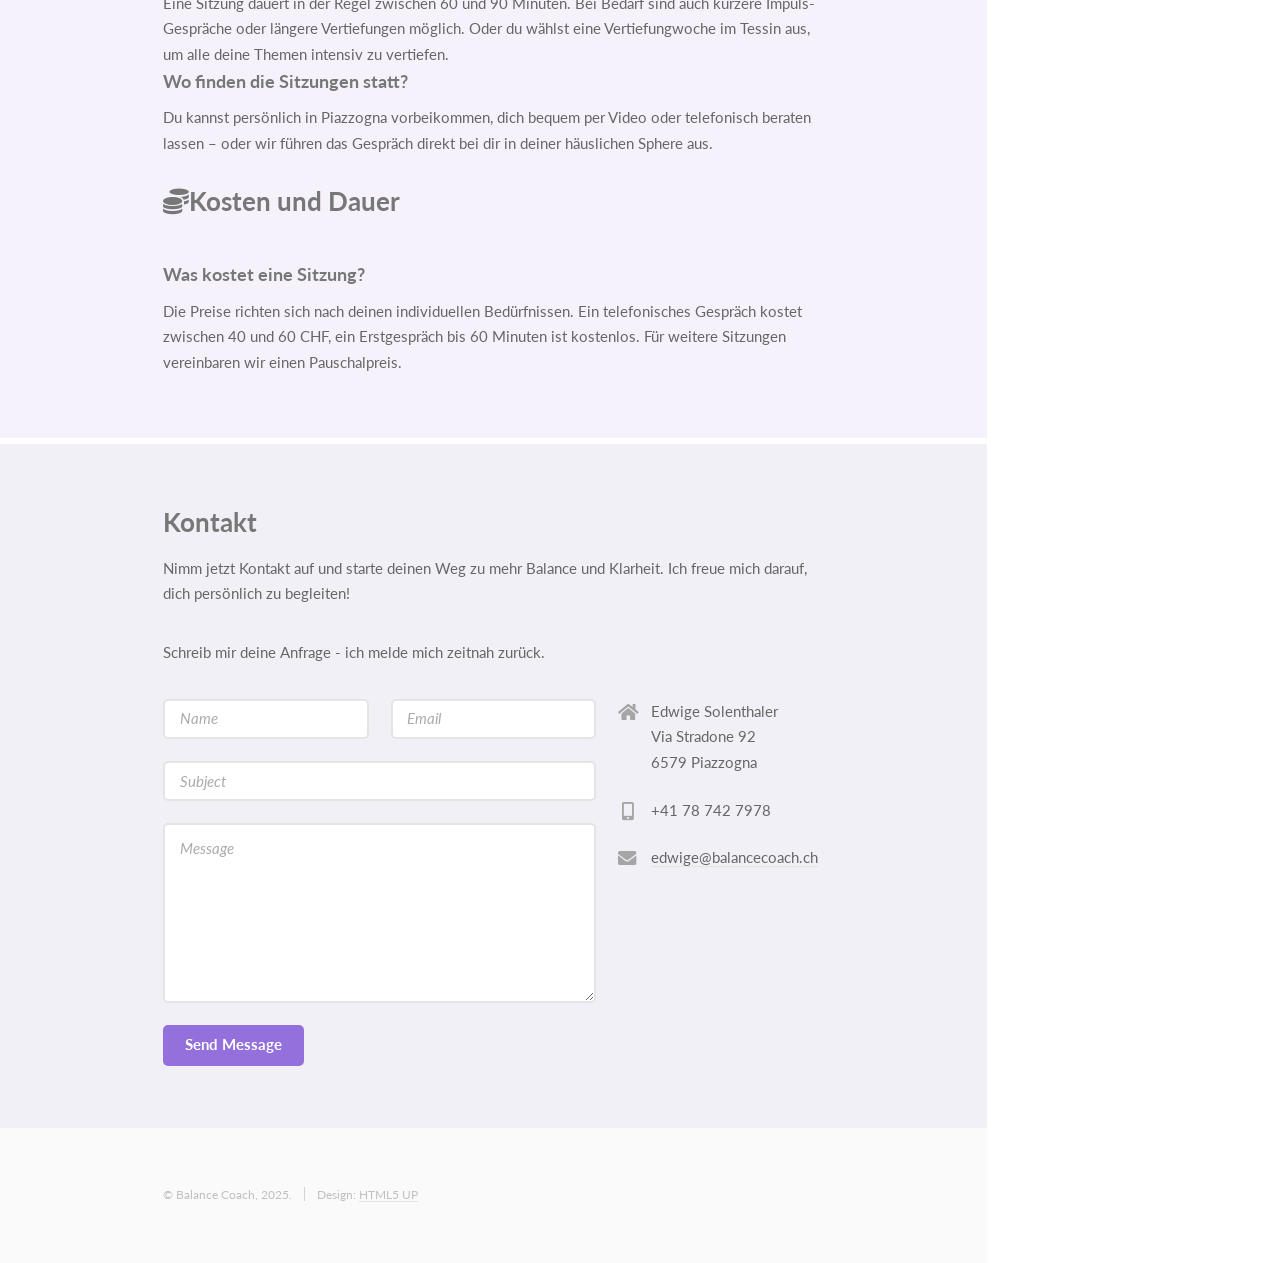
==== commit 4cb9c8c3: "Added about page" ====
--- a/index.html
+++ b/index.html
@@ -35,6 +35,7 @@
 						<li><a href="#two">Coaching Angebot</a></li>
 						<li><a href="#three">Häufige Fragen</a></li>
 						<li><a href="#four">Kontakt</a></li>
+						<li><a href="about.html">Über mich</a></li>
 					</ul>
 				</nav>
 				<footer>
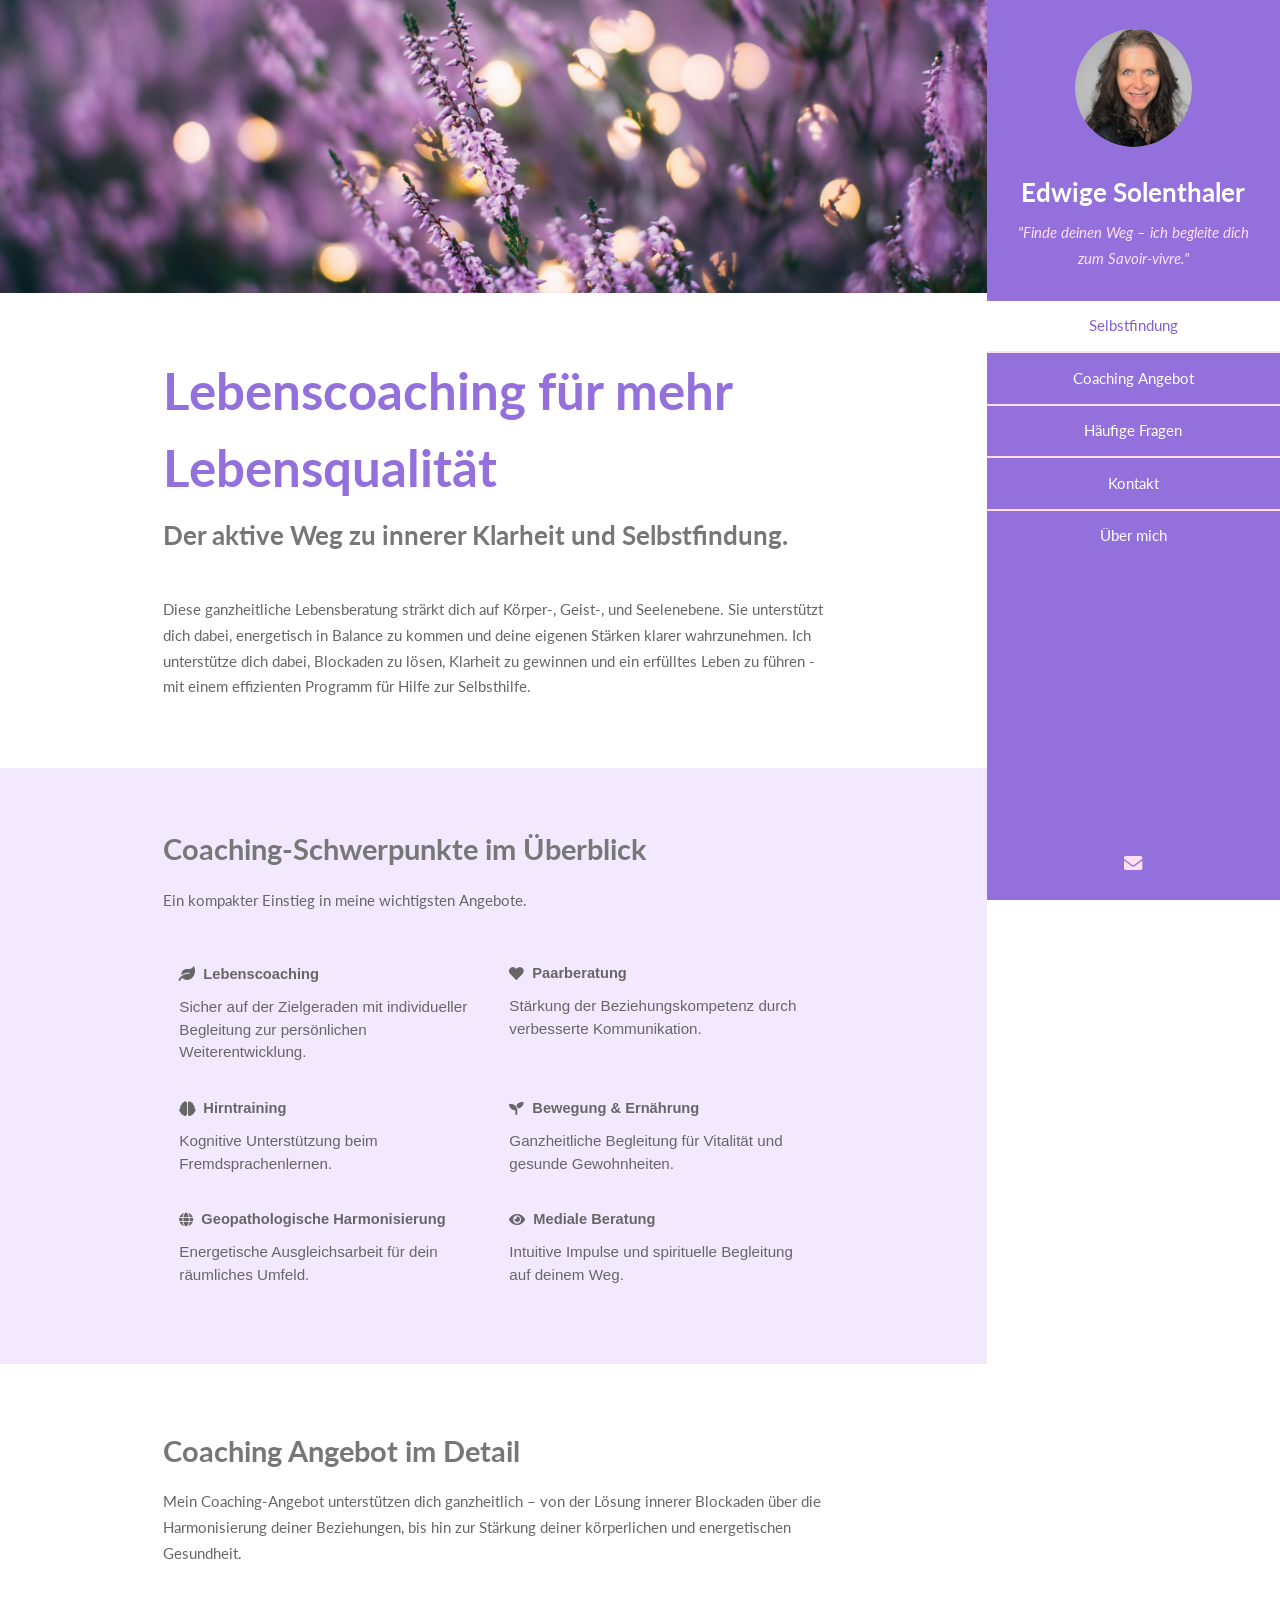
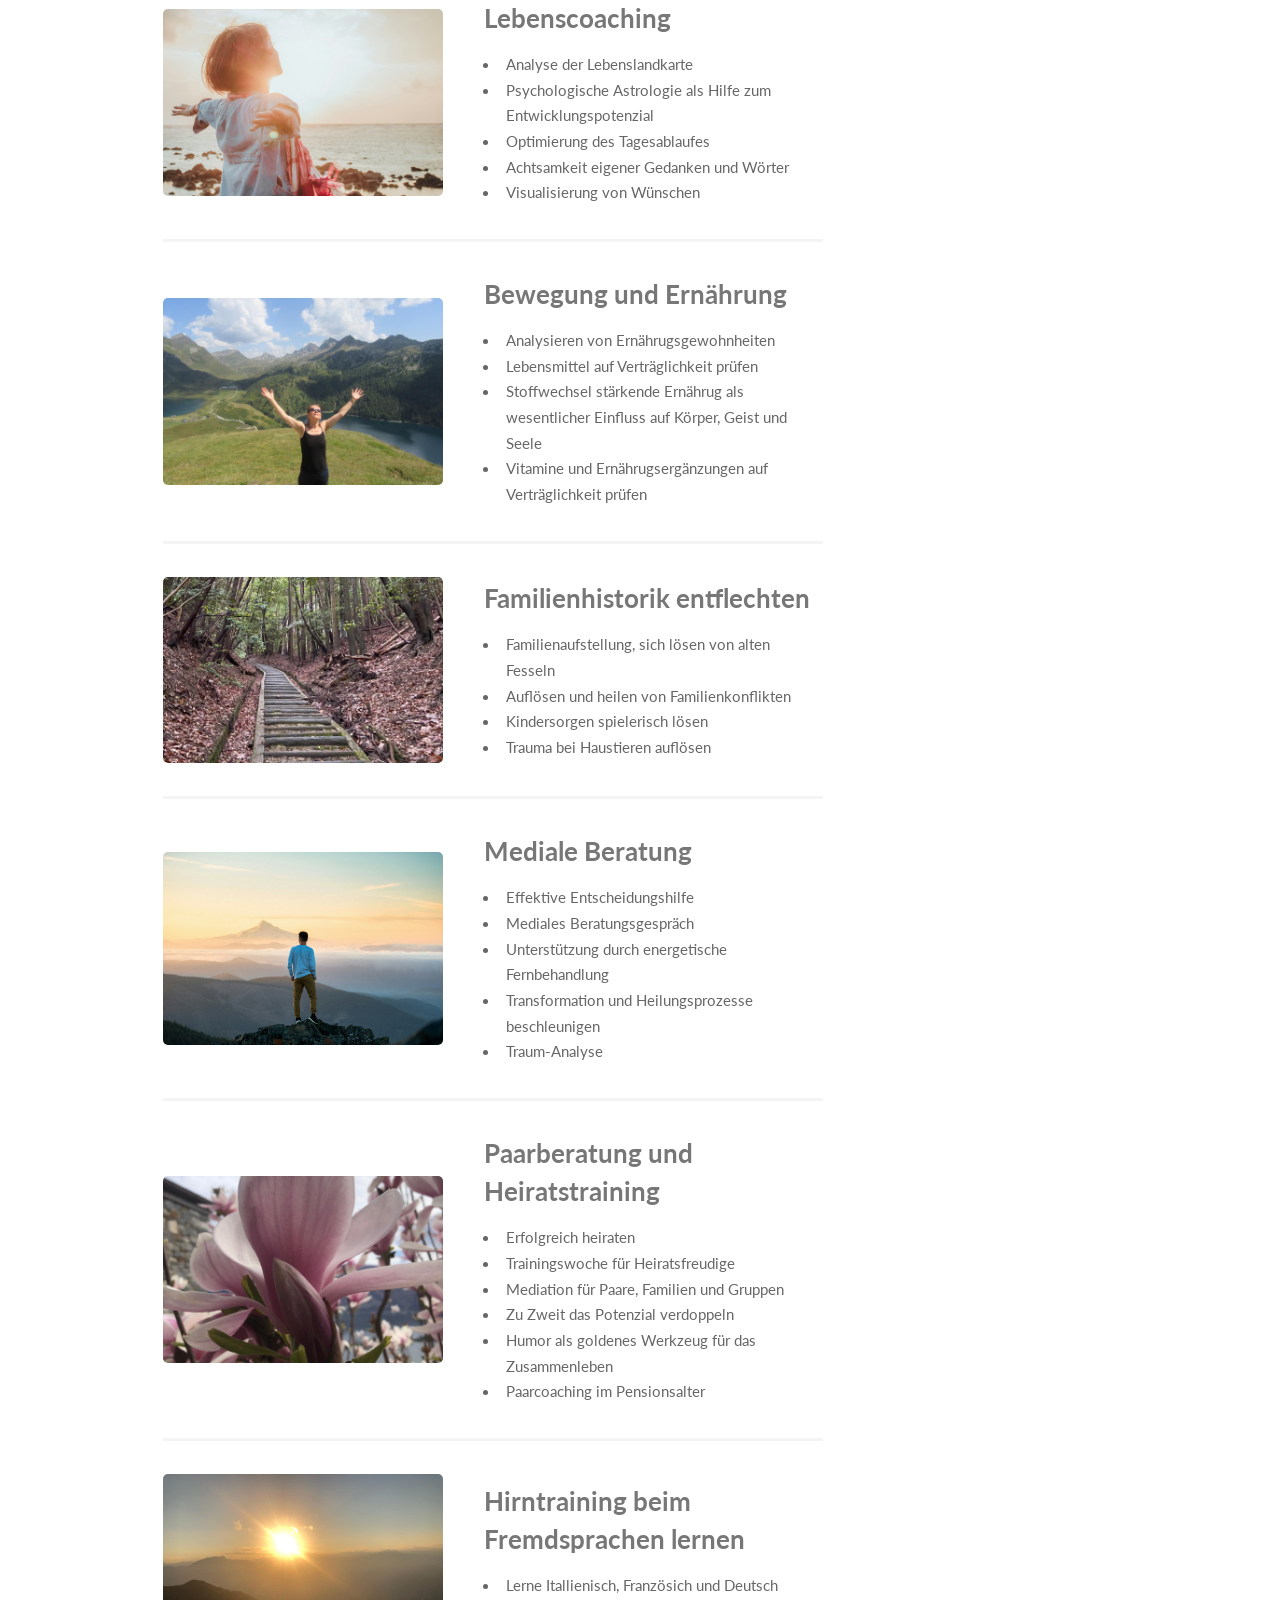
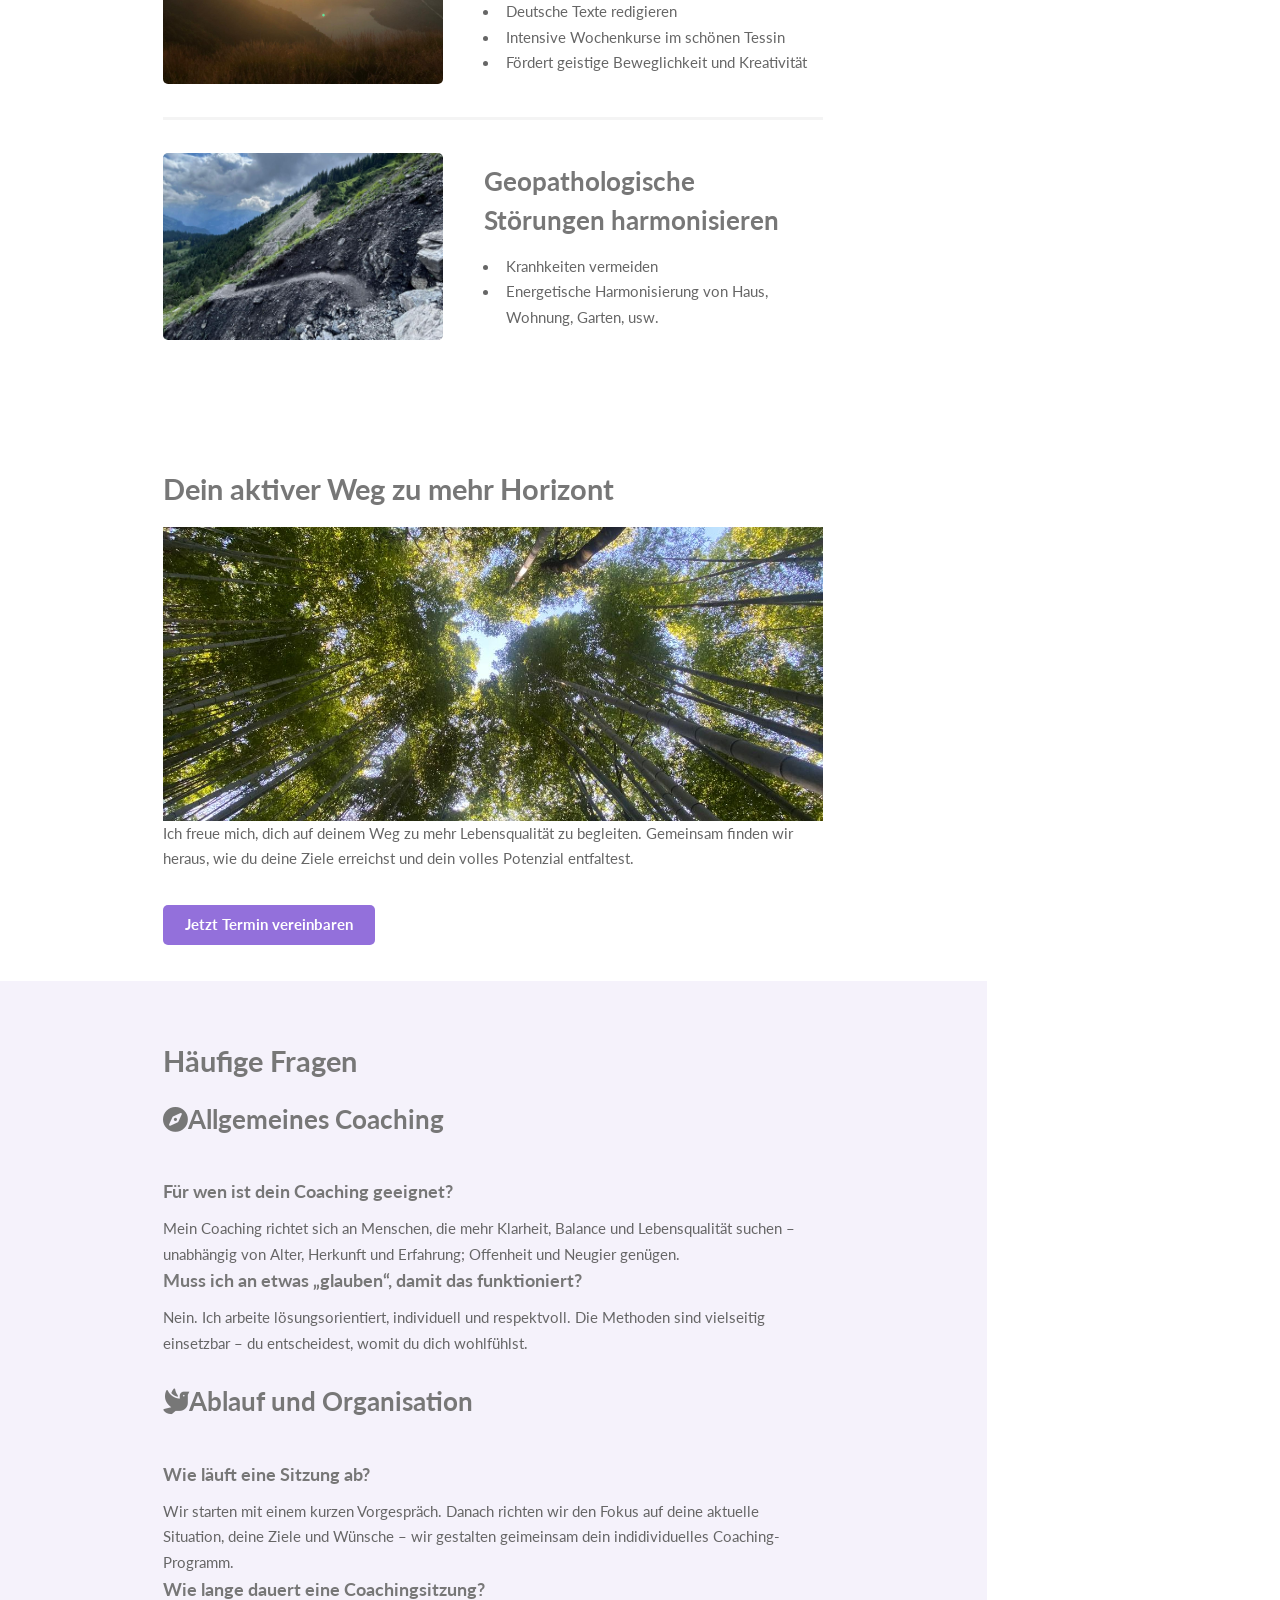
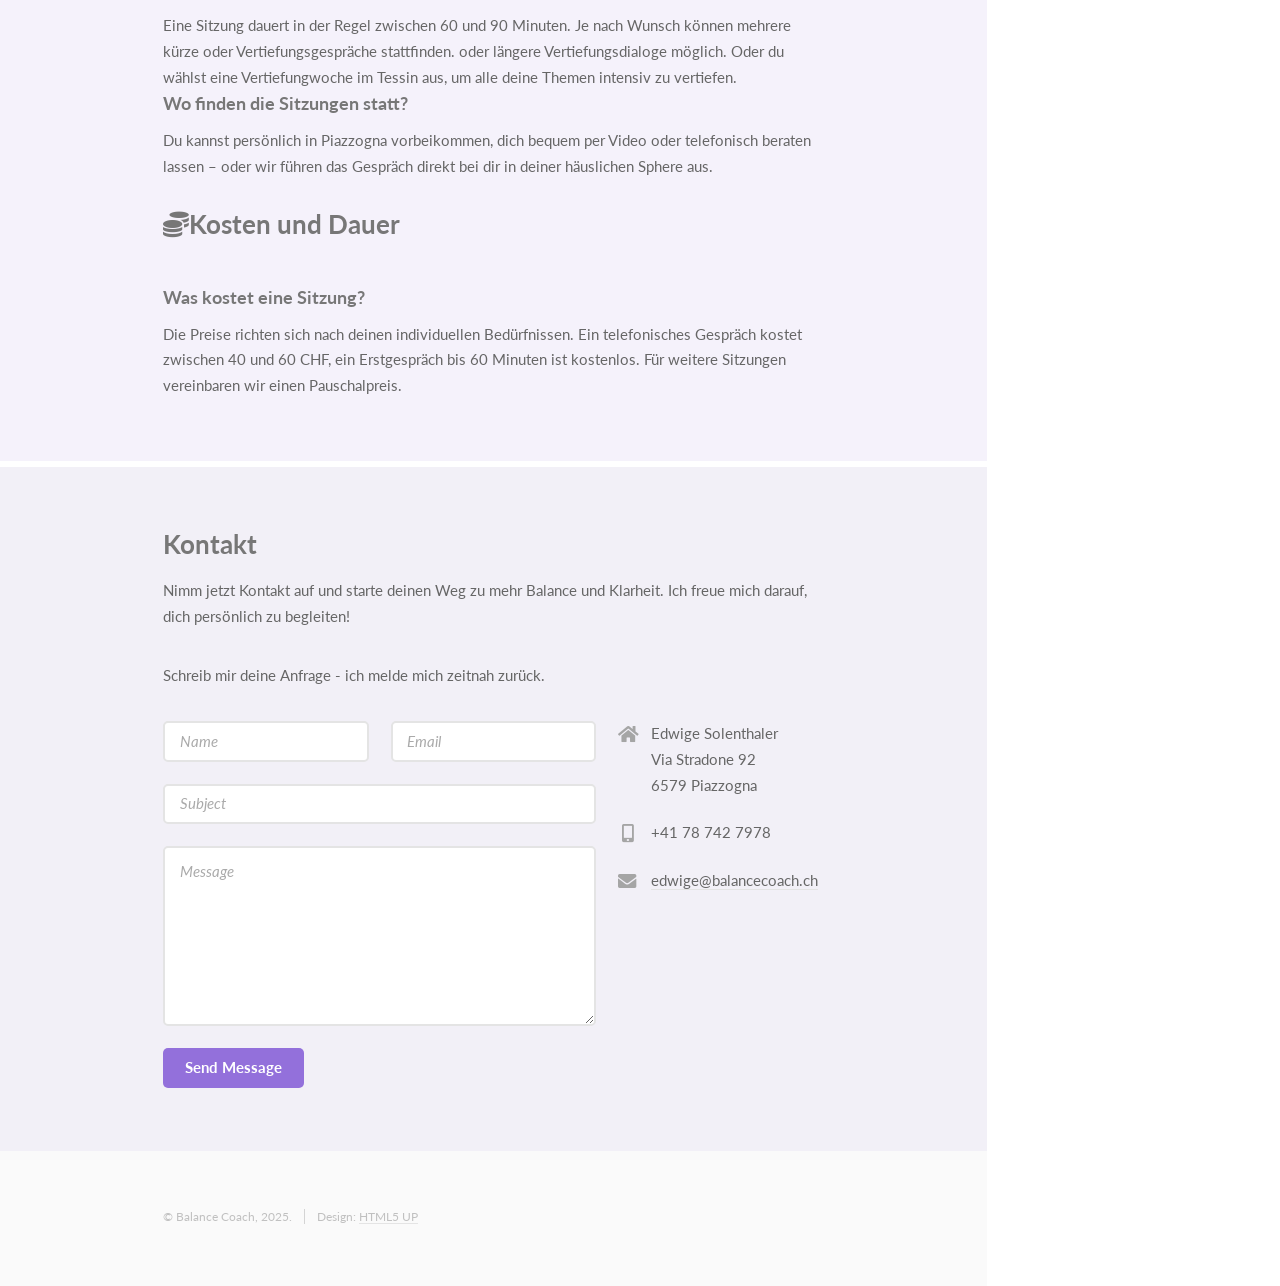
==== commit e5d93cb0: "Corrections" ====
--- a/index.html
+++ b/index.html
@@ -27,7 +27,7 @@
 					<span class="image avatar"><img src="images/avatar.png" alt="" /></span>
 					<h1 id="logo"><a href="#">Edwige Solenthaler</a></h1>
 						
-					<p>"Finde deinen Weg – wir gestalten ihn gemeinsam."</p> 
+					<p>"Finde deinen Weg – ich begleite dich zum <em>Savoir-vivre</em>."</p> 
 				</header>
 				<nav id="nav">
 					<ul>
@@ -76,12 +76,12 @@
 								<dl class="service-grid">
 								<div class="service-item">
 								<dt><i class="icon solid fa-leaf"></i> Lebenscoaching</dt>
-								<dd>Individuelle Begleitung zur persönlichen Weiterentwicklung und Zielerreichung.</dd>
+								<dd>Sicher auf der Zielgeraden mit individueller Begleitung zur persönlichen Weiterentwicklung.</dd>
 							</div>
 
 							<div class="service-item">
 								<dt><i class="fas fa-heart"></i> Paarberatung</dt>
-								<dd>Stärkung von Kommunikation und Beziehungskompetenz für Paare.</dd>
+								<dd>Stärkung der Beziehungskompetenz durch verbesserte Kommunikation.</dd>
 							</div>
 
 							<div class="service-item">
@@ -111,7 +111,7 @@
 							<section id="xx">
 								<div class="container">
 									<h2>Coaching Angebot im Detail</h2>
-									<p>Mein Coaching-Angebot unterstützen dich ganzheitlich – von der Lösung innerer Blockaden über die Harmonisierung deiner Beziehungen bis hin zur Stärkung deiner körperlichen und energetischen Gesundheit. </p>
+									<p>Mein Coaching-Angebot unterstützen dich ganzheitlich – von der Lösung innerer Blockaden über die Harmonisierung deiner Beziehungen, bis hin zur Stärkung deiner körperlichen und energetischen Gesundheit. </p>
 									<div class="features">
 										<article>
 											<a href="#" class="image"><img src="images/Offene Arme.jpg" alt="" /></a>
@@ -119,19 +119,19 @@
 												<h3>Lebenscoaching</h3>
 												<ul>
 													<li>Analyse der Lebenslandkarte</li>
-													<li>Psychologische Astrologie als Hilfe zur Entwicklungspotenzial</li>
+													<li>Psychologische Astrologie als Hilfe zum Entwicklungspotenzial</li>
 													<li>Optimierung des Tagesablaufes</li>
-													<li>Achtsamkeit eigener Gedanken und Wörtern</li>
+													<li>Achtsamkeit eigener Gedanken und Wörter</li>
                                                     <li>Visualisierung von Wünschen</li>
 												</ul>
 											</div>
 										</article>
 										<article>
-											<a href="#" class="image"><img src="images/levi-guzman-zdSoe8za6Hs-unsplash.jpg" alt="" /></a>
+											<a href="#" class="image"><img src="images/Arme oben.jpg" alt="" /></a>
 											<div class="inner">
 												<h3>Bewegung und Ernährung</h3>
 												<ul>
-													<li>Ernährugsgewohnheiten analysiert</li>
+													<li>Analysieren von Ernährugsgewohnheiten</li>
 													<li>Lebensmittel auf Verträglichkeit prüfen</li>
 													<li>Stoffwechsel stärkende Ernährug als wesentlicher Einfluss auf Körper, Geist und Seele</li>
 													<li>Vitamine und Ernährugsergänzungen auf Verträglichkeit prüfen</li>
@@ -146,7 +146,7 @@
 													<li>Familienaufstellung, sich lösen von alten Fesseln</li>
 													<li>Auflösen und heilen von Familienkonflikten</li>
 													<li>Kindersorgen spielerisch lösen</li>
-													<li>Trauma bei Haustiere auflösen</li>
+													<li>Trauma bei Haustieren auflösen</li>
 												</ul>	
 											</div>
 											
@@ -172,8 +172,8 @@
 												<ul>
 													<li>Erfolgreich heiraten</li>
 													<li>Trainingswoche für Heiratsfreudige</li>
-													<li>Mediations für Paare, Familien und Gruppen</li>
-													<li>Zur Zweit das Potenzial verdoppeln</li>
+													<li>Mediation für Paare, Familien und Gruppen</li>
+													<li>Zu Zweit das Potenzial verdoppeln</li>
 													<li>Humor als goldenes Werkzeug für das Zusammenleben</li>
 													<li>Paarcoaching im Pensionsalter</li>
 												</ul>	
@@ -235,12 +235,12 @@
 										<h3><i class="fas fa-dove"></i>Ablauf und Organisation</h3></br>
 											<h4><dt>Wie läuft eine Sitzung ab?</dt></h4>
 												<dd>
-													Wir starten mit einem kurzen Vorgespräch. Danach richten wir den Fokus auf deine aktuelle Situation, deine Ziele und Wünsche – wir Gestalten geimeinsam dein indidividuelles Coaching-Programm.
+													Wir starten mit einem kurzen Vorgespräch. Danach richten wir den Fokus auf deine aktuelle Situation, deine Ziele und Wünsche – wir gestalten geimeinsam dein indidividuelles Coaching-Programm.
 												</dd>
 
 												<h4><dt>Wie lange dauert eine Coachingsitzung?</dt></h4>
 												<dd>
-													Eine Sitzung dauert in der Regel zwischen 60 und 90 Minuten. Bei Bedarf sind auch kürzere Impuls-Gespräche oder längere Vertiefungen möglich. Oder du wählst eine Vertiefungwoche im Tessin aus, um alle deine Themen intensiv zu vertiefen.
+													Eine Sitzung dauert in der Regel zwischen 60 und 90 Minuten. Je nach Wunsch können mehrere kürze oder Vertiefungsgespräche stattfinden. oder längere Vertiefungsdialoge möglich. Oder du wählst eine Vertiefungwoche im Tessin aus, um alle deine Themen intensiv zu vertiefen.
 												</dd>
 
 												<h4><dt>Wo finden die Sitzungen statt?</dt></h4>
--- a/assets/css/main.css
+++ b/assets/css/main.css
@@ -1793,6 +1793,12 @@
 				max-width: calc(100% - 3.375em);
 			}
 
+			.button.button.primary {
+				margin: 1em 0 0 0; /* Example: top margin 2em, others 0 */
+				display: block;     /* Optional: makes the button full width */
+				width: 100%;        /* Optional: makes the button full width */
+				text-align: center; /* Optional: center the text */
+			}
 		}
 
 /* Section/Article */
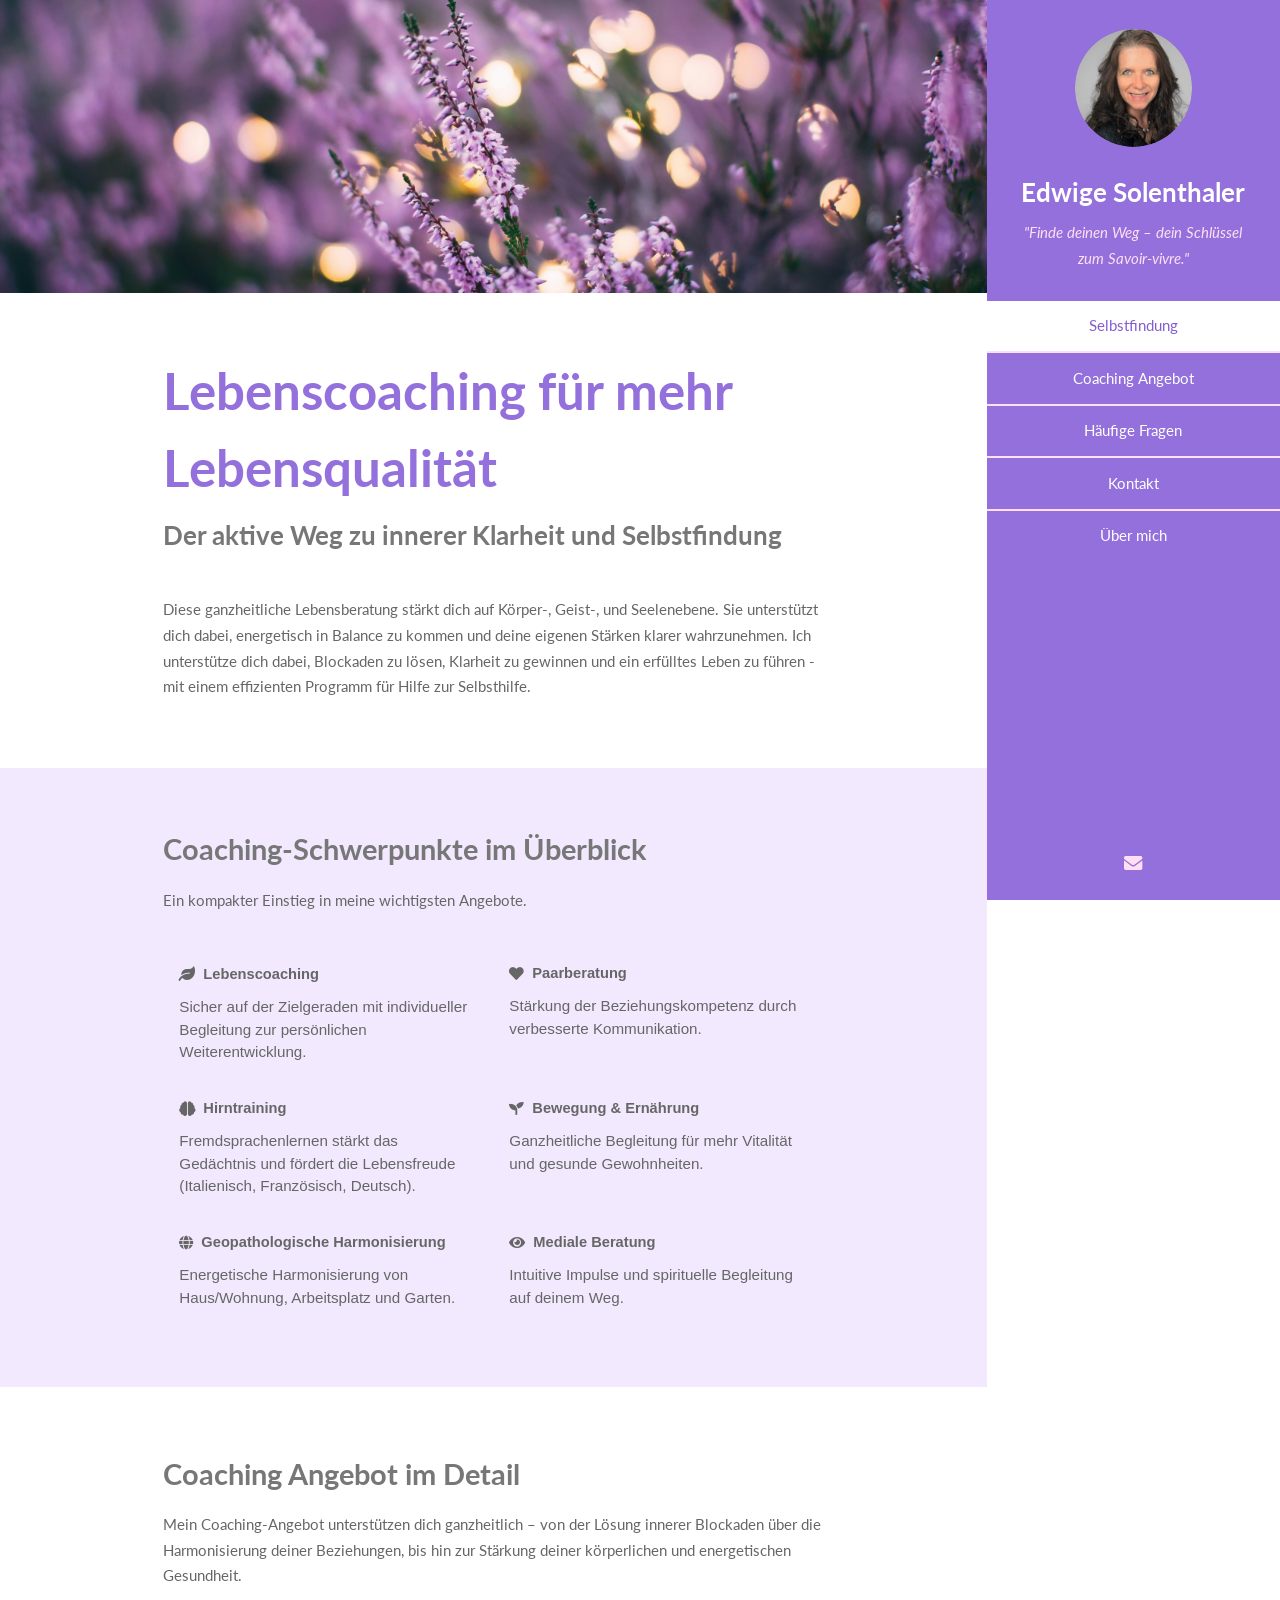
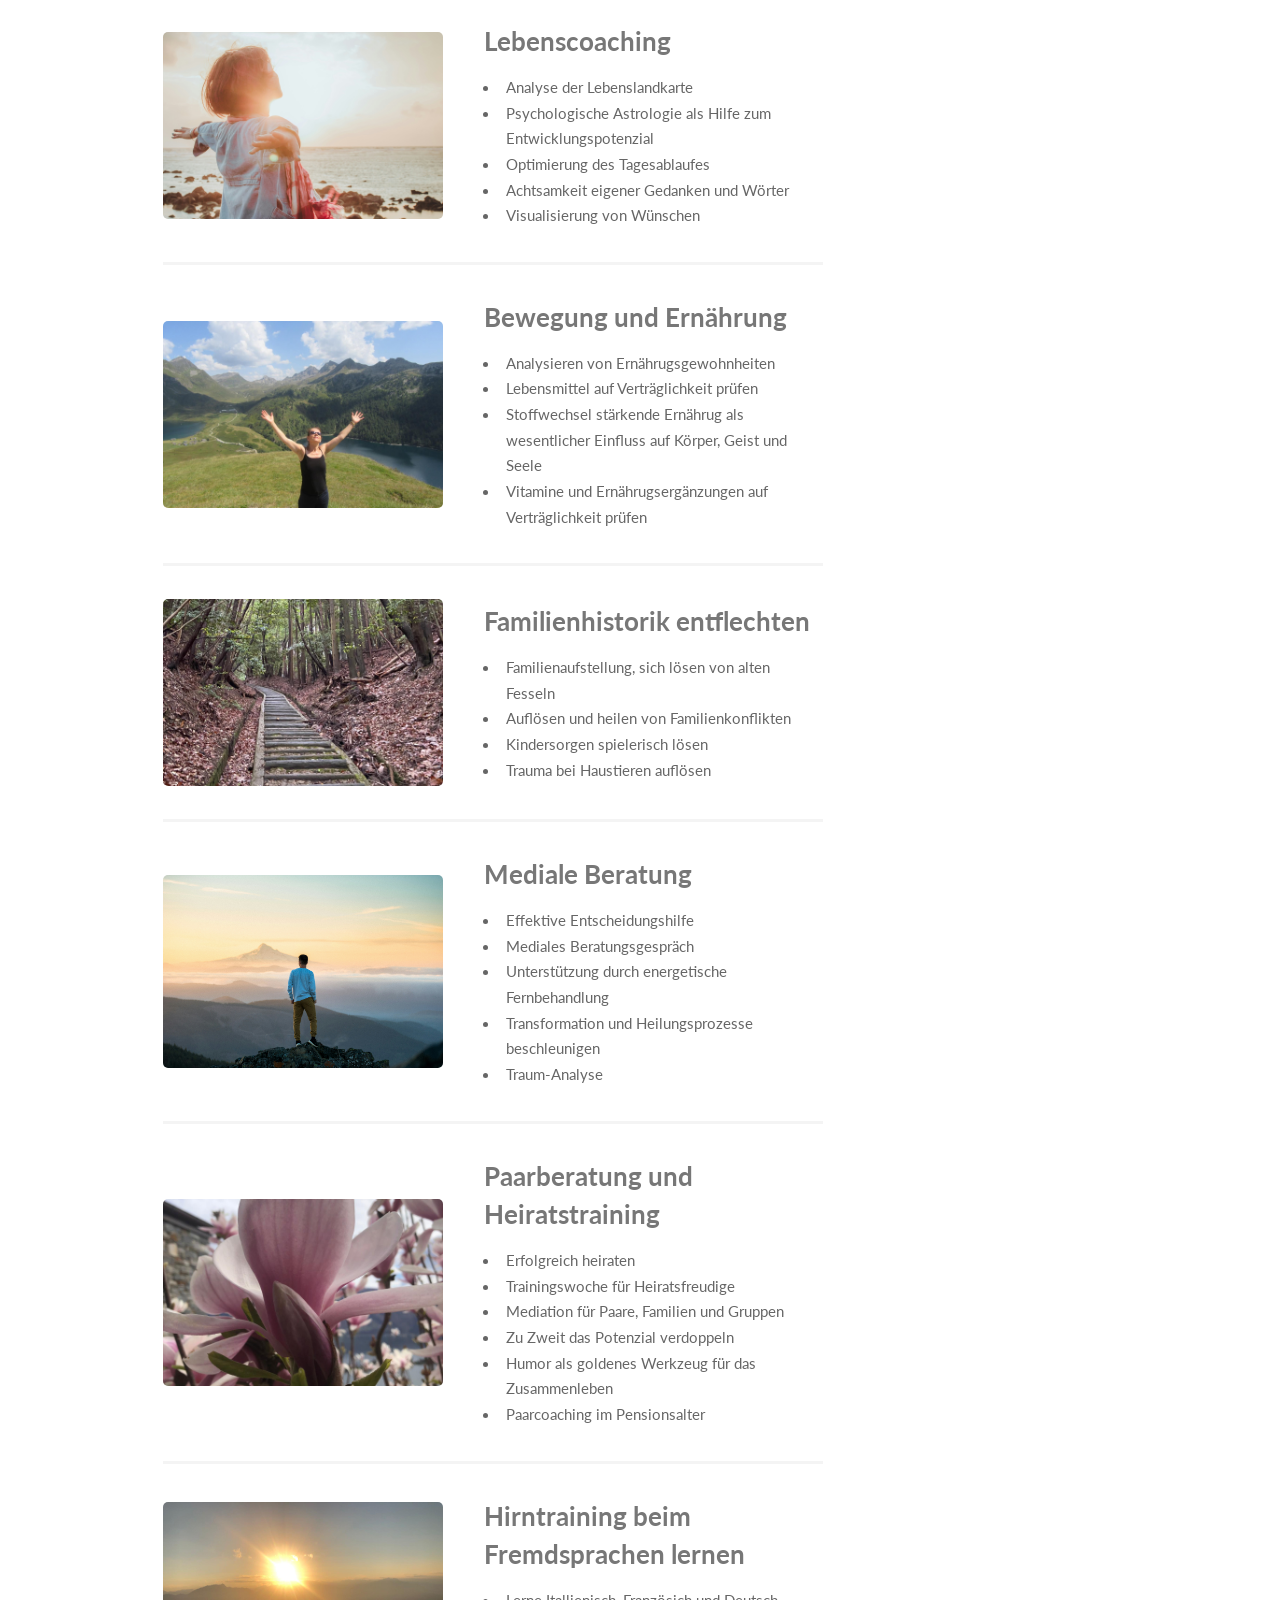
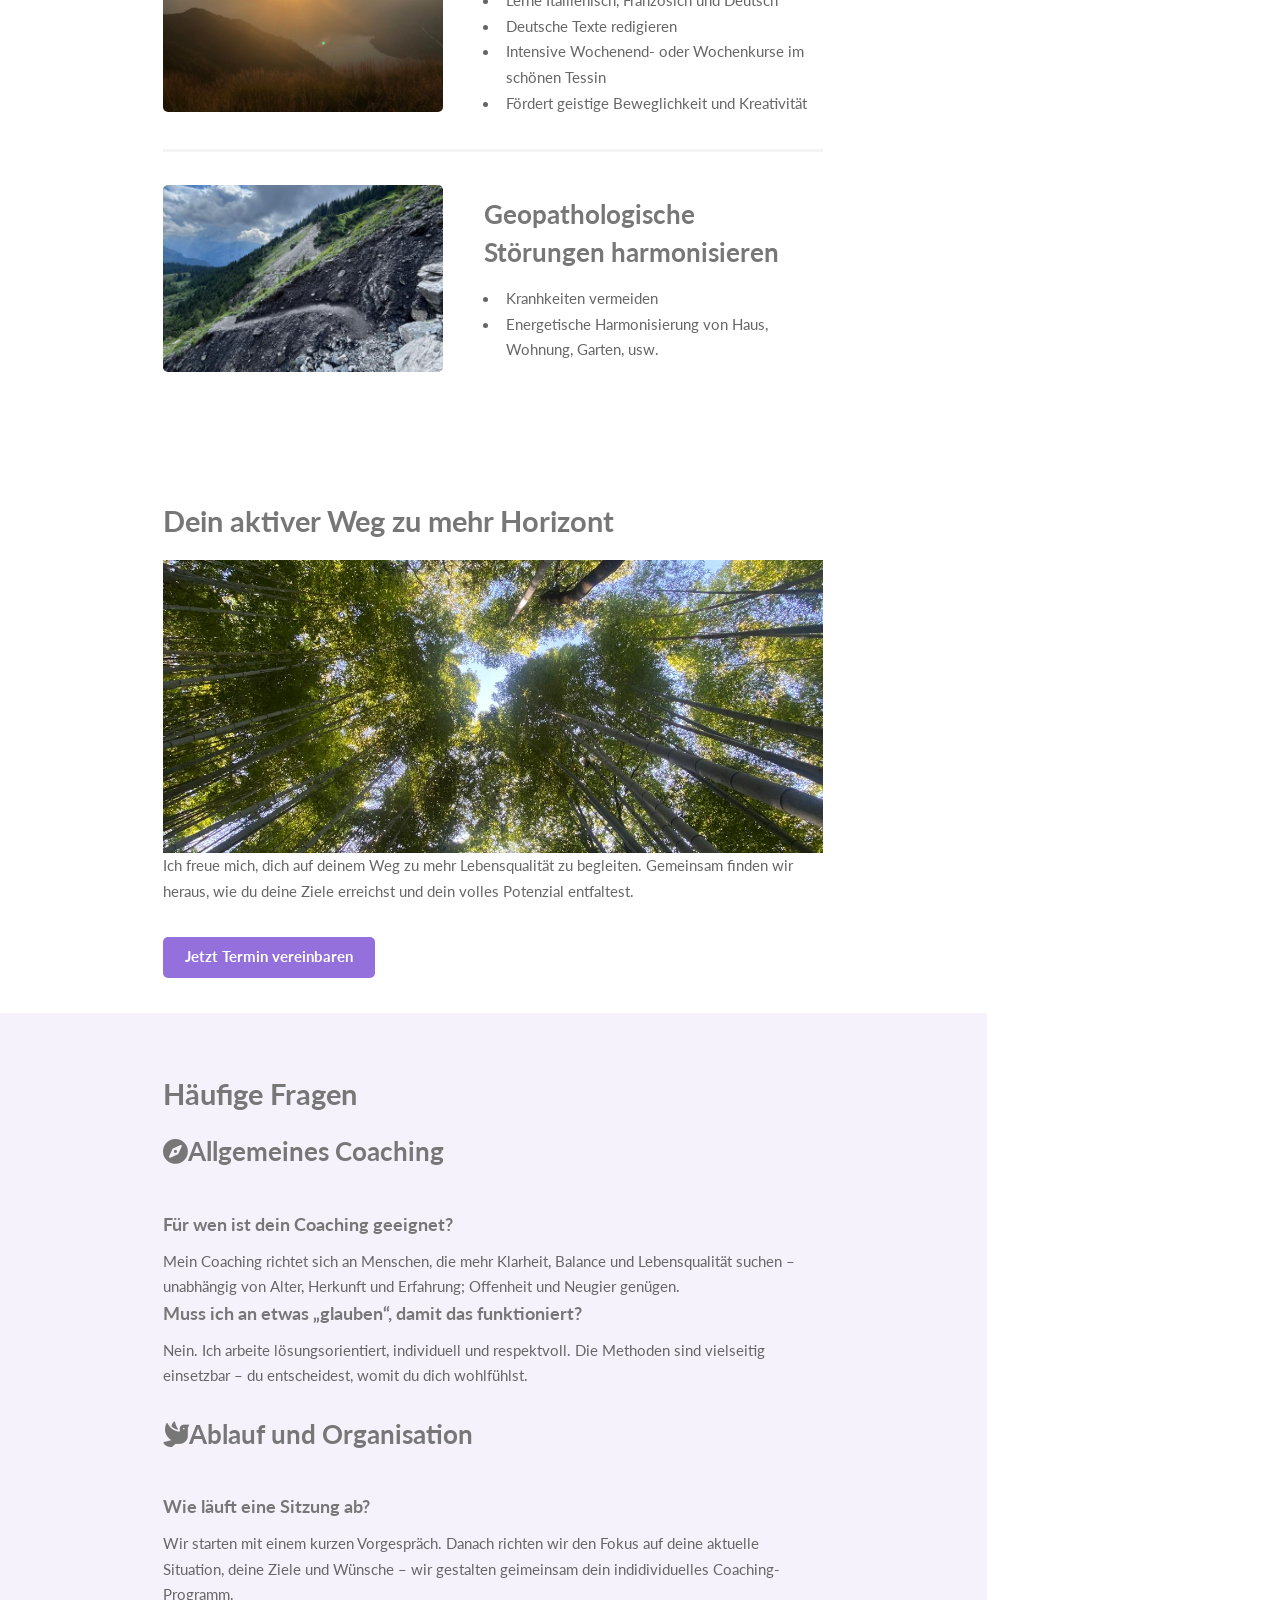
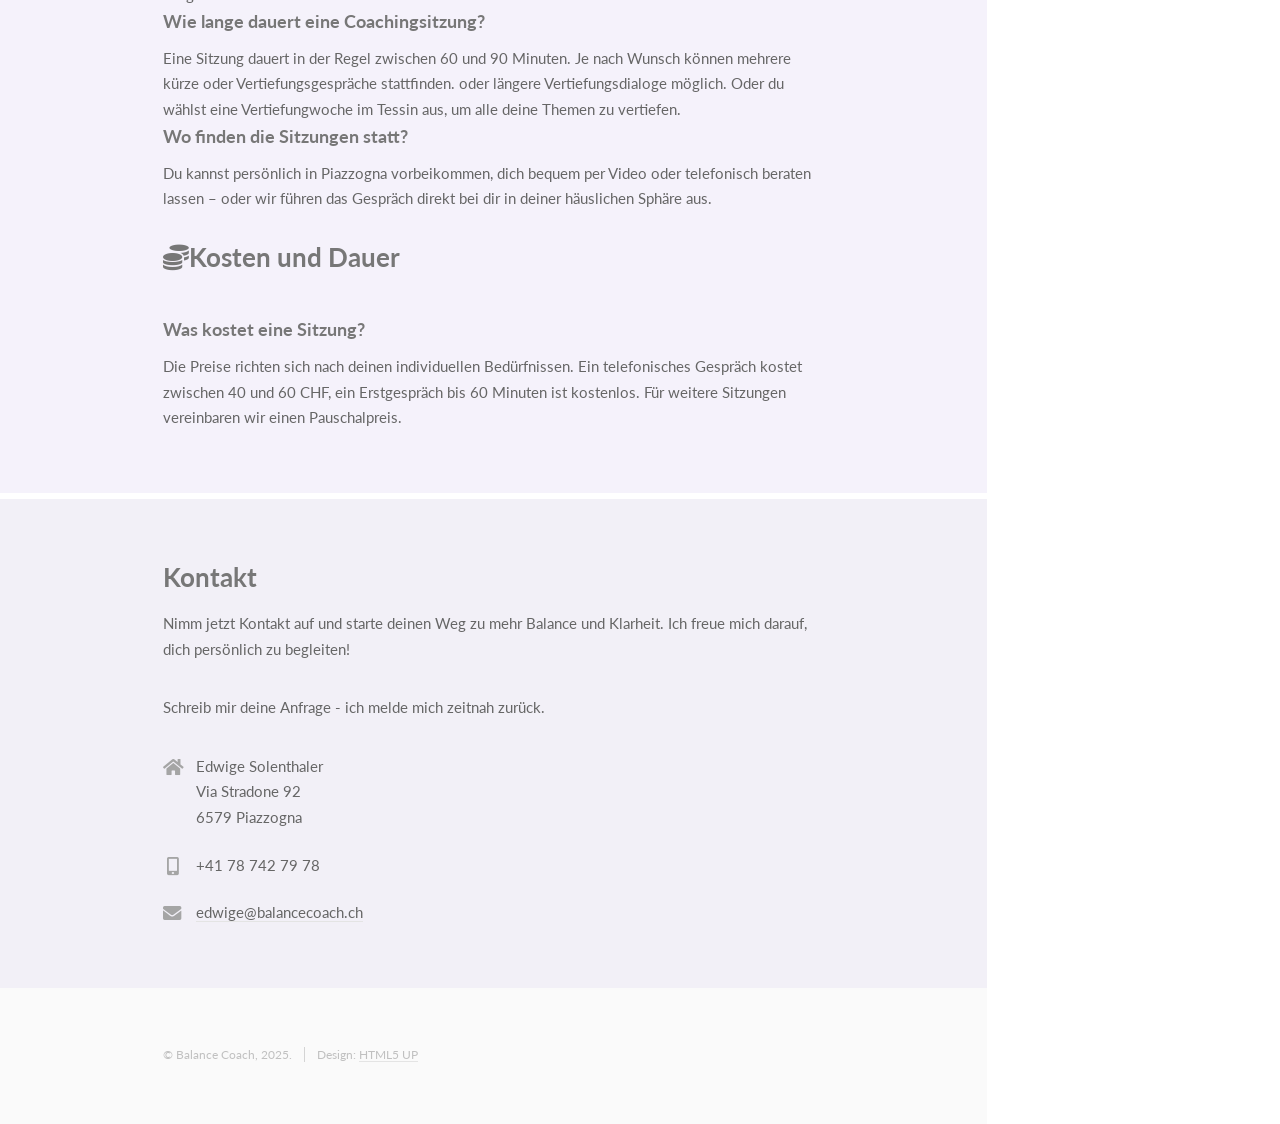
==== commit a1f90e43: "Text corrections" ====
--- a/index.html
+++ b/index.html
@@ -27,7 +27,7 @@
 					<span class="image avatar"><img src="images/avatar.png" alt="" /></span>
 					<h1 id="logo"><a href="#">Edwige Solenthaler</a></h1>
 						
-					<p>"Finde deinen Weg – ich begleite dich zum <em>Savoir-vivre</em>."</p> 
+					<p>"Finde deinen Weg – dein Schlüssel zum <em>Savoir-vivre</em>."</p> 
 				</header>
 				<nav id="nav">
 					<ul>
@@ -63,9 +63,9 @@
 								<div class="container">
 									<header class="major">
 										<h2 lang="de">Lebenscoaching für mehr Lebensqualität</h2>
-										<p><span lang="de">Der aktive Weg zu innerer Klarheit und Selbstfindung.</span> </p>
+										<p><span lang="de">Der aktive Weg zu innerer Klarheit und Selbstfindung</span> </p>
 									</header>
-									<p>Diese ganzheitliche Lebensberatung strärkt dich auf Körper-, Geist-, und Seelenebene. Sie unterstützt dich dabei, energetisch in Balance zu kommen und deine eigenen Stärken klarer wahrzunehmen. Ich unterstütze dich dabei, Blockaden zu lösen, Klarheit zu gewinnen und ein erfülltes Leben zu führen - mit einem effizienten Programm für Hilfe zur Selbsthilfe.</p>
+									<p>Diese ganzheitliche Lebensberatung stärkt dich auf Körper-, Geist-, und Seelenebene. Sie unterstützt dich dabei, energetisch in Balance zu kommen und deine eigenen Stärken klarer wahrzunehmen. Ich unterstütze dich dabei, Blockaden zu lösen, Klarheit zu gewinnen und ein erfülltes Leben zu führen - mit einem effizienten Programm für Hilfe zur Selbsthilfe.</p>
 								</div>
 							</section>
 
@@ -86,17 +86,17 @@
 
 							<div class="service-item">
 								<dt><i class="fas fa-brain"></i> Hirntraining</dt>
-								<dd>Kognitive Unterstützung beim Fremdsprachenlernen.</dd>
+								<dd>Fremdsprachenlernen stärkt das Gedächtnis und fördert die Lebensfreude (Italienisch, Französisch, Deutsch).</dd>
 							</div>
 
 							<div class="service-item">
 								<dt><i class="fas fa-seedling"></i> Bewegung & Ernährung</dt>
-								<dd>Ganzheitliche Begleitung für Vitalität und gesunde Gewohnheiten.</dd>
+								<dd>Ganzheitliche Begleitung für mehr Vitalität und gesunde Gewohnheiten.</dd>
 							</div>
 
 							<div class="service-item">
 								<dt><i class="fas fa-globe"></i> Geopathologische Harmonisierung</dt>
-								<dd>Energetische Ausgleichsarbeit für dein räumliches Umfeld.</dd>
+								<dd>Energetische Harmonisierung von Haus/Wohnung, Arbeitsplatz und Garten.</dd>
 							</div>
 
 							<div class="service-item">
@@ -186,7 +186,7 @@
 												<ul>
 													<li>Lerne Itallienisch, Französich und Deutsch</li>
 													<li>Deutsche Texte redigieren</li>
-													<li>Intensive Wochenkurse im schönen Tessin</li>
+													<li>Intensive Wochenend- oder Wochenkurse im schönen Tessin</li>
 													<li>Fördert geistige Beweglichkeit und Kreativität</li>
 												</ul>	
 											</div>
@@ -240,12 +240,12 @@
 
 												<h4><dt>Wie lange dauert eine Coachingsitzung?</dt></h4>
 												<dd>
-													Eine Sitzung dauert in der Regel zwischen 60 und 90 Minuten. Je nach Wunsch können mehrere kürze oder Vertiefungsgespräche stattfinden. oder längere Vertiefungsdialoge möglich. Oder du wählst eine Vertiefungwoche im Tessin aus, um alle deine Themen intensiv zu vertiefen.
+													Eine Sitzung dauert in der Regel zwischen 60 und 90 Minuten. Je nach Wunsch können mehrere kürze oder Vertiefungsgespräche stattfinden. oder längere Vertiefungsdialoge möglich. Oder du wählst eine Vertiefungwoche im Tessin aus, um alle deine Themen zu vertiefen.
 												</dd>
 
 												<h4><dt>Wo finden die Sitzungen statt?</dt></h4>
 												<dd>
-													Du kannst persönlich in Piazzogna vorbeikommen, dich bequem per Video oder telefonisch beraten lassen – oder wir führen das Gespräch direkt bei dir in deiner häuslichen Sphere aus.
+													Du kannst persönlich in Piazzogna vorbeikommen, dich bequem per Video oder telefonisch beraten lassen – oder wir führen das Gespräch direkt bei dir in deiner häuslichen Sphäre aus.
 												</dd></br>
 										<h3><i class="fas fa-coins"></i>Kosten und Dauer</h3></br>		
 											<h4><dt>Was kostet eine Sitzung?</dt></h4>
@@ -264,7 +264,7 @@
 									<h3>Kontakt</h3>
 									<p>Nimm jetzt Kontakt auf und starte deinen Weg zu mehr Balance und Klarheit. Ich freue mich darauf, dich persönlich zu begleiten! </p>
 										<p></p>Schreib mir deine Anfrage - ich melde mich zeitnah zurück.</p>
-									<div class="row">
+									<!--<div class="row">
 										<div class="col-8 col-12-xsmall"> 
 											<form method="post" action="#">	
 												<div class="row gtr-uniform">
@@ -275,12 +275,12 @@
 													<div class="col-12">
 														<ul class="actions">
 															<li><input type="submit" class="primary" value="Send Message" /></li>
-															<!-- <li><input type="reset" value="Reset Form" /></li> -->
+															<li><input type="reset" value="Reset Form" /></li> 
 														</ul>
 													</div>
 												</div>
 											</form>
-										</div>
+										</div> -->
 										<div class="col-4 col-12-xsmall">
 											<ul class="labeled-icons">
 												<li>
@@ -291,7 +291,7 @@
 												</li>
 												<li>
 													<h3 class="icon solid fa-mobile-alt"><span class="label">Mobilnummer</span></h3>
-													+41 78 742 7978
+													+41 78 742 79 78
 												</li>
 												<li>
 													<h3 class="icon solid fa-envelope"><span class="label">Email</span></h3>
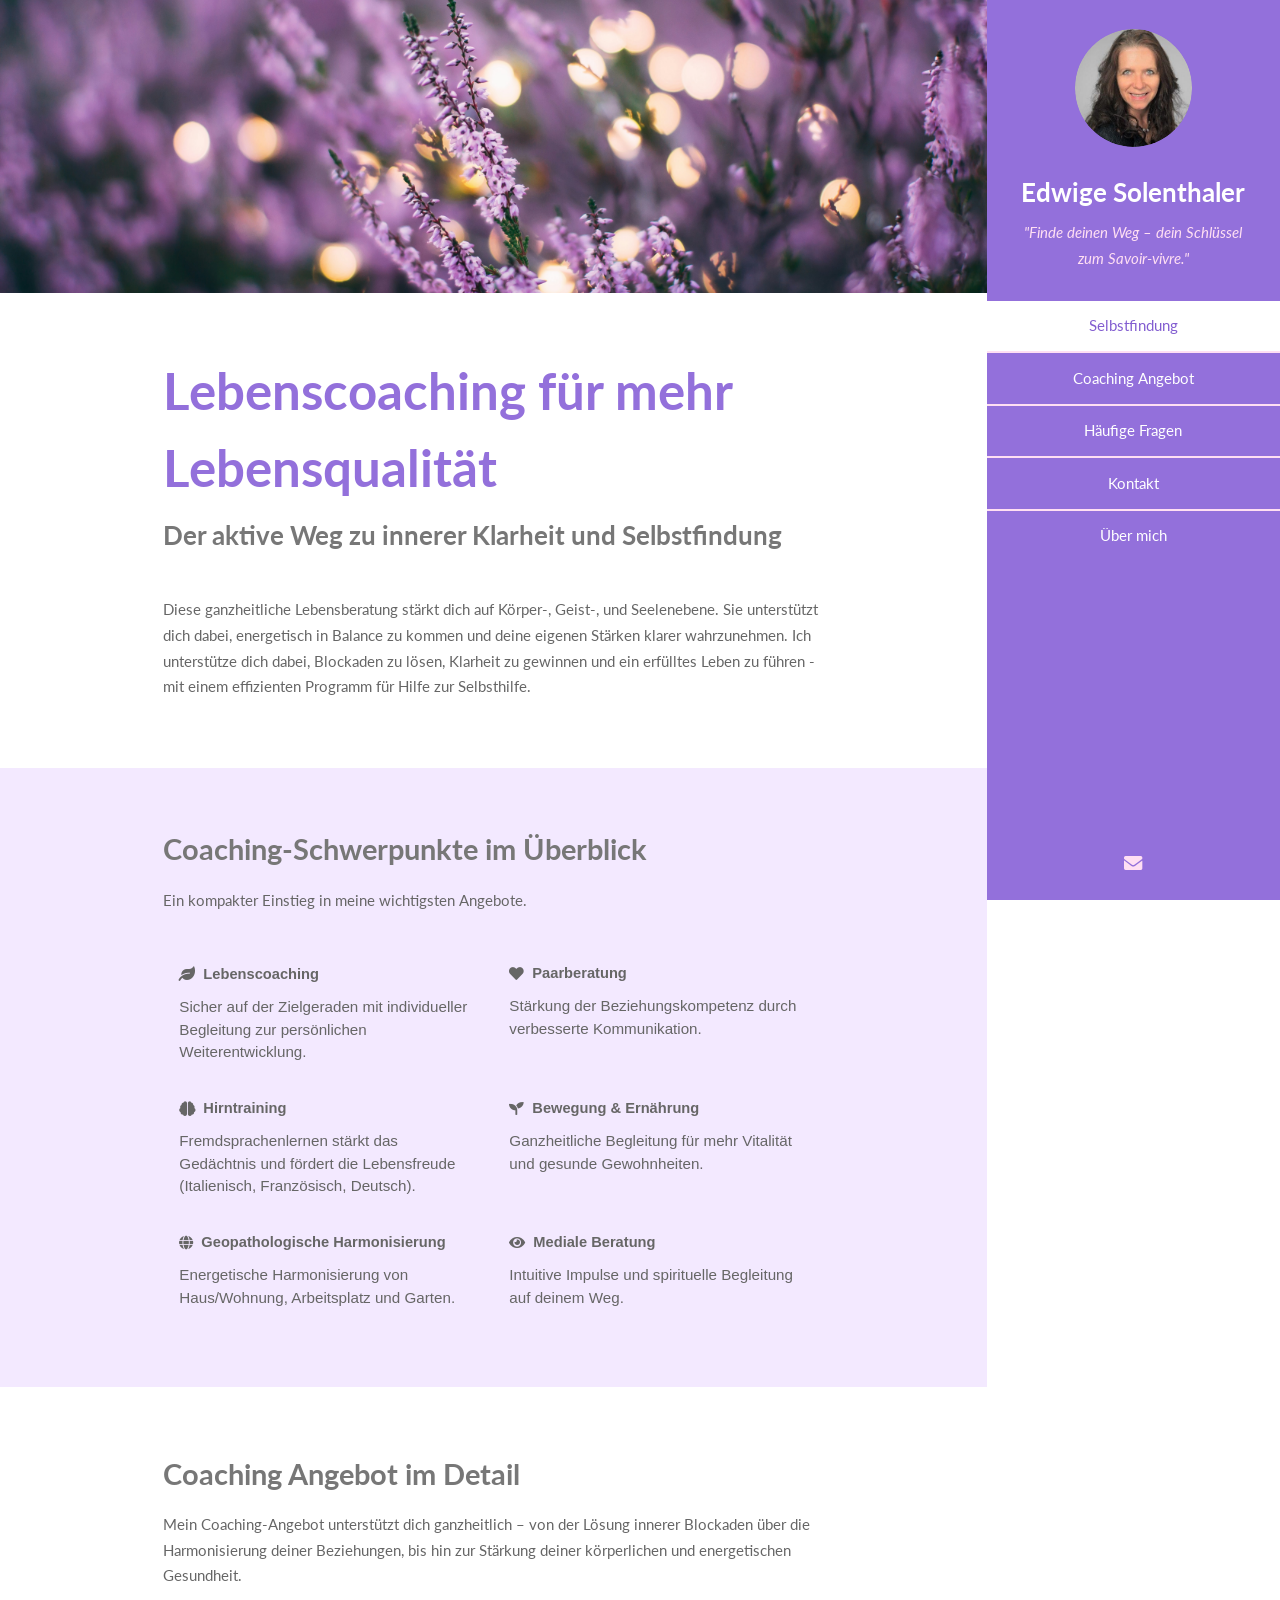
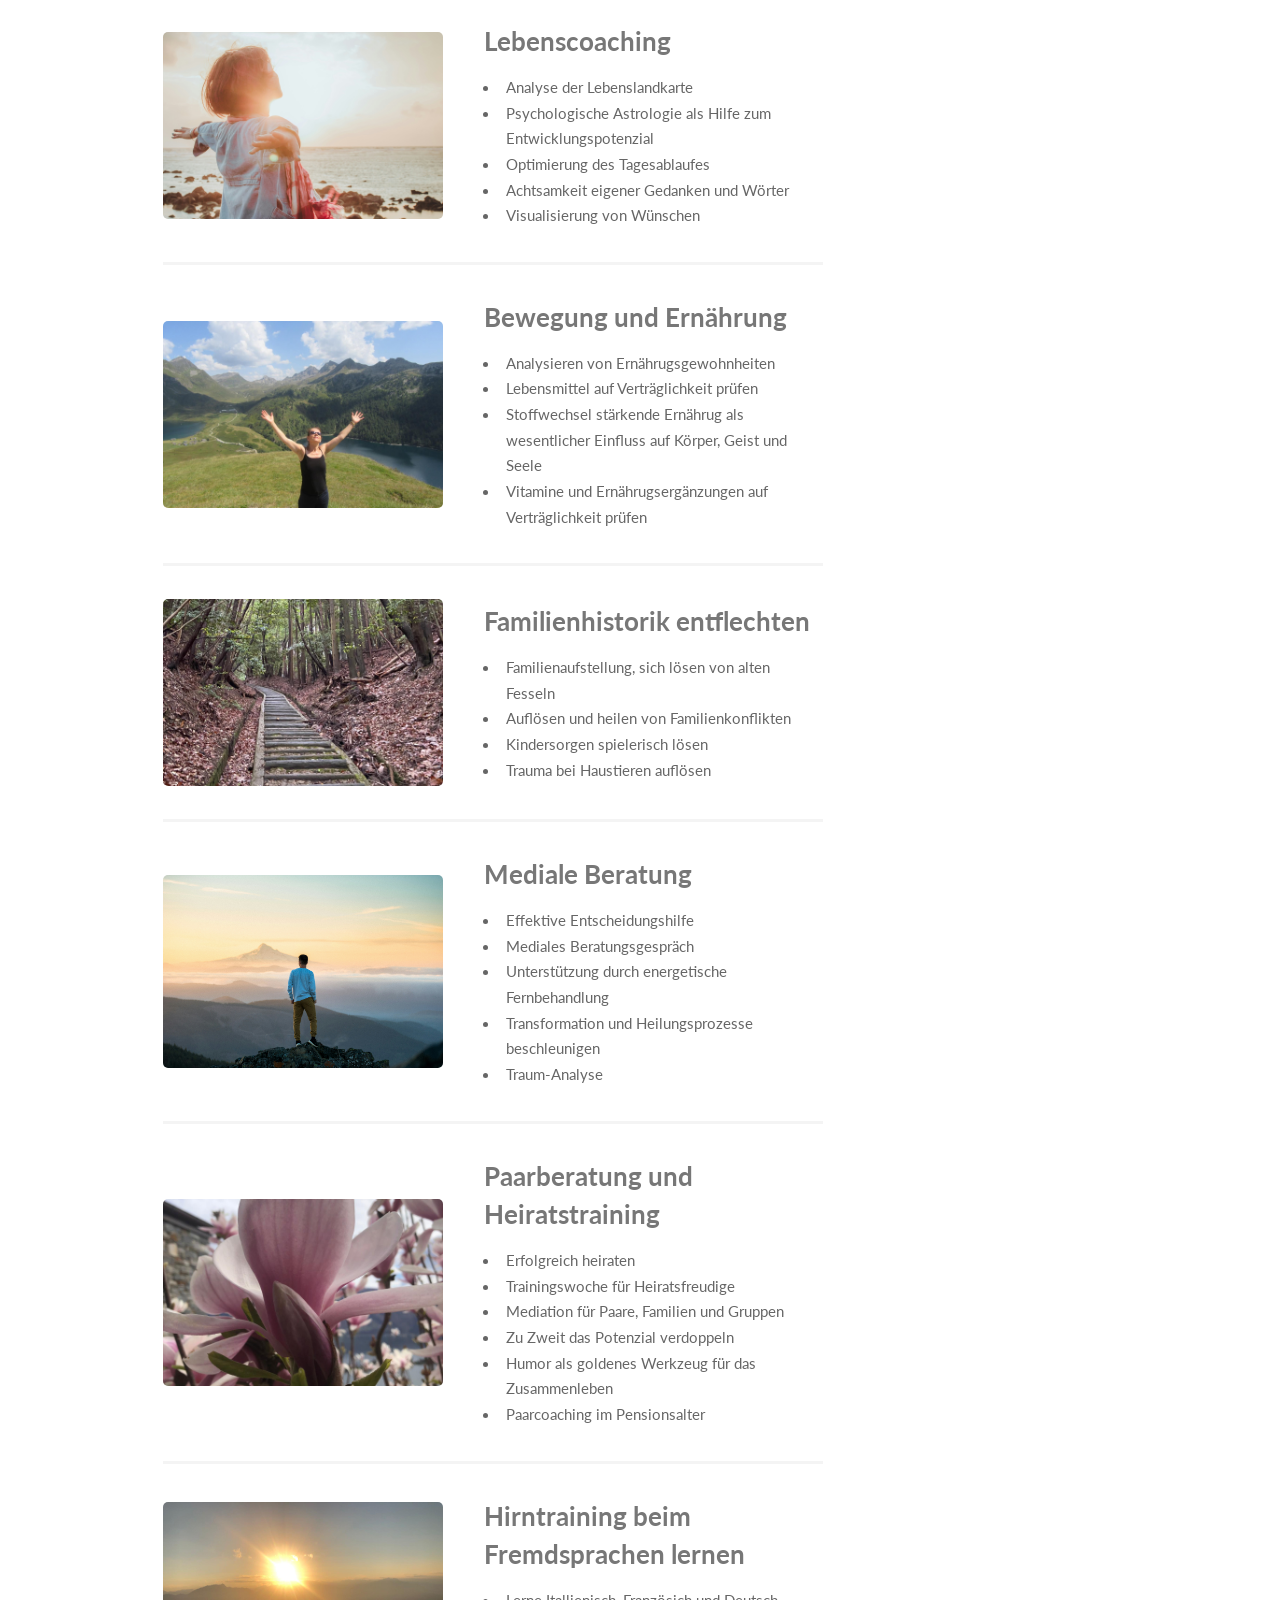
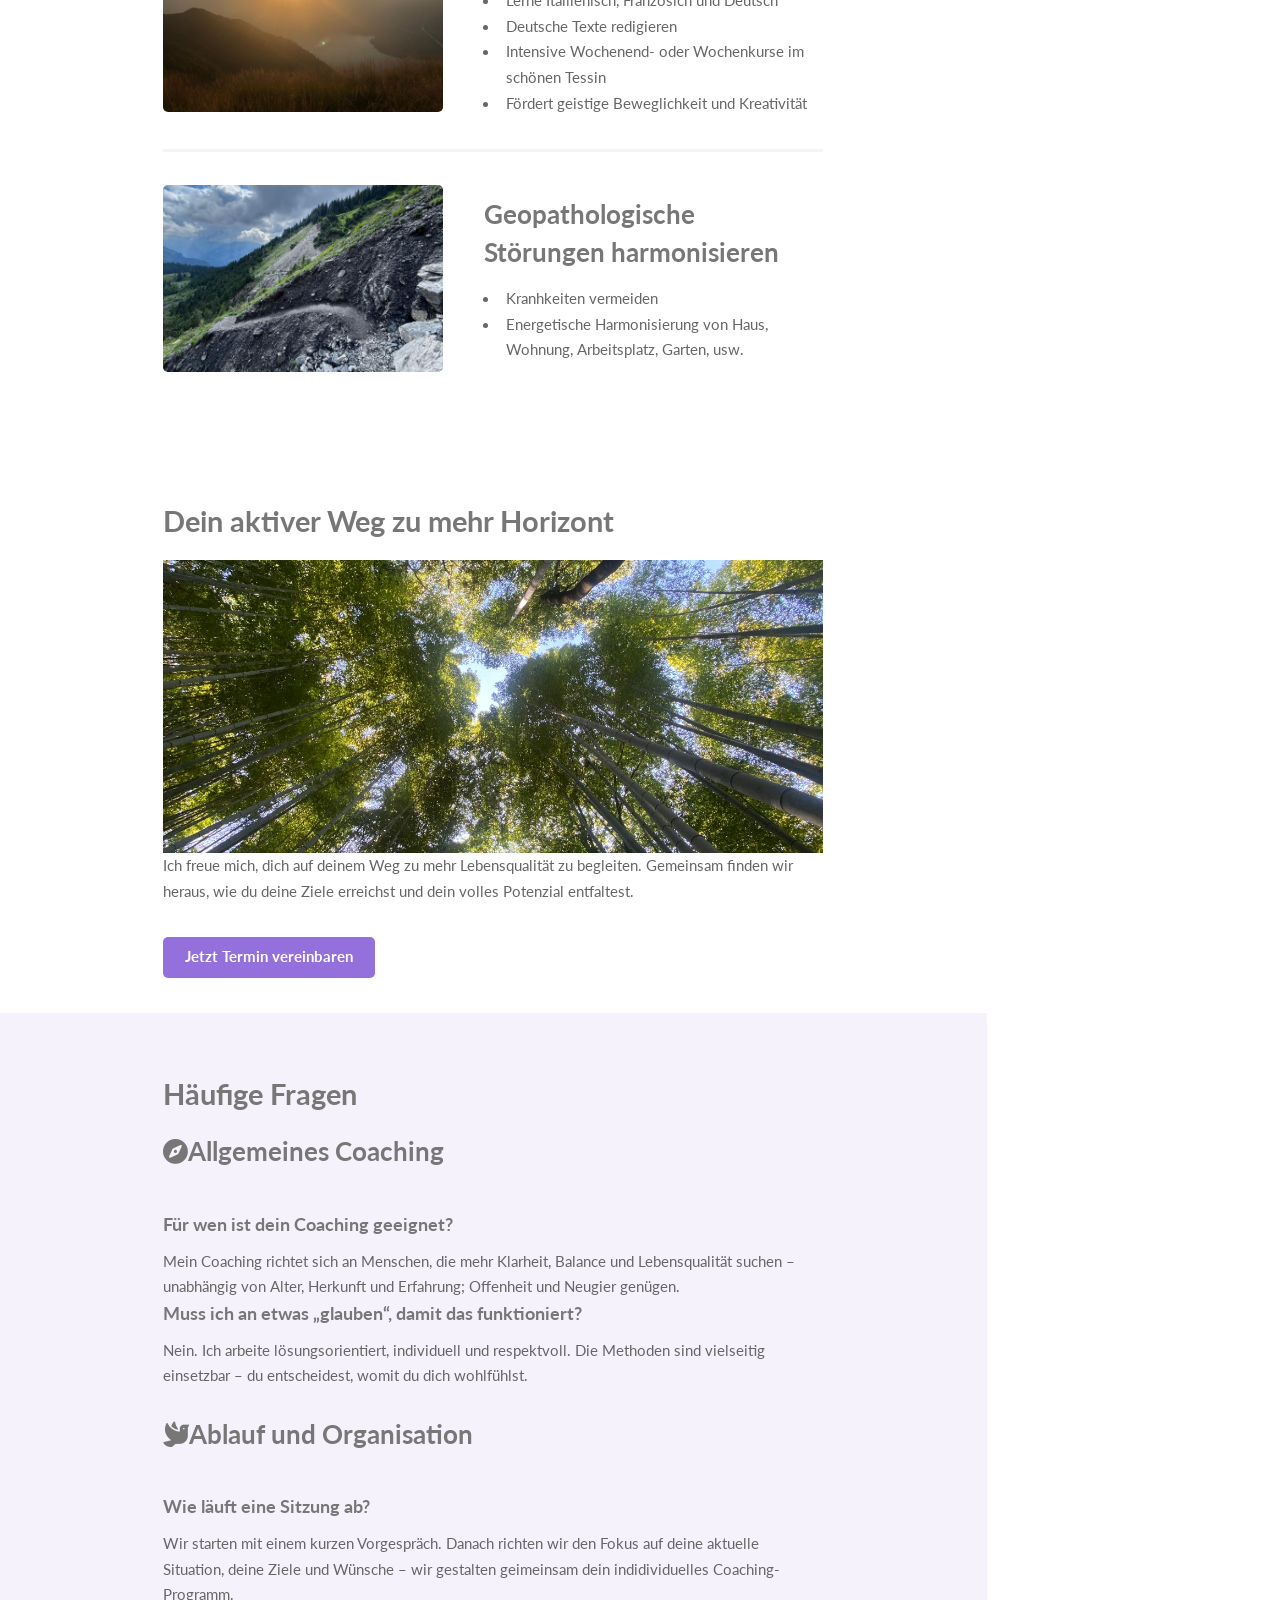
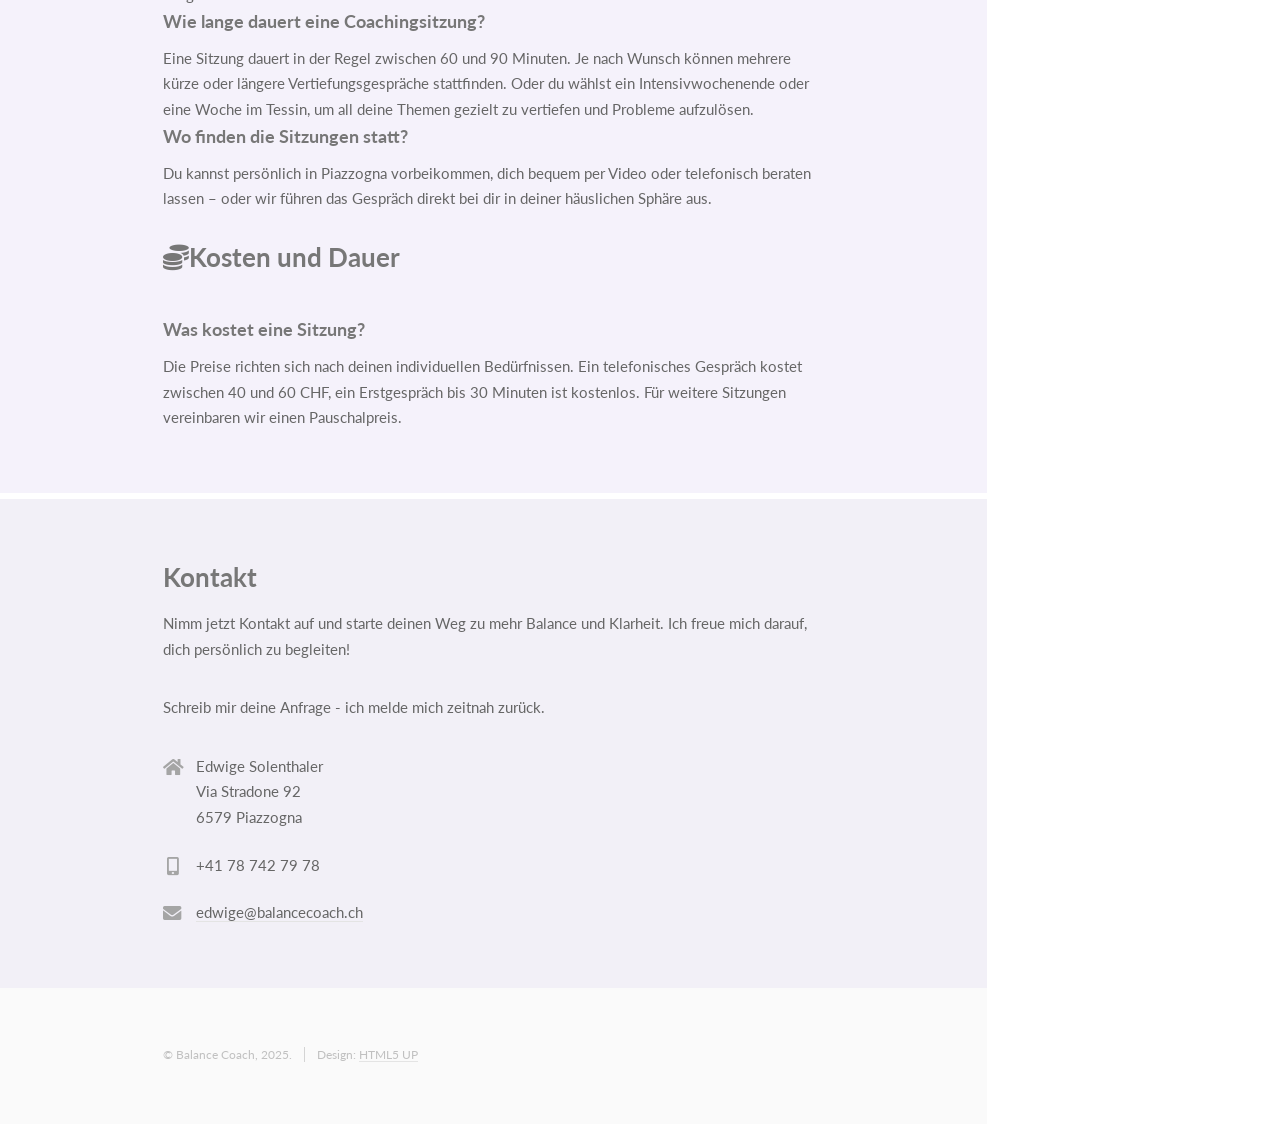
==== commit 963d19d6: "Corrections and SEO improvements made to index.html and about.html." ====
--- a/index.html
+++ b/index.html
@@ -6,18 +6,37 @@
 -->
 <html lang="de">
 	<head>
-		<title>Edwige Solenthaler - Balance Coach</title>
+		<title>Lebenscoach in der Schweiz – Edwige Solenthaler | Für mehr Balance & Klarheit</title>
 		<link rel="icon" type="image/png" sizes="32x32" href="images/favicon.ico">
 		<meta charset="utf-8" />
 		<meta name="viewport" content="width=device-width, initial-scale=1, user-scalable=no" />
+		<meta name="description" content="Ich bin Edwige Solenthaler, Lebenscoach in Tessin, Bern und Zürich. Ich helfe Menschen, Stress abzubauen, innere Balance zu finden und Klarheit zu gewinnen.">
 		<link rel="stylesheet" href="assets/css/main.css" />
 		<meta property="og:site_name" content="Balance Coach">
-		<meta property="og:title" content="Edwige Solenthaler - Balance Coach">
-		<meta property="og:description" content="Der aktive Weg zu innerer Klarheit und Selbstfindung. Meine ganzheitliche Lebensberatung unterstützt Körper, Geist und Seele durch Methoden wie psychologische Astrologie, Familienaufstellung und energetische Harmonisierung.">
+		<meta property="og:title" content="Lebenscoach in der Schweiz – Edwige Solenthaler | Für mehr Balance & Klarheit">
+		<meta property="og:description" content="Ich bin Edwige Solenthaler, Lebenscoach in der Schweiz. Ich helfe Menschen, Stress abzubauen, innere Balance zu finden und Klarheit zu gewinnen.">
 		<meta property="og:image" content="images/daiga-ellaby-ClWvcrkBhMY-unsplash.jpg">
 		<meta property="og:url" url="https://balancecoach.ch">
 		<meta property="og:type" content="website">
 		<meta property="og:locale" content="de_CH">
+		<script type="application/ld+json">
+			{
+			"@context": "https://schema.org",
+			"@type": "LocalBusiness",
+			"name": "Lebenscoach in der Schweiz – Edwige Solenthaler | Für mehr Balance & Klarheit",
+			"address": {
+				"@type": "PostalAddress",
+				"streetAddress": "Via Stradone 92",
+				"addressLocality": "Piazzogna",
+				"postalCode": "6579",
+				"addressCountry": "CH"
+			},
+			"telephone": "+41 78 742 79 78",
+			"url": "https://www.balancecoach.ch",
+			"description": "Ich bin Edwige Solenthaler, Lebenscoach in der Schweiz. Ich helfe Menschen, Stress abzubauen, innere Balance zu finden und Klarheit zu gewinnen."
+			"areaServed": ["Schweiz","Tessin", "Zürich", "Bern"]
+			}
+			</script>
 	</head>
 	<body class="is-preload">
 
@@ -40,7 +59,7 @@
 				</nav>
 				<footer>
 					<ul class="icons">
-						<li><a href="#" class="icon solid fa-envelope"><span class="label">Email</span></a></li>
+						<li><a href="mailto:edwige@lebenscoach.ch" class="icon solid fa-envelope"><span class="label">Email</span></a></li>
 					</ul>
 				</footer>
 			</section>
@@ -111,7 +130,7 @@
 							<section id="xx">
 								<div class="container">
 									<h2>Coaching Angebot im Detail</h2>
-									<p>Mein Coaching-Angebot unterstützen dich ganzheitlich – von der Lösung innerer Blockaden über die Harmonisierung deiner Beziehungen, bis hin zur Stärkung deiner körperlichen und energetischen Gesundheit. </p>
+									<p>Mein Coaching-Angebot unterstützt dich ganzheitlich – von der Lösung innerer Blockaden über die Harmonisierung deiner Beziehungen, bis hin zur Stärkung deiner körperlichen und energetischen Gesundheit. </p>
 									<div class="features">
 										<article>
 											<a href="#" class="image"><img src="images/Offene Arme.jpg" alt="" /></a>
@@ -197,7 +216,7 @@
 												<h3>Geopathologische Störungen harmonisieren</h3>
 												<ul>
 													<li>Kranhkeiten vermeiden</li>
-													<li>Energetische Harmonisierung von Haus, Wohnung, Garten, usw.</li>
+													<li>Energetische Harmonisierung von Haus, Wohnung, Arbeitsplatz, Garten, usw.</li>
 												</ul>	
 											</div>
 										</article>
@@ -240,7 +259,7 @@
 
 												<h4><dt>Wie lange dauert eine Coachingsitzung?</dt></h4>
 												<dd>
-													Eine Sitzung dauert in der Regel zwischen 60 und 90 Minuten. Je nach Wunsch können mehrere kürze oder Vertiefungsgespräche stattfinden. oder längere Vertiefungsdialoge möglich. Oder du wählst eine Vertiefungwoche im Tessin aus, um alle deine Themen zu vertiefen.
+													Eine Sitzung dauert in der Regel zwischen 60 und 90 Minuten. Je nach Wunsch können mehrere kürze oder längere Vertiefungsgespräche stattfinden. Oder du wählst ein Intensivwochenende oder eine Woche im Tessin, um all deine Themen gezielt zu vertiefen und Probleme aufzulösen.
 												</dd>
 
 												<h4><dt>Wo finden die Sitzungen statt?</dt></h4>
@@ -250,7 +269,7 @@
 										<h3><i class="fas fa-coins"></i>Kosten und Dauer</h3></br>		
 											<h4><dt>Was kostet eine Sitzung?</dt></h4>
 											<dd>
-												Die Preise richten sich nach deinen individuellen Bedürfnissen. Ein telefonisches Gespräch kostet zwischen 40 und 60 CHF, ein Erstgespräch bis 60 Minuten ist kostenlos. Für weitere Sitzungen vereinbaren wir einen Pauschalpreis.
+												Die Preise richten sich nach deinen individuellen Bedürfnissen. Ein telefonisches Gespräch kostet zwischen 40 und 60 CHF, ein Erstgespräch bis 30 Minuten ist kostenlos. Für weitere Sitzungen vereinbaren wir einen Pauschalpreis.
 											</dd>
 									</dl>
 								</div>
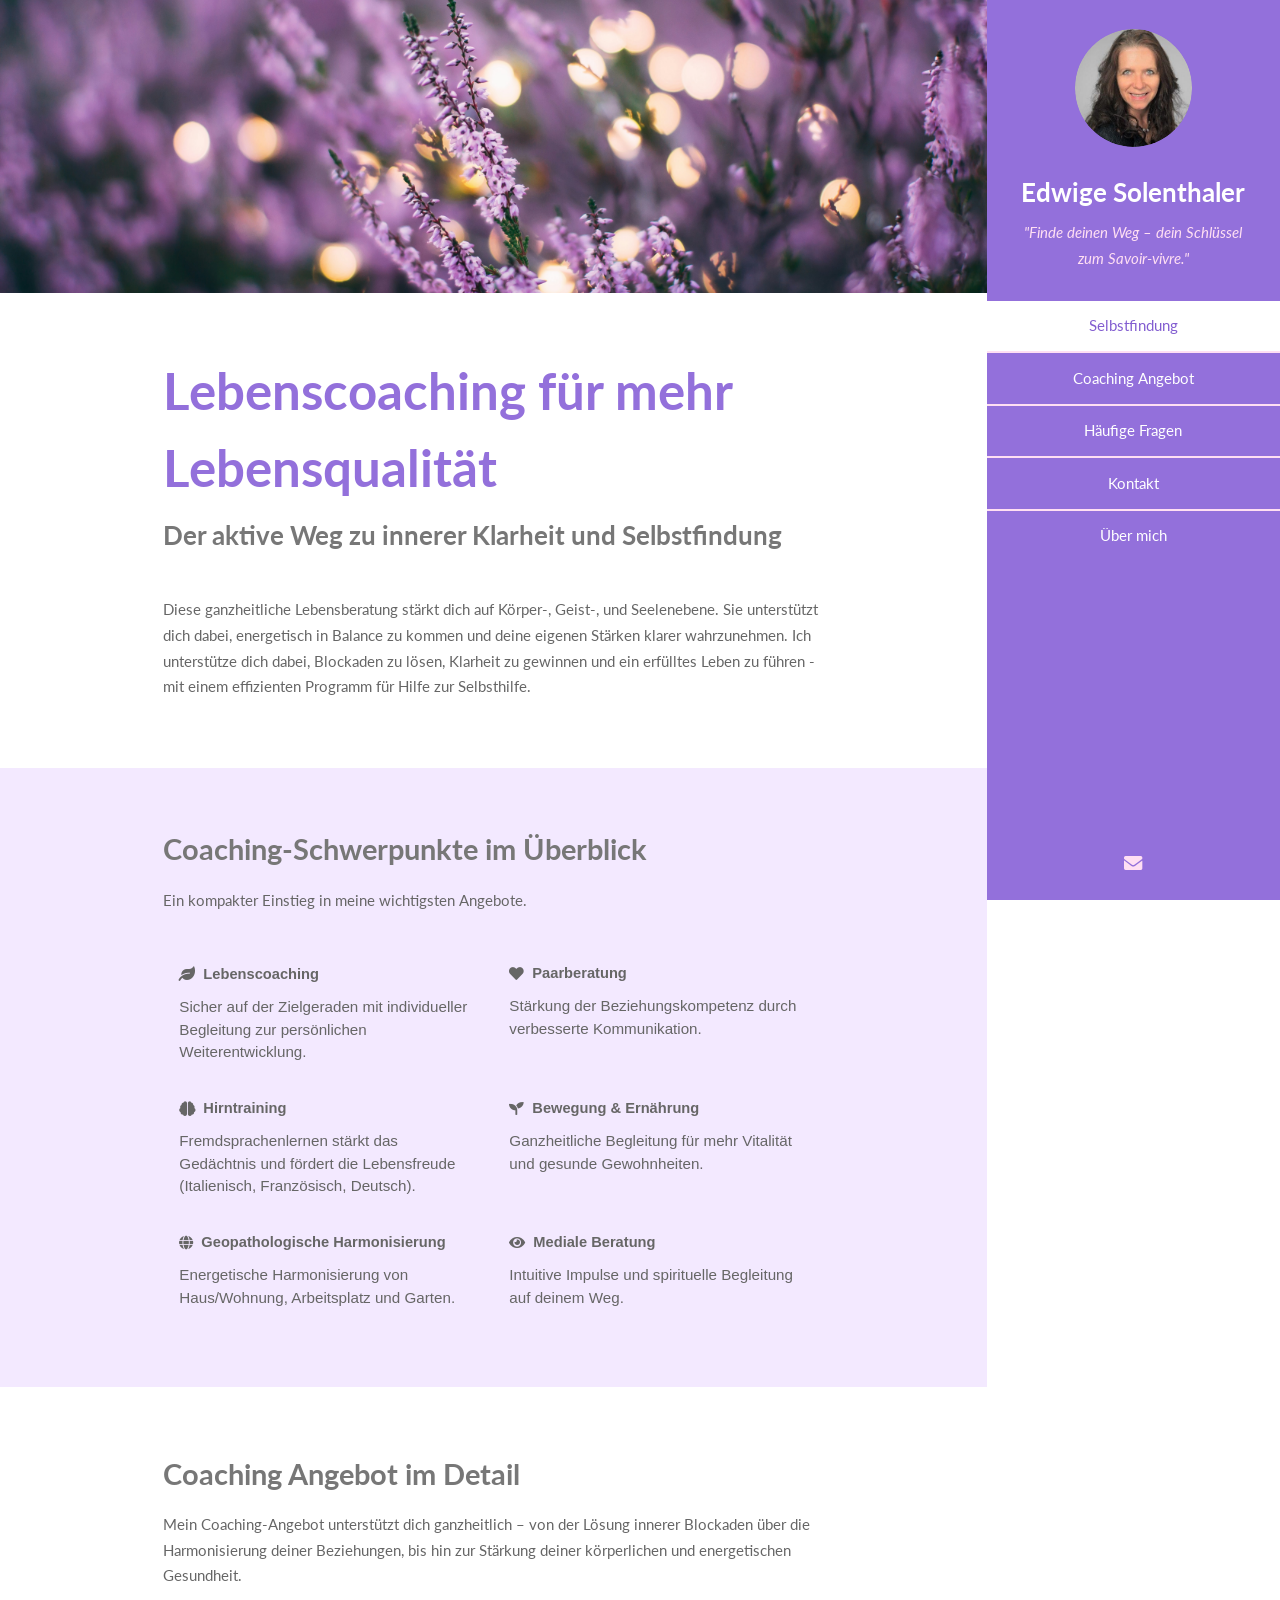
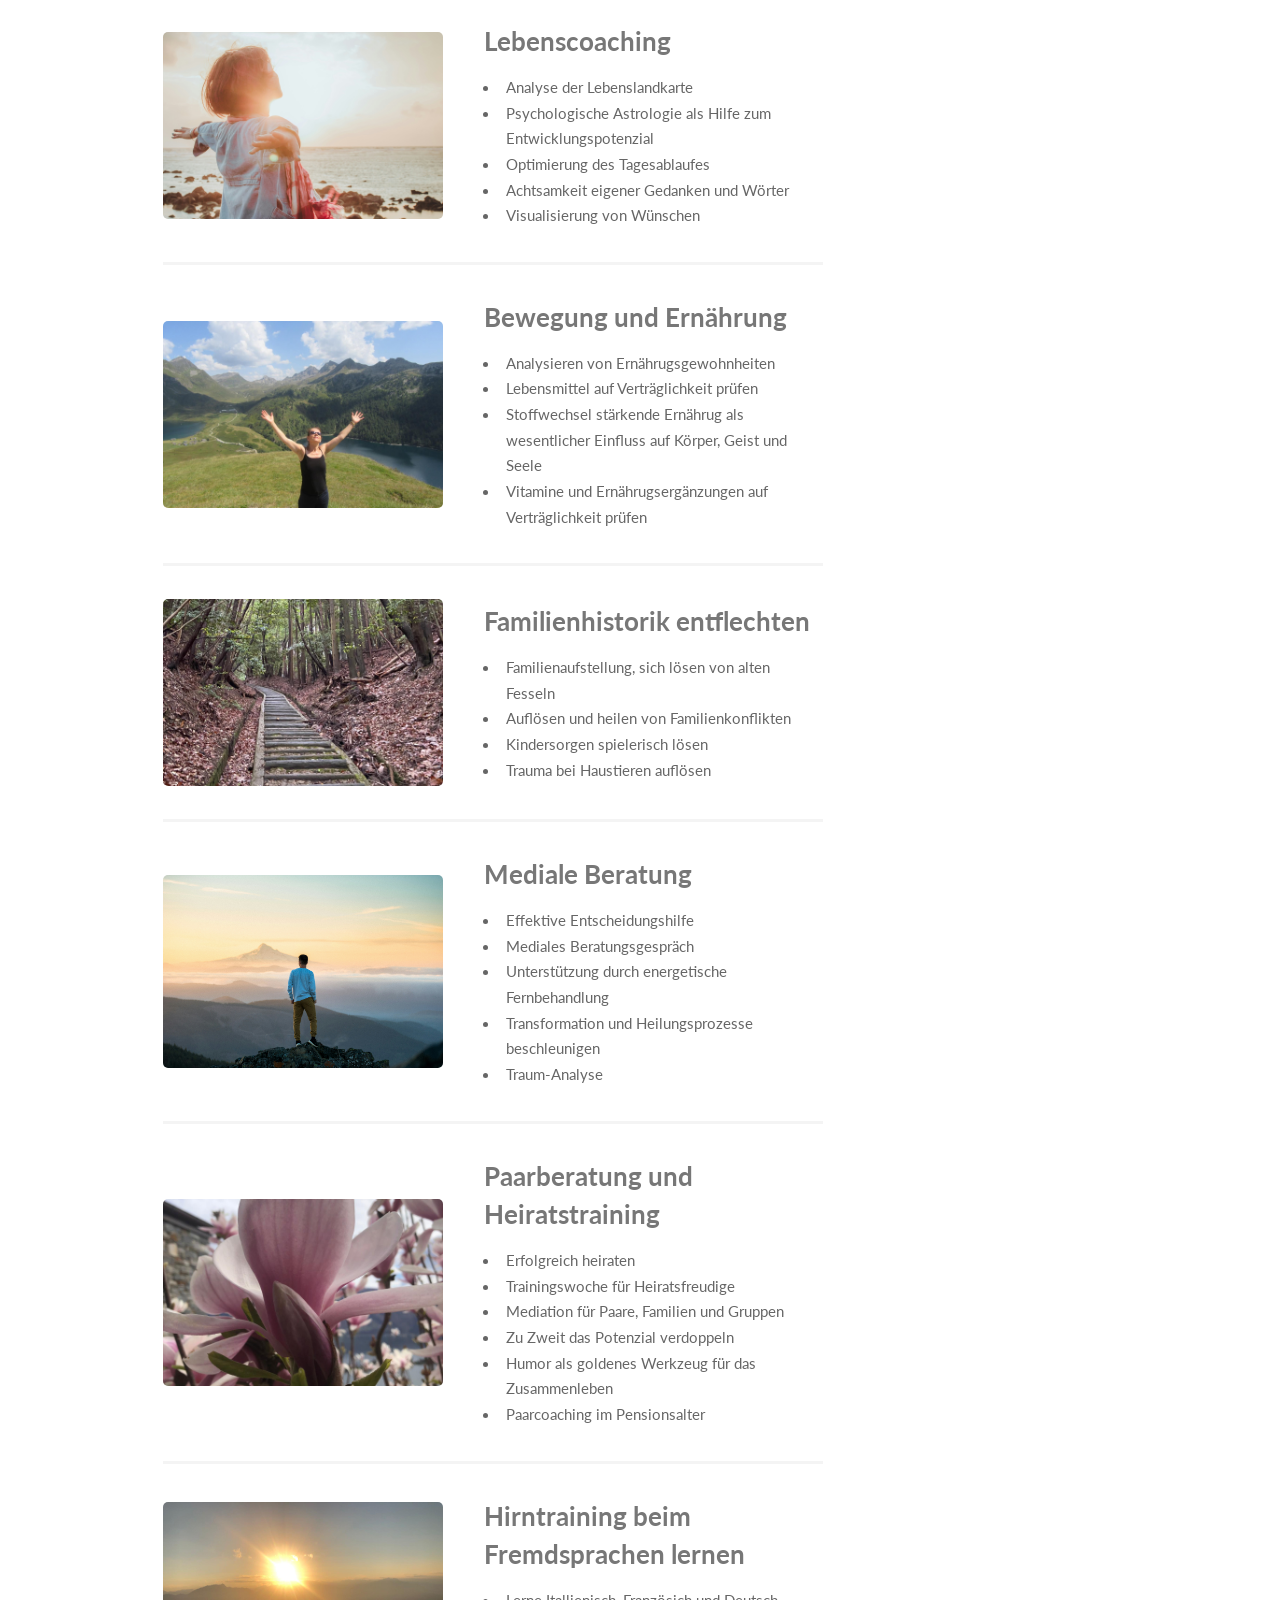
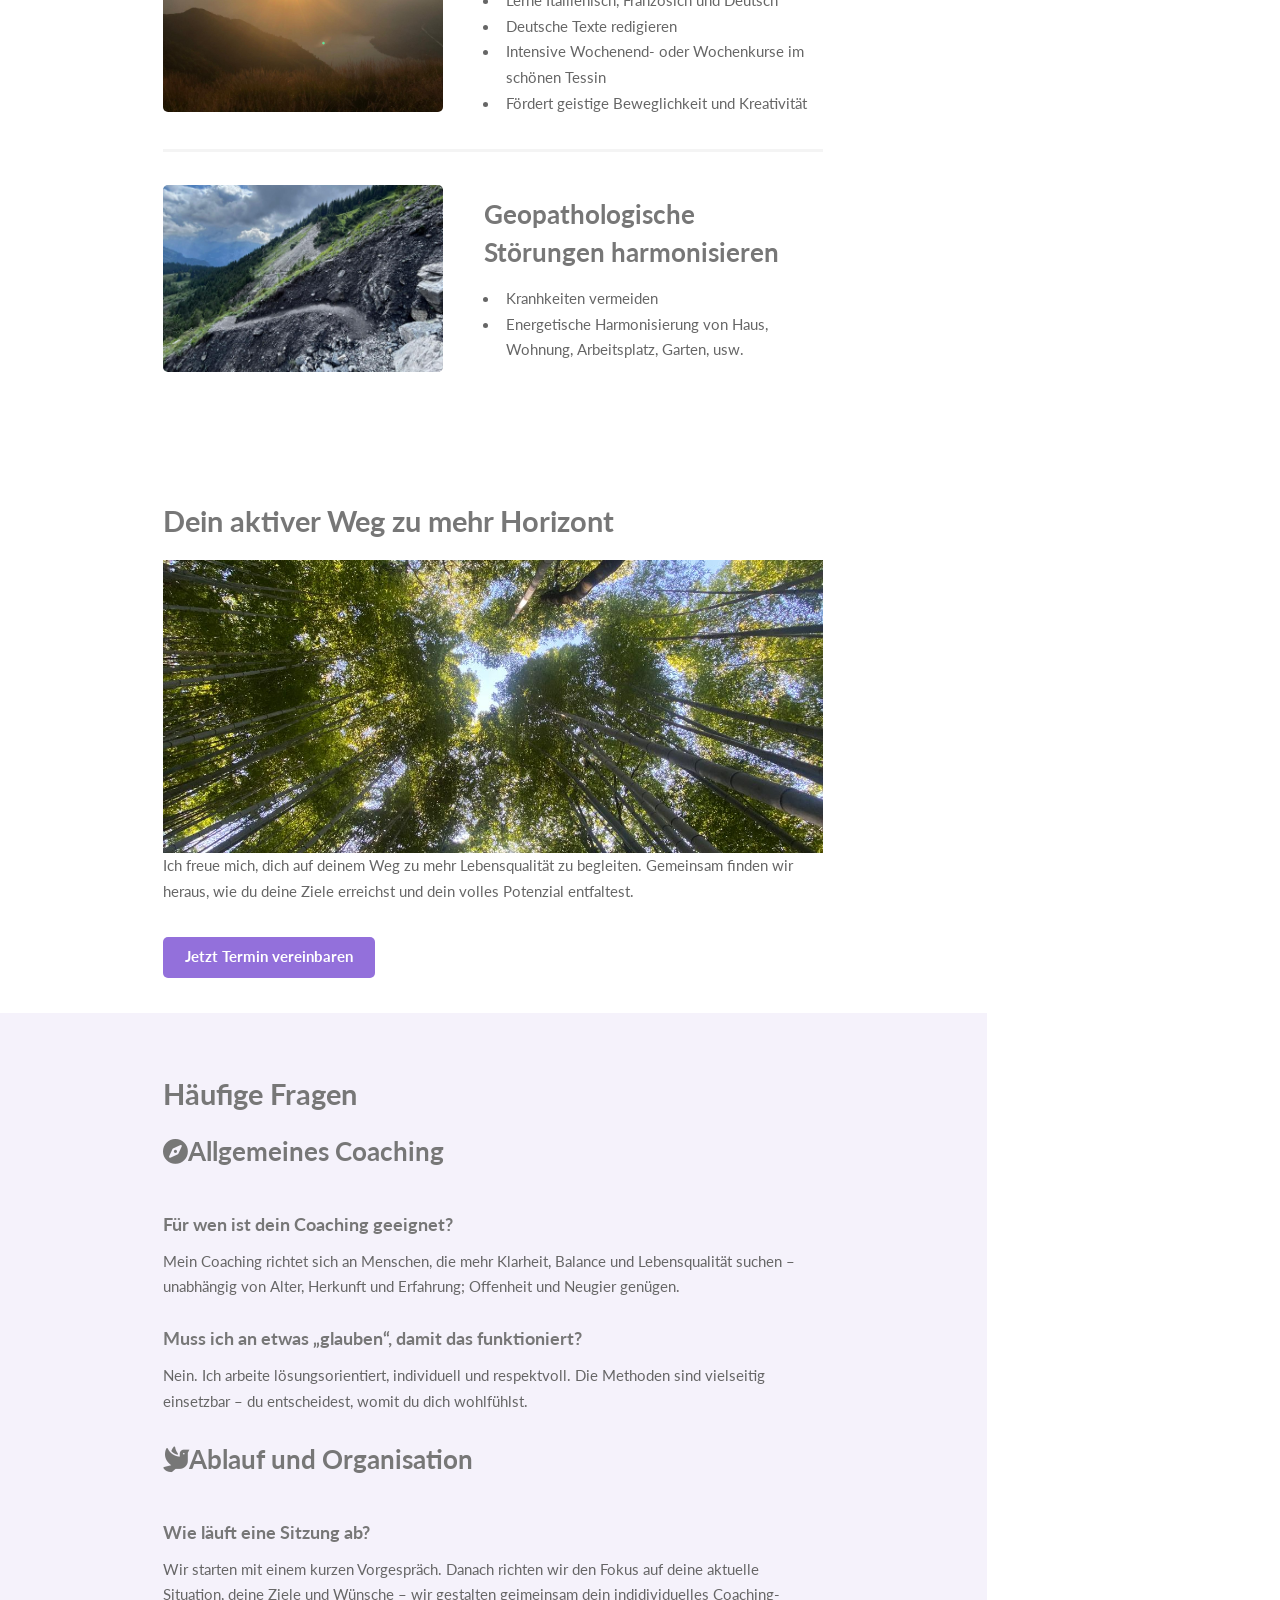
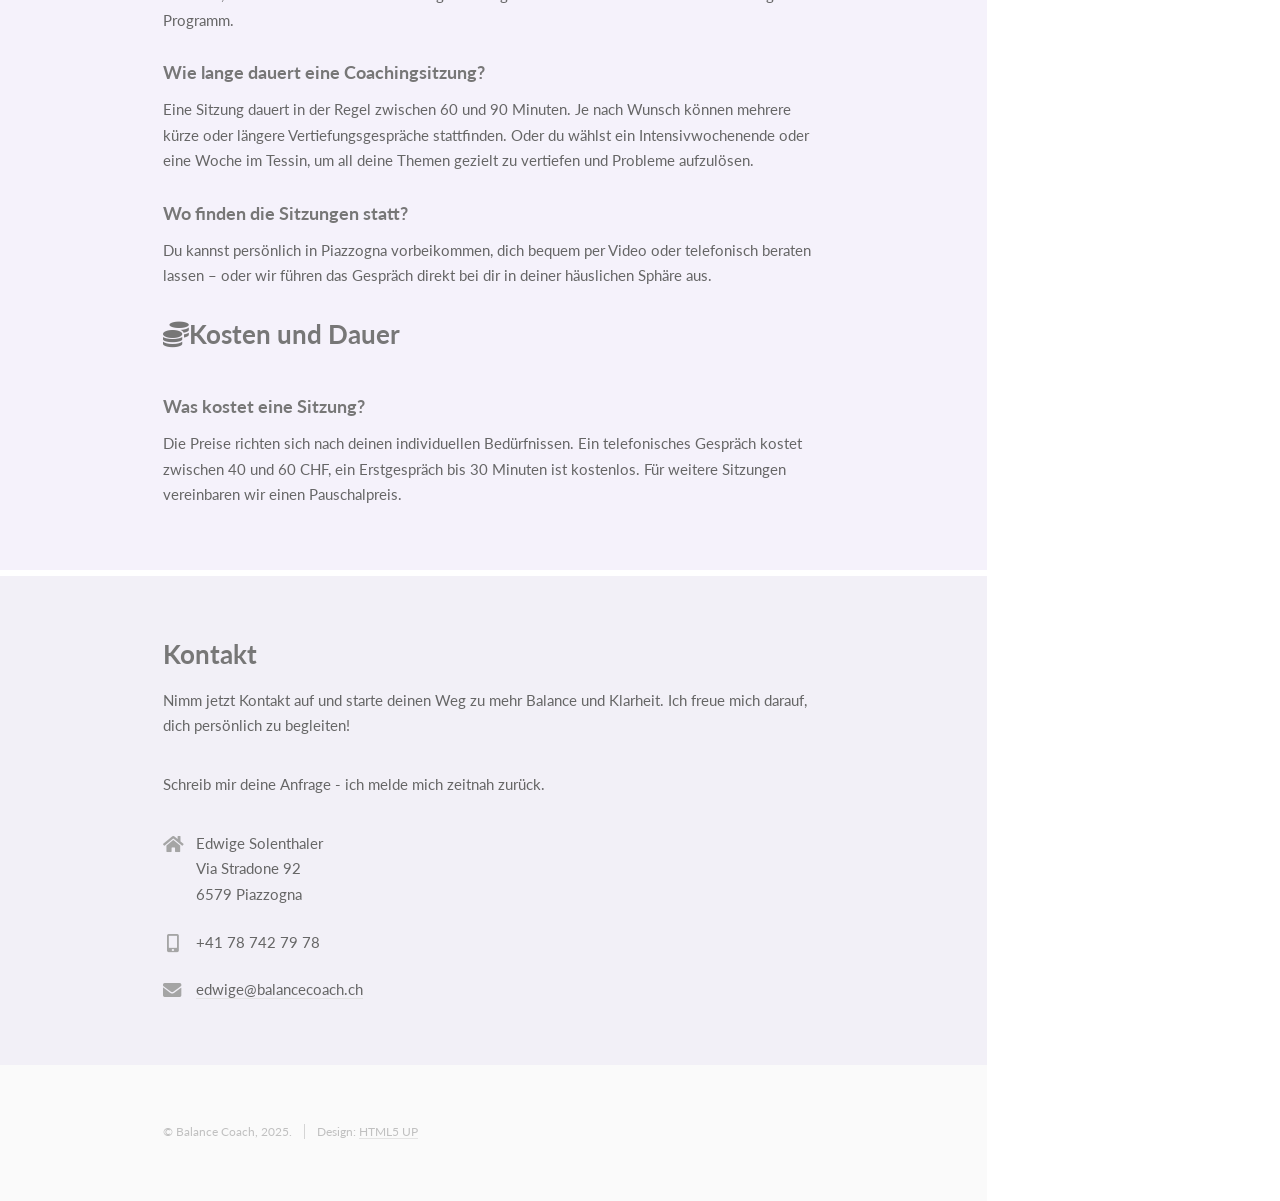
==== commit c8144209: "Spaces FAQ's" ====
--- a/index.html
+++ b/index.html
@@ -248,6 +248,7 @@
 											<dt><h4>Für wen ist dein Coaching geeignet?</h4></dt>
 												<dd>Mein Coaching richtet sich an Menschen, die mehr Klarheit, Balance und Lebensqualität suchen – unabhängig von Alter, Herkunft und Erfahrung; Offenheit und Neugier genügen.
 												</dd>
+												<br/>
 											<h4><dt>Muss ich an etwas „glauben“, damit das funktioniert?</dt></h4>
 												<dd>Nein. Ich arbeite lösungsorientiert, individuell und respektvoll. Die Methoden sind vielseitig einsetzbar – du entscheidest, womit du dich wohlfühlst.
 												</dd></br>
@@ -256,12 +257,12 @@
 												<dd>
 													Wir starten mit einem kurzen Vorgespräch. Danach richten wir den Fokus auf deine aktuelle Situation, deine Ziele und Wünsche – wir gestalten geimeinsam dein indidividuelles Coaching-Programm.
 												</dd>
-
+												<br/>
 												<h4><dt>Wie lange dauert eine Coachingsitzung?</dt></h4>
 												<dd>
 													Eine Sitzung dauert in der Regel zwischen 60 und 90 Minuten. Je nach Wunsch können mehrere kürze oder längere Vertiefungsgespräche stattfinden. Oder du wählst ein Intensivwochenende oder eine Woche im Tessin, um all deine Themen gezielt zu vertiefen und Probleme aufzulösen.
 												</dd>
-
+												<br/>
 												<h4><dt>Wo finden die Sitzungen statt?</dt></h4>
 												<dd>
 													Du kannst persönlich in Piazzogna vorbeikommen, dich bequem per Video oder telefonisch beraten lassen – oder wir führen das Gespräch direkt bei dir in deiner häuslichen Sphäre aus.
